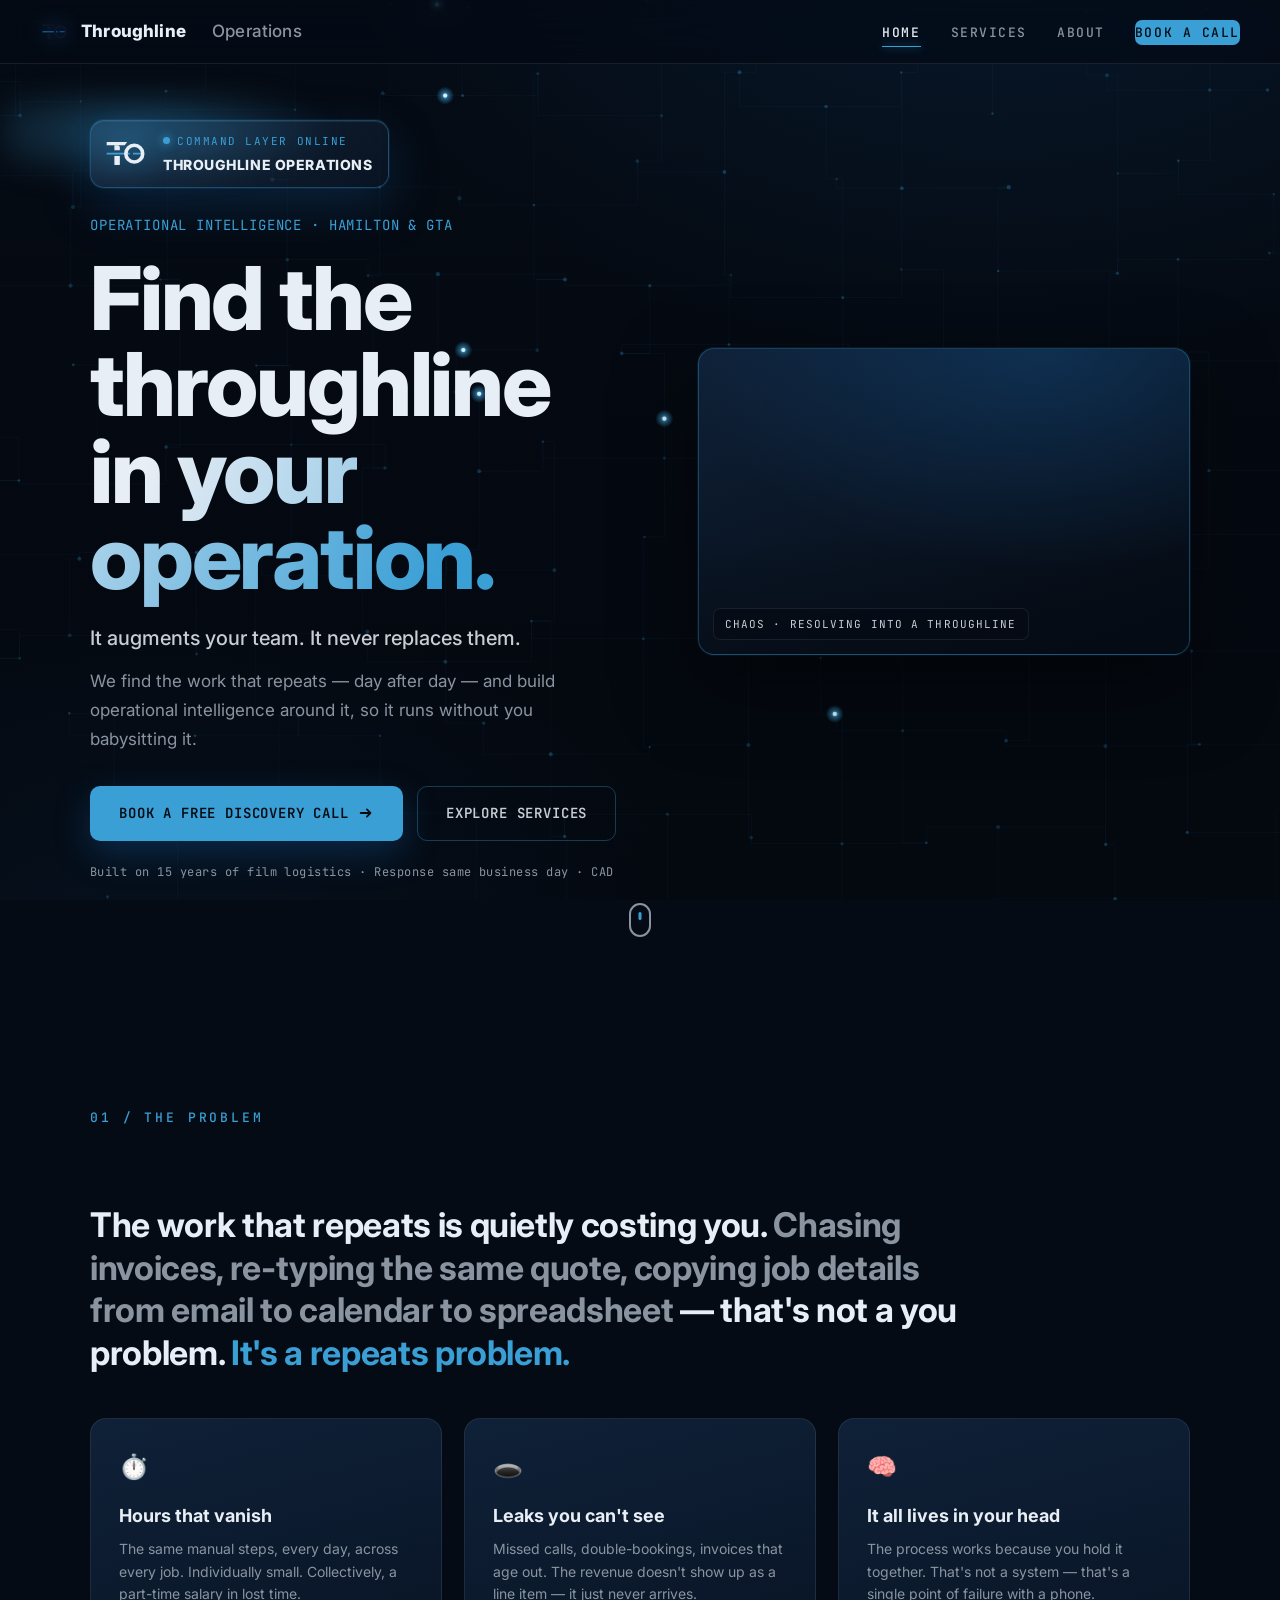
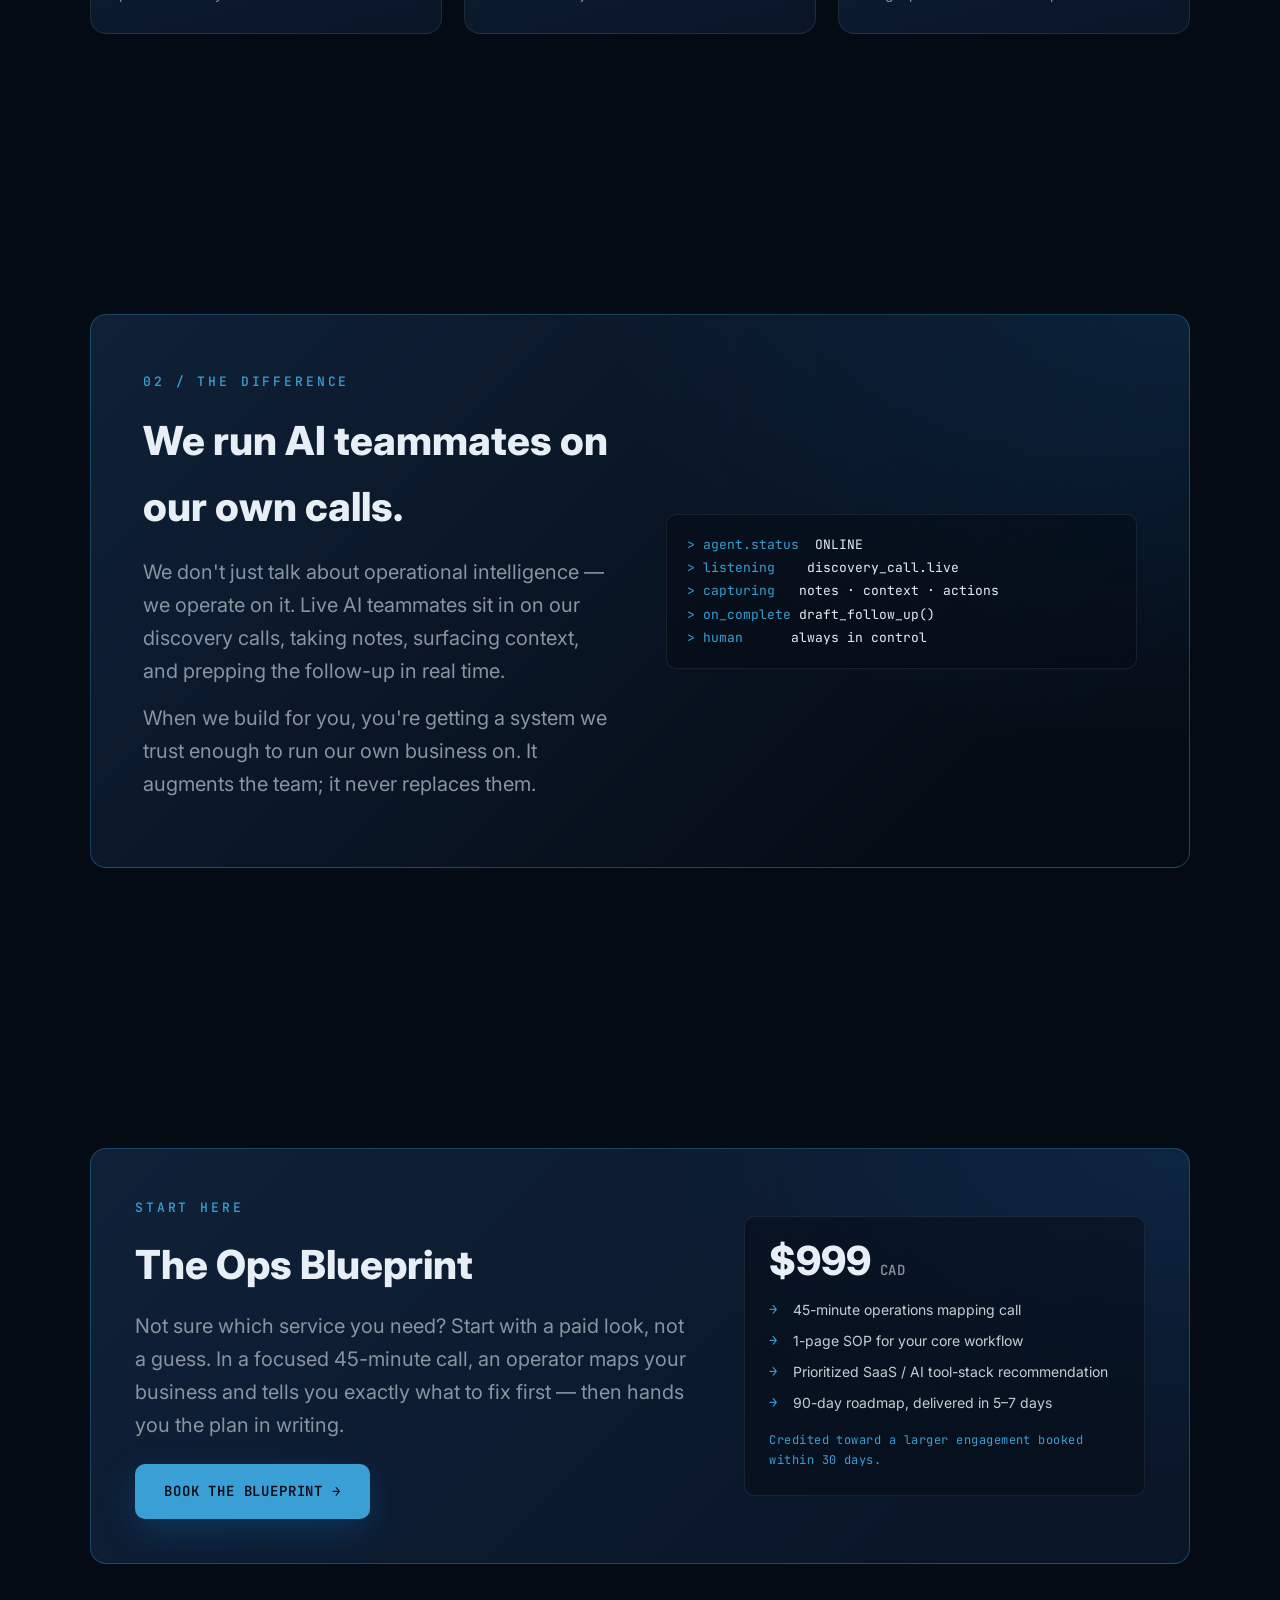
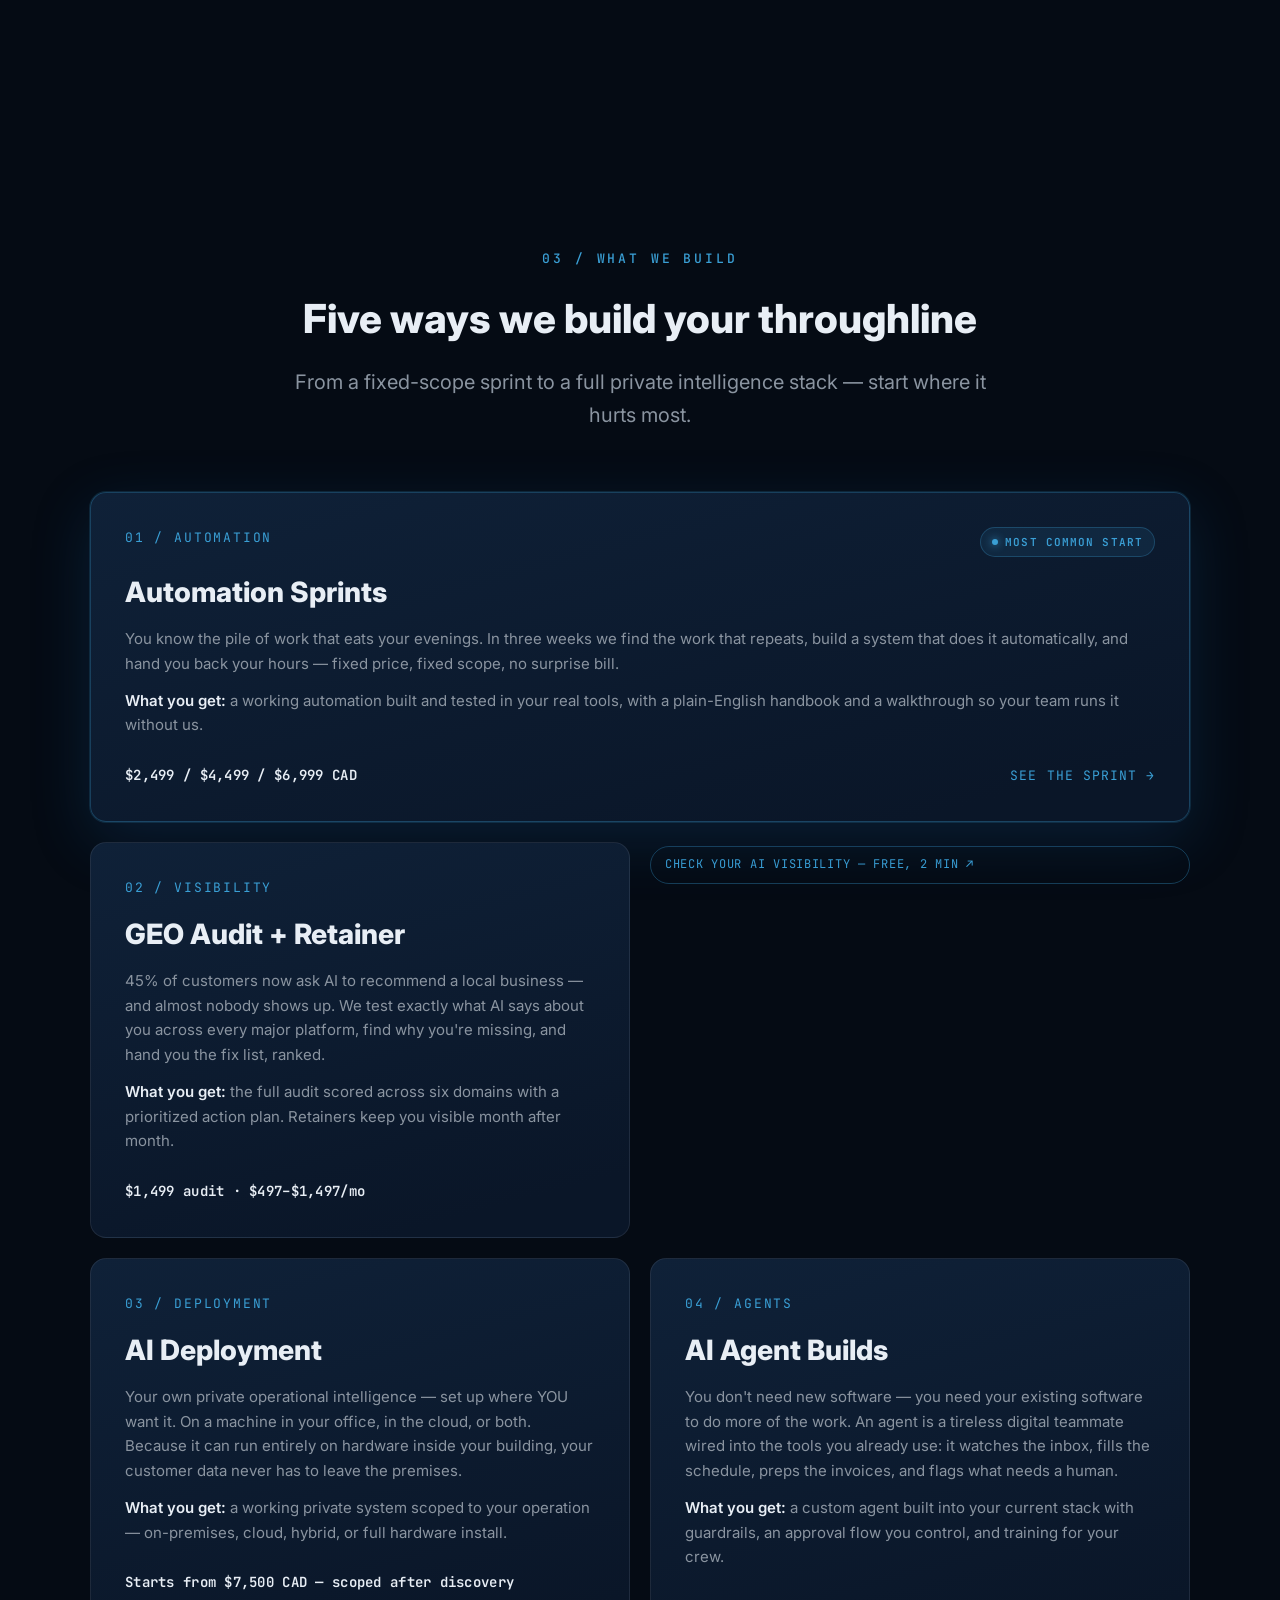
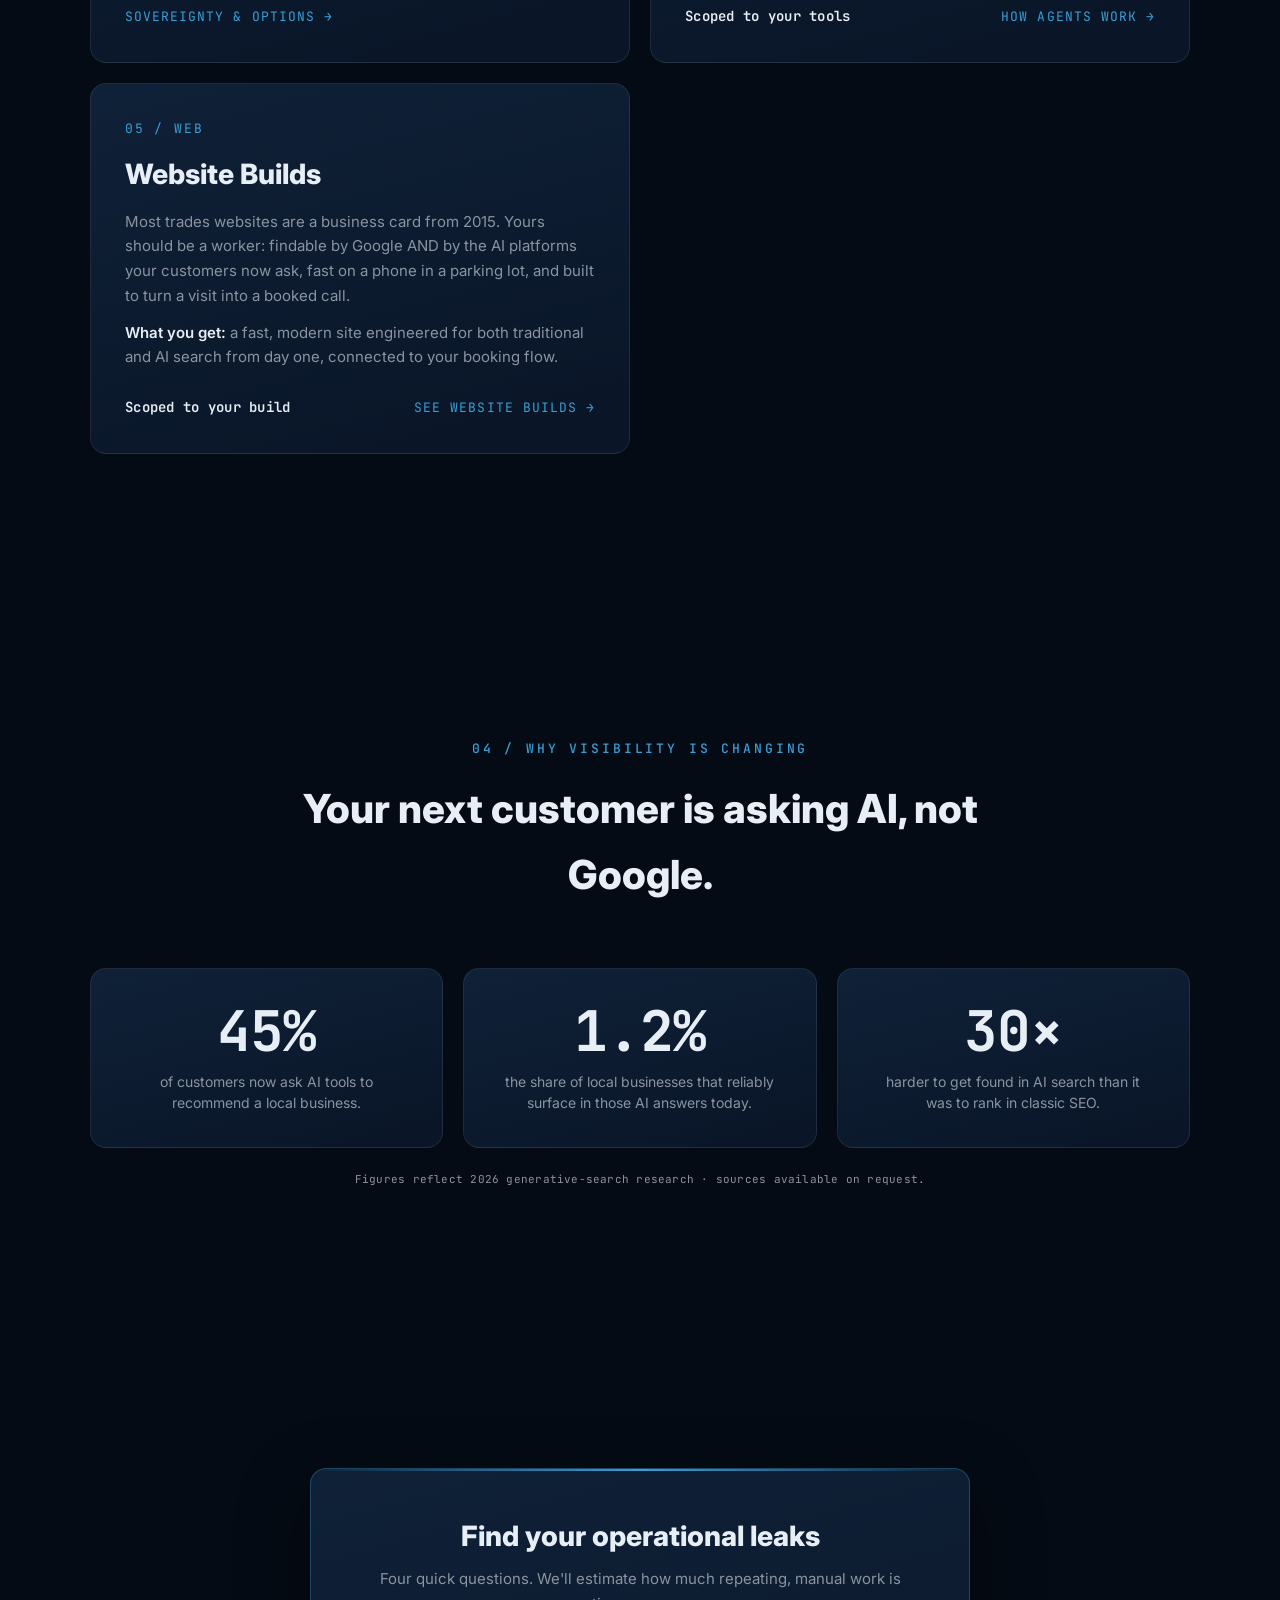
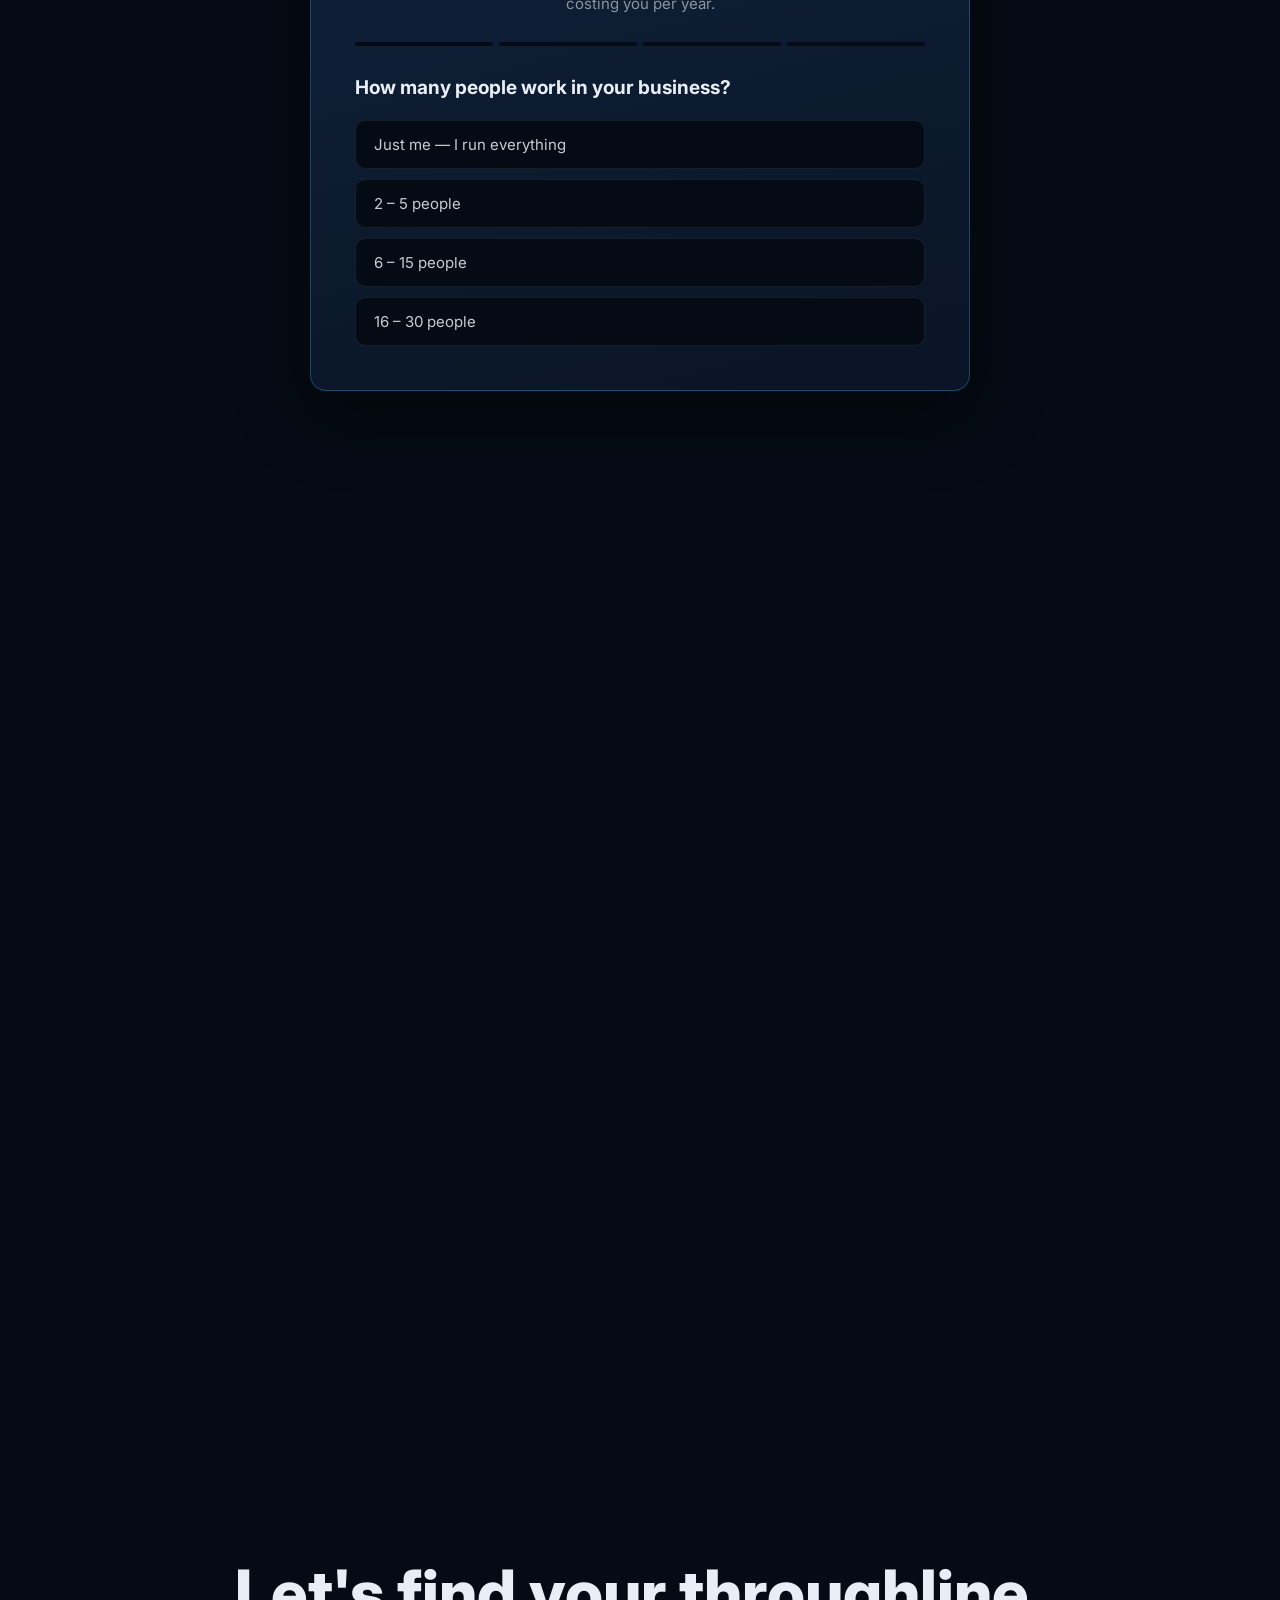
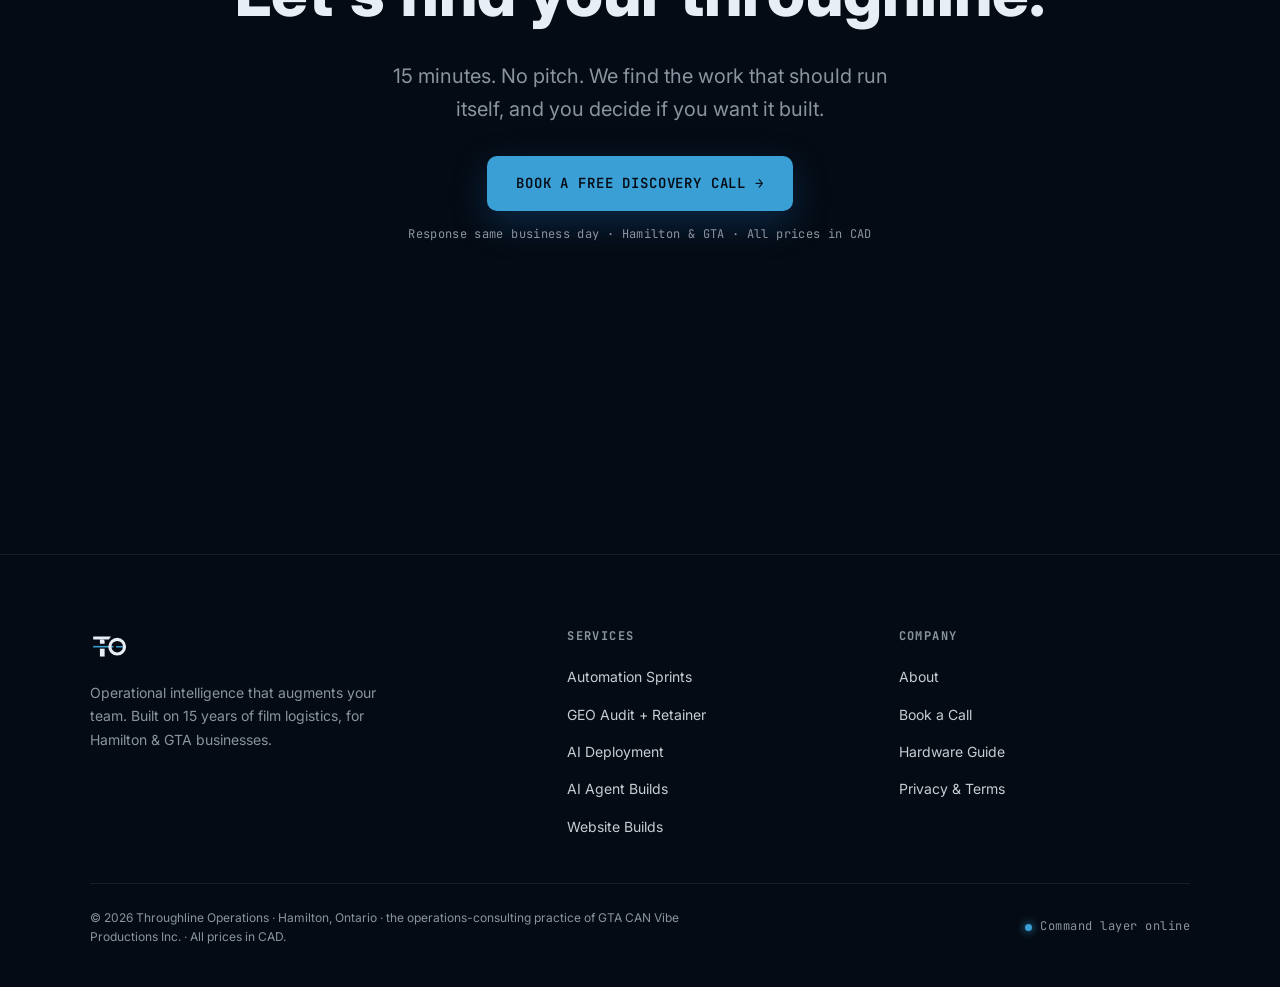
==== index.html @ 71920a24 "feat: v2 rebuild — Live Circuit signature, five-service architecture, booting hero Frontier-tier reb" ====
<!DOCTYPE html>
<html lang="en">
<head>
<meta charset="UTF-8">
<meta name="viewport" content="width=device-width, initial-scale=1.0">
<title>Throughline Operations — Operational Intelligence | Hamilton &amp; GTA</title>
<meta name="description" content="Operational intelligence that augments your team. We find the work that repeats and build systems that run it for you. Built on 15 years of film logistics. Hamilton &amp; GTA.">
<link rel="canonical" href="https://throughlineoperations.com/index.html">
<meta property="og:type" content="website">
<meta property="og:title" content="Throughline Operations — Operational Intelligence | Hamilton &amp; GTA">
<meta property="og:description" content="Operational intelligence that augments your team. We find the work that repeats and build systems that run it for you.">
<meta property="og:url" content="https://throughlineoperations.com/index.html">
<meta property="og:image" content="https://throughlineoperations.com/assets/images/01_square_mark_TO_blue_throughline_transparent.svg">
<meta name="twitter:card" content="summary">
<link rel="icon" type="image/png" href="assets/images/01_square_mark_TO_blue_throughline_transparent_64_favicon.png">
<link rel="preconnect" href="https://fonts.googleapis.com">
<link rel="preconnect" href="https://fonts.gstatic.com" crossorigin>
<link href="https://fonts.googleapis.com/css2?family=Inter:wght@400;500;600;700;800;900&family=JetBrains+Mono:wght@400;500;600&display=swap" rel="stylesheet">
<link rel="stylesheet" href="assets/css/throughline-v2.css?v=1">
<style>
/* ═══════════ HOME — booting hero ═══════════ */
.hero {
  position: relative; min-height: 100vh; display: flex; align-items: center;
  padding: 120px 0 80px; overflow: hidden; isolation: isolate;
}
.hero-grid {
  display: grid; grid-template-columns: 1.05fr 0.95fr; gap: clamp(32px, 5vw, 64px);
  align-items: center; width: 100%;
}
@media (max-width: 940px) { .hero-grid { grid-template-columns: 1fr; gap: 40px; } }

.hero-emblem {
  display: inline-flex; align-items: center; gap: 14px; margin-bottom: 26px;
  padding: 10px 16px 10px 12px; border-radius: 14px;
  background: linear-gradient(135deg, rgba(38,66,98,0.55), rgba(15,33,56,0.4));
  border: 1px solid var(--edge-hi);
  box-shadow: 0 0 0 1px rgba(58,159,213,0.1), 0 18px 50px rgba(21,96,164,0.28), inset 0 1px 0 rgba(232,238,245,0.08);
  position: relative;
}
.hero-emblem::before {
  content: ''; position: absolute; inset: -40% -30% auto -30%; height: 140%;
  background: radial-gradient(60% 80% at 28% 40%, rgba(58,159,213,0.4), transparent 70%);
  z-index: -1; filter: blur(14px);
}
.hero-emblem img { height: 46px; width: auto; filter: drop-shadow(0 0 16px rgba(58,159,213,0.6)); }
.hero-emblem .emblem-readout { display: flex; flex-direction: column; gap: 3px; }
.hero-emblem .status {
  font-family: var(--font-mono); font-size: 11px; letter-spacing: 0.14em; text-transform: uppercase;
  color: var(--signal-bright); display: inline-flex; align-items: center; gap: 7px;
}
.hero-emblem .status .dot { width: 7px; height: 7px; border-radius: 50%; background: var(--signal-bright); box-shadow: 0 0 10px var(--signal-bright); animation: statusPing 2.4s ease-in-out infinite; }
.hero-emblem .wordmark { font-family: var(--font-display); font-weight: 800; font-size: 14px; letter-spacing: 0.04em; color: var(--chrome-bright); }

.hero h1 {
  font-family: var(--font-display); font-weight: 800;
  font-size: var(--t-hero); line-height: 0.98; letter-spacing: -0.025em;
  color: var(--chrome-bright); margin-bottom: 22px;
}
.hero h1 .accent {
  background: linear-gradient(110deg, var(--chrome-bright) 10%, var(--signal-bright) 90%);
  -webkit-background-clip: text; background-clip: text; -webkit-text-fill-color: transparent;
}
.hero-sub { font-family: var(--font-mono); font-size: 14px; letter-spacing: 0.06em; color: var(--signal-bright); text-transform: uppercase; margin-bottom: 18px; }
.hero-support { font-size: var(--t-lead); color: var(--chrome); margin-bottom: 12px; font-weight: 500; }
.hero-desc { font-size: 17px; color: var(--chrome-dim); max-width: 520px; line-height: 1.7; margin-bottom: 32px; }
.hero-cta-row { display: flex; flex-wrap: wrap; gap: 14px; }
.hero-loc { margin-top: 22px; font-family: var(--font-mono); font-size: 12px; color: var(--chrome-dim); letter-spacing: 0.04em; }

/* featured video panel */
.hero-media {
  position: relative; border-radius: var(--radius-lg); overflow: hidden;
  border: 1px solid var(--edge-hi); aspect-ratio: 16 / 10;
  background:
    radial-gradient(120% 120% at 70% 0%, rgba(21,96,164,0.3), transparent 60%),
    linear-gradient(160deg, var(--navy-raised), var(--void) 90%);
  box-shadow: 0 30px 80px rgba(0,0,0,0.5), 0 0 0 1px rgba(58,159,213,0.12);
}
.hero-media video { width: 100%; height: 100%; object-fit: cover; display: block; }
.hero-media::after {
  content: ''; position: absolute; inset: 0; pointer-events: none;
  background: linear-gradient(180deg, transparent 60%, rgba(5,11,20,0.5) 100%);
}
.hero-media .media-tag {
  position: absolute; left: 14px; bottom: 14px; z-index: 2;
  font-family: var(--font-mono); font-size: 11px; letter-spacing: 0.1em; text-transform: uppercase;
  color: var(--chrome); background: rgba(5,11,20,0.6); border: 1px solid var(--edge);
  padding: 6px 11px; border-radius: 7px; backdrop-filter: blur(6px);
}
@media (max-width: 940px) { .hero-media { aspect-ratio: 16 / 11; } }

/* booting reveal — line by line */
.boot { opacity: 0; transform: translateY(16px); filter: blur(3px); }
.hero.ready .boot { animation: bootIn 0.85s var(--ease-out) forwards; }
.hero.ready .b1 { animation-delay: 0.15s; }
.hero.ready .b2 { animation-delay: 0.32s; }
.hero.ready .b3 { animation-delay: 0.46s; }
.hero.ready .b4 { animation-delay: 0.58s; }
.hero.ready .b5 { animation-delay: 0.70s; }
.hero.ready .b6 { animation-delay: 0.84s; }
.hero.ready .b7 { animation-delay: 0.50s; }
@keyframes bootIn { to { opacity: 1; transform: none; filter: blur(0); } }
@media (prefers-reduced-motion: reduce) { .boot { opacity: 1 !important; transform: none !important; filter: none !important; } }

.hero-scroll-cue { position: absolute; bottom: 26px; left: 50%; transform: translateX(-50%); z-index: 4; }
.hero-scroll-cue span { display: block; width: 22px; height: 34px; border: 2px solid var(--chrome-dim); border-radius: 11px; position: relative; }
.hero-scroll-cue span::after { content: ''; position: absolute; top: 7px; left: 50%; transform: translateX(-50%); width: 3px; height: 8px; background: var(--signal-bright); border-radius: 2px; animation: scrollDot 2s ease-in-out infinite; }
@keyframes scrollDot { 0% { opacity: 1; top: 7px; } 100% { opacity: 0; top: 19px; } }
@media (max-width: 940px) { .hero-scroll-cue { display: none; } }

/* ═══════════ PROBLEM + DIFFERENCE BEATS ═══════════ */
.beat { position: relative; }
.beat-lead { font-size: clamp(24px, 3.4vw, 34px); font-family: var(--font-display); font-weight: 700; line-height: 1.25; color: var(--chrome-bright); max-width: 880px; letter-spacing: -0.01em; }
.beat-lead .dim { color: var(--chrome-dim); }
.beat-lead .hot { color: var(--signal-bright); }
.beat-cols { display: grid; grid-template-columns: repeat(3, 1fr); gap: 22px; margin-top: 44px; }
@media (max-width: 820px) { .beat-cols { grid-template-columns: 1fr; max-width: 420px; } }
.beat-card { border: 1px solid var(--edge); border-radius: var(--radius-lg); background: linear-gradient(165deg, var(--navy-raised), var(--navy) 92%); padding: 28px; }
.beat-card .ico { font-size: 24px; margin-bottom: 14px; }
.beat-card h3 { font-size: 18px; font-weight: 700; color: var(--chrome-bright); margin-bottom: 8px; }
.beat-card p { font-size: 14px; color: var(--chrome-dim); line-height: 1.6; }

.diff { border: 1px solid var(--edge-hi); border-radius: var(--radius-lg); background: radial-gradient(90% 140% at 100% 0%, rgba(21,96,164,0.22), transparent 58%), linear-gradient(135deg, var(--navy-raised), var(--void) 86%); padding: clamp(30px, 4.5vw, 52px); display: grid; grid-template-columns: 1fr 1fr; gap: clamp(28px, 4vw, 52px); align-items: center; }
@media (max-width: 820px) { .diff { grid-template-columns: 1fr; } }
.diff h2 { font-size: var(--t-h2); font-weight: 800; margin-bottom: 16px; }
.diff p { color: var(--chrome-dim); font-size: var(--t-lead); margin-bottom: 14px; }
.diff .live-readout { font-family: var(--font-mono); font-size: 13px; color: var(--chrome); border: 1px solid var(--edge); border-radius: var(--radius); padding: 18px 20px; background: rgba(5,11,20,0.5); line-height: 1.8; }
.diff .live-readout .ln { display: block; }
.diff .live-readout .k { color: var(--signal-bright); }
.diff .live-readout .v { color: var(--chrome-bright); }

/* ═══════════ OPS LEAK FINDER (quiz) ═══════════ */
.finder-inner { max-width: 660px; margin: 0 auto; border: 1px solid var(--edge-hi); border-radius: var(--radius-lg); background: linear-gradient(165deg, var(--navy-raised), var(--navy) 88%); padding: clamp(28px, 4vw, 44px); position: relative; overflow: hidden; box-shadow: 0 24px 70px rgba(0,0,0,0.4); }
.finder-inner::before { content: ''; position: absolute; top: 0; left: 0; right: 0; height: 2px; background: linear-gradient(90deg, transparent, var(--signal-bright), transparent); }
.finder-head { text-align: center; margin-bottom: 26px; }
.finder-head h2 { font-size: var(--t-h3); font-weight: 800; }
.finder-head p { font-size: 15px; color: var(--chrome-dim); margin-top: 8px; }
.finder-progress { display: flex; gap: 6px; margin-bottom: 26px; }
.finder-progress span { flex: 1; height: 4px; background: var(--void); border-radius: 2px; transition: background 0.4s; }
.finder-progress span.done { background: var(--signal-bright); box-shadow: 0 0 8px rgba(58,159,213,0.5); }
.finder-step { display: none; }
.finder-step.active { display: block; animation: fadeUp 0.35s var(--ease-out); }
@keyframes fadeUp { from { opacity: 0; transform: translateY(10px); } to { opacity: 1; transform: none; } }
.finder-q { font-family: var(--font-display); font-weight: 700; font-size: 19px; color: var(--chrome-bright); margin-bottom: 16px; }
.finder-opts { display: flex; flex-direction: column; gap: 10px; }
.finder-opt { background: var(--void); border: 1px solid var(--edge); border-radius: var(--radius); padding: 14px 18px; cursor: pointer; font-size: 15px; color: var(--chrome); text-align: left; transition: 0.2s; font-family: inherit; width: 100%; }
.finder-opt:hover { border-color: var(--signal-bright); background: rgba(58,159,213,0.07); }
.finder-result { display: none; text-align: center; }
.finder-result.active { display: block; animation: fadeUp 0.5s var(--ease-out); }
.finder-result-num { font-family: var(--font-mono); font-weight: 700; font-size: clamp(44px, 7vw, 58px); color: var(--chrome-bright); line-height: 1; }
.finder-result-label { font-size: 13px; color: var(--chrome-dim); margin: 8px 0 6px; letter-spacing: 0.04em; }
.finder-result-hours { font-family: var(--font-mono); font-size: 14px; color: var(--signal-bright); margin-bottom: 20px; }
.finder-result-rec { background: var(--void); border: 1px solid var(--edge); border-radius: var(--radius); padding: 18px; margin-bottom: 22px; text-align: left; }
.finder-result-rec h4 { font-family: var(--font-mono); font-weight: 600; font-size: 14px; color: var(--signal-bright); margin-bottom: 6px; letter-spacing: 0.02em; }
.finder-result-rec p { font-size: 14px; color: var(--chrome-dim); }
.finder-retake { margin-top: 14px; }
.finder-retake button { background: none; border: none; color: var(--chrome-dim); font-family: var(--font-mono); font-size: 12px; cursor: pointer; }
.finder-retake button:hover { color: var(--signal-bright); }

.opal-link { display: inline-flex; align-items: center; gap: 8px; font-family: var(--font-mono); font-size: 12px; letter-spacing: 0.06em; text-transform: uppercase; color: var(--signal-bright); border: 1px solid var(--edge-hi); border-radius: 999px; padding: 8px 14px; margin-top: 4px; transition: 0.2s; align-self: flex-start; }
.opal-link:hover { background: rgba(58,159,213,0.1); border-color: var(--signal-bright); }

.final-cta { text-align: center; }
.final-cta h2 { font-size: var(--t-h1); font-weight: 800; margin-bottom: 14px; }
.final-cta p { font-size: var(--t-lead); color: var(--chrome-dim); max-width: 540px; margin: 0 auto 30px; }
.final-cta .note { margin-top: 14px; font-family: var(--font-mono); font-size: 12px; color: var(--chrome-dim); letter-spacing: 0.03em; }
.geo-note { font-family: var(--font-mono); font-size: 11px; color: var(--chrome-dim); text-align: center; margin-top: 22px; letter-spacing: 0.02em; }
</style>
</head>
<body>

<canvas id="circuitField" class="circuit-field" aria-hidden="true"></canvas>
<a class="skip-link" href="#main">Skip to content</a>

<!-- ═══════════ NAV ═══════════ -->
<nav class="site-nav">
  <a href="index.html" class="nav-brand" aria-label="Throughline Operations — home">
    <img src="assets/images/01_square_mark_TO_blue_throughline_transparent.svg" alt="" width="30" height="30">
    <b>Throughline</b>&nbsp;<span>Operations</span>
  </a>
  <button class="nav-toggle" aria-label="Toggle menu" aria-expanded="false"><span></span><span></span><span></span></button>
  <ul class="nav-links">
    <li><a href="index.html" aria-current="page">Home</a></li>
    <li><a href="services.html">Services</a></li>
    <li><a href="about.html">About</a></li>
    <li><a href="book.html" class="nav-cta">Book a Call</a></li>
  </ul>
</nav>

<main id="main">

<!-- ═══════════ BOOTING HERO ═══════════ -->
<section class="hero" id="hero" aria-labelledby="heroHeading">
  <div class="container">
    <div class="hero-grid">
      <div class="hero-copy">
        <div class="hero-emblem boot b1" role="img" aria-label="Throughline Operations — command layer online">
          <img src="assets/images/03_square_mark_TO_chrome.svg" alt="">
          <div class="emblem-readout">
            <span class="status"><span class="dot"></span> Command layer online</span>
            <span class="wordmark">THROUGHLINE OPERATIONS</span>
          </div>
        </div>
        <p class="hero-sub boot b2">Operational Intelligence · Hamilton &amp; GTA</p>
        <h1 id="heroHeading"><span class="boot b3">Find the throughline</span> <span class="accent boot b4">in your operation.</span></h1>
        <p class="hero-support boot b5">It augments your team. It never replaces them.</p>
        <p class="hero-desc boot b5">We find the work that repeats — day after day — and build operational intelligence around it, so it runs without you babysitting it.</p>
        <div class="hero-cta-row boot b6">
          <a href="book.html" class="btn btn-primary">
            Book a Free Discovery Call
            <svg viewBox="0 0 18 18" aria-hidden="true"><path d="M3 9h11M10 5l4 4-4 4" fill="none" stroke="currentColor" stroke-width="2" stroke-linecap="round" stroke-linejoin="round"/></svg>
          </a>
          <a href="services.html" class="btn btn-ghost">Explore Services</a>
        </div>
        <p class="hero-loc boot b6">Built on 15 years of film logistics · Response same business day · CAD</p>
      </div>

      <div class="hero-media boot b7" aria-label="Throughline Operations motion banner">
        <!-- Self-hosted hero loop. Drop website-video-banner.mp4 (16:9) and
             website-video-banner-mobile.mp4 (9:16) into assets/video/.
             Falls back gracefully to the glass/circuit backdrop if absent. -->
        <video autoplay muted loop playsinline preload="metadata"
               onerror="this.style.display='none'">
          <source src="assets/video/website-video-banner-mobile.mp4" type="video/mp4" media="(max-width: 700px)">
          <source src="assets/video/website-video-banner.mp4" type="video/mp4">
        </video>
        <span class="media-tag">Chaos · resolving into a throughline</span>
      </div>
    </div>
  </div>
  <div class="hero-scroll-cue" aria-hidden="true"><span></span></div>
</section>

<!-- ═══════════ PROBLEM BEAT ═══════════ -->
<section class="section beat">
  <div class="container">
    <div class="section-head rv"><span class="eyebrow">01 / The problem</span></div>
    <p class="beat-lead rv rv-1">The work that repeats is quietly costing you. <span class="dim">Chasing invoices, re-typing the same quote, copying job details from email to calendar to spreadsheet</span> — that's not a you problem. <span class="hot">It's a repeats problem.</span></p>
    <div class="beat-cols">
      <div class="beat-card rv rv-1">
        <div class="ico">⏱️</div>
        <h3>Hours that vanish</h3>
        <p>The same manual steps, every day, across every job. Individually small. Collectively, a part-time salary in lost time.</p>
      </div>
      <div class="beat-card rv rv-2">
        <div class="ico">🕳️</div>
        <h3>Leaks you can't see</h3>
        <p>Missed calls, double-bookings, invoices that age out. The revenue doesn't show up as a line item — it just never arrives.</p>
      </div>
      <div class="beat-card rv rv-3">
        <div class="ico">🧠</div>
        <h3>It all lives in your head</h3>
        <p>The process works because you hold it together. That's not a system — that's a single point of failure with a phone.</p>
      </div>
    </div>
  </div>
</section>

<!-- ═══════════ DIFFERENCE BEAT — agents-on-the-call moat ═══════════ -->
<section class="section beat">
  <div class="container">
    <div class="diff rv">
      <div>
        <span class="eyebrow">02 / The difference</span>
        <h2 style="margin-top:14px;">We run AI teammates on our own calls.</h2>
        <p>We don't just talk about operational intelligence — we operate on it. Live AI teammates sit in on our discovery calls, taking notes, surfacing context, and prepping the follow-up in real time.</p>
        <p>When we build for you, you're getting a system we trust enough to run our own business on. It augments the team; it never replaces them.</p>
      </div>
      <div class="live-readout" aria-hidden="true">
        <span class="ln"><span class="k">&gt; agent.status</span> &nbsp;<span class="v">ONLINE</span></span>
        <span class="ln"><span class="k">&gt; listening</span> &nbsp;&nbsp;&nbsp;<span class="v">discovery_call.live</span></span>
        <span class="ln"><span class="k">&gt; capturing</span> &nbsp;&nbsp;<span class="v">notes · context · actions</span></span>
        <span class="ln"><span class="k">&gt; on_complete</span> <span class="v">draft_follow_up()</span></span>
        <span class="ln"><span class="k">&gt; human</span> &nbsp;&nbsp;&nbsp;&nbsp;&nbsp;<span class="v">always in control</span></span>
      </div>
    </div>
  </div>
</section>

<!-- ═══════════ BLUEPRINT — Start here ═══════════ -->
<section class="section">
  <div class="container">
    <div class="blueprint rv">
      <div>
        <span class="eyebrow">Start here</span>
        <h2>The Ops Blueprint</h2>
        <p>Not sure which service you need? Start with a paid look, not a guess. In a focused 45-minute call, an operator maps your business and tells you exactly what to fix first — then hands you the plan in writing.</p>
        <a href="book.html" class="btn btn-primary" style="margin-top:22px;">Book the Blueprint →</a>
      </div>
      <div class="blueprint-side">
        <div class="blueprint-price">$999<span> CAD</span></div>
        <ul class="blueprint-list">
          <li>45-minute operations mapping call</li>
          <li>1-page SOP for your core workflow</li>
          <li>Prioritized SaaS / AI tool-stack recommendation</li>
          <li>90-day roadmap, delivered in 5–7 days</li>
        </ul>
        <div class="blueprint-credit">Credited toward a larger engagement booked within 30 days.</div>
      </div>
    </div>
  </div>
</section>

<!-- ═══════════ THE FIVE SERVICES ═══════════ -->
<section class="section" id="services">
  <div class="container">
    <div class="section-head center rv">
      <span class="eyebrow">03 / What we build</span>
      <h2>Five ways we build your throughline</h2>
      <p>From a fixed-scope sprint to a full private intelligence stack — start where it hurts most.</p>
    </div>
    <div class="svc-grid">
      <a href="services.html#sprints" class="svc-card flagship rv">
        <div style="display:flex; justify-content:space-between; align-items:flex-start; gap:14px;">
          <span class="svc-num">01 / Automation</span>
          <span class="badge">Most common start</span>
        </div>
        <h3>Automation Sprints</h3>
        <p>You know the pile of work that eats your evenings. In three weeks we find the work that repeats, build a system that does it automatically, and hand you back your hours — fixed price, fixed scope, no surprise bill.</p>
        <p class="svc-get"><b>What you get:</b> a working automation built and tested in your real tools, with a plain-English handbook and a walkthrough so your team runs it without us.</p>
        <div class="svc-foot">
          <span class="svc-price">$2,499 / $4,499 / $6,999 CAD</span>
          <span class="svc-link">See the sprint →</span>
        </div>
      </a>

      <a href="services.html#geo" class="svc-card rv rv-1">
        <span class="svc-num">02 / Visibility</span>
        <h3>GEO Audit + Retainer</h3>
        <p>45% of customers now ask AI to recommend a local business — and almost nobody shows up. We test exactly what AI says about you across every major platform, find why you're missing, and hand you the fix list, ranked.</p>
        <p class="svc-get"><b>What you get:</b> the full audit scored across six domains with a prioritized action plan. Retainers keep you visible month after month.</p>
        <div class="svc-foot">
          <span class="svc-price">$1,499 audit · $497–$1,497/mo</span>
        </div>
        <a href="https://opal.google/app/1hIbFMtTSAqeh8qseIF_1jXHIg0GjYL4u" target="_blank" rel="noopener" class="opal-link" onclick="event.stopPropagation();">Check your AI visibility — free, 2 min ↗</a>
      </a>

      <a href="services.html#deployment" class="svc-card rv rv-2">
        <span class="svc-num">03 / Deployment</span>
        <h3>AI Deployment</h3>
        <p>Your own private operational intelligence — set up where YOU want it. On a machine in your office, in the cloud, or both. Because it can run entirely on hardware inside your building, your customer data never has to leave the premises.</p>
        <p class="svc-get"><b>What you get:</b> a working private system scoped to your operation — on-premises, cloud, hybrid, or full hardware install.</p>
        <div class="svc-foot">
          <span class="svc-price">Starts from $7,500 CAD — scoped after discovery</span>
          <span class="svc-link">Sovereignty &amp; options →</span>
        </div>
      </a>

      <a href="services.html#agents" class="svc-card rv rv-1">
        <span class="svc-num">04 / Agents</span>
        <h3>AI Agent Builds</h3>
        <p>You don't need new software — you need your existing software to do more of the work. An agent is a tireless digital teammate wired into the tools you already use: it watches the inbox, fills the schedule, preps the invoices, and flags what needs a human.</p>
        <p class="svc-get"><b>What you get:</b> a custom agent built into your current stack with guardrails, an approval flow you control, and training for your crew.</p>
        <div class="svc-foot">
          <span class="svc-price">Scoped to your tools</span>
          <span class="svc-link">How agents work →</span>
        </div>
      </a>

      <a href="services.html#websites" class="svc-card rv rv-2">
        <span class="svc-num">05 / Web</span>
        <h3>Website Builds</h3>
        <p>Most trades websites are a business card from 2015. Yours should be a worker: findable by Google AND by the AI platforms your customers now ask, fast on a phone in a parking lot, and built to turn a visit into a booked call.</p>
        <p class="svc-get"><b>What you get:</b> a fast, modern site engineered for both traditional and AI search from day one, connected to your booking flow.</p>
        <div class="svc-foot">
          <span class="svc-price">Scoped to your build</span>
          <span class="svc-link">See website builds →</span>
        </div>
      </a>
    </div>
  </div>
</section>

<!-- ═══════════ GEO STAT READOUTS ═══════════ -->
<section class="section">
  <div class="container">
    <div class="section-head center rv">
      <span class="eyebrow">04 / Why visibility is changing</span>
      <h2>Your next customer is asking AI, not Google.</h2>
    </div>
    <div class="readouts">
      <div class="readout rv rv-1">
        <div class="readout-num"><span data-count="45" data-suffix="%">0%</span></div>
        <div class="readout-label">of customers now ask AI tools to recommend a local business.</div>
      </div>
      <div class="readout rv rv-2">
        <div class="readout-num"><span data-count="1.2" data-decimals="1" data-suffix="%">0%</span></div>
        <div class="readout-label">the share of local businesses that reliably surface in those AI answers today.</div>
      </div>
      <div class="readout rv rv-3">
        <div class="readout-num"><span data-count="30" data-prefix="" data-suffix="×">0×</span></div>
        <div class="readout-label">harder to get found in AI search than it was to rank in classic SEO.</div>
      </div>
    </div>
    <p class="geo-note">Figures reflect 2026 generative-search research · sources available on request.</p>
  </div>
</section>

<!-- ═══════════ OPS LEAK FINDER ═══════════ -->
<section class="section">
  <div class="container">
    <div class="finder-inner rv" id="leakFinder">
      <div class="finder-head">
        <h2>Find your operational leaks</h2>
        <p>Four quick questions. We'll estimate how much repeating, manual work is costing you per year.</p>
      </div>
      <div class="finder-progress" id="finderProgress"><span></span><span></span><span></span><span></span></div>

      <div class="finder-step active" data-step="0">
        <div class="finder-q">How many people work in your business?</div>
        <div class="finder-opts">
          <button class="finder-opt" type="button" data-q="0" data-v="solo">Just me — I run everything</button>
          <button class="finder-opt" type="button" data-q="0" data-v="small">2 – 5 people</button>
          <button class="finder-opt" type="button" data-q="0" data-v="mid">6 – 15 people</button>
          <button class="finder-opt" type="button" data-q="0" data-v="large">16 – 30 people</button>
        </div>
      </div>
      <div class="finder-step" data-step="1">
        <div class="finder-q">How do customers reach you?</div>
        <div class="finder-opts">
          <button class="finder-opt" type="button" data-q="1" data-v="phone">Phone calls only</button>
          <button class="finder-opt" type="button" data-q="1" data-v="mixed">Phone + email + maybe a form</button>
          <button class="finder-opt" type="button" data-q="1" data-v="multi">Multiple channels — it's messy</button>
        </div>
      </div>
      <div class="finder-step" data-step="2">
        <div class="finder-q">How do you track jobs and invoices?</div>
        <div class="finder-opts">
          <button class="finder-opt" type="button" data-q="2" data-v="manual">Paper, memory, or sticky notes</button>
          <button class="finder-opt" type="button" data-q="2" data-v="spread">Spreadsheets that nobody updates</button>
          <button class="finder-opt" type="button" data-q="2" data-v="software">Software — but it's not working right</button>
        </div>
      </div>
      <div class="finder-step" data-step="3">
        <div class="finder-q">What keeps you up at night?</div>
        <div class="finder-opts">
          <button class="finder-opt" type="button" data-q="3" data-v="leads">Missed calls and lost leads</button>
          <button class="finder-opt" type="button" data-q="3" data-v="schedule">Scheduling chaos and double-bookings</button>
          <button class="finder-opt" type="button" data-q="3" data-v="money">Invoices not getting paid on time</button>
          <button class="finder-opt" type="button" data-q="3" data-v="all">All of the above — honestly</button>
        </div>
      </div>

      <div class="finder-result" id="finderResult">
        <div class="finder-result-num" id="wasteNum">$0</div>
        <div class="finder-result-label">Estimated annual cost of repeating work</div>
        <div class="finder-result-hours" id="wasteHours"></div>
        <div class="finder-result-rec">
          <h4 id="recTitle">Recommended starting point</h4>
          <p id="recText">Based on your answers, here's where we'd start.</p>
        </div>
        <a href="book.html" class="btn btn-primary">Book a Free Discovery Call</a>
        <div class="finder-retake"><button type="button" id="retakeBtn">↺ Retake</button></div>
      </div>
    </div>
  </div>
</section>

<!-- ═══════════ HONESTY SPLIT ═══════════ -->
<section class="section">
  <div class="container">
    <div class="section-head center rv">
      <span class="eyebrow">The ethos</span>
      <h2>What this is — and what it isn't</h2>
      <p>No fabricated testimonials. No client logos we don't have. Just a clear line on how we work.</p>
    </div>
    <div class="honesty-grid">
      <div class="honesty-col is rv rv-left">
        <h3>What this is</h3>
        <ul>
          <li>Operational intelligence built around the work that actually repeats in your business.</li>
          <li>Fixed-scope sprints with a defined start, finish, and deliverable.</li>
          <li>Systems we architect and deploy <em>with</em> you — documented so your team owns them.</li>
          <li>Built by a 15-year DGC Location Manager who ran real logistics under real deadlines.</li>
        </ul>
      </div>
      <div class="honesty-col isnt rv rv-2">
        <h3>What this is not</h3>
        <ul>
          <li>Not "AI replaces your staff." It augments your team; it never replaces them.</li>
          <li>Not an agency that hands you a dashboard and disappears.</li>
          <li>Not an open-ended retainer designed to bill forever.</li>
          <li>Not hype. If a problem doesn't need automation, we'll tell you.</li>
        </ul>
      </div>
    </div>
  </div>
</section>

<!-- ═══════════ FINAL CTA ═══════════ -->
<section class="section final-cta">
  <div class="container">
    <div class="rv">
      <h2>Let's find your throughline.</h2>
      <p>15 minutes. No pitch. We find the work that should run itself, and you decide if you want it built.</p>
      <a href="book.html" class="btn btn-primary">Book a Free Discovery Call →</a>
      <p class="note">Response same business day · Hamilton &amp; GTA · All prices in CAD</p>
    </div>
  </div>
</section>

</main>

<!-- ═══════════ FOOTER ═══════════ -->
<footer class="site-footer">
  <div class="container">
    <div class="footer-top">
      <div class="footer-brand-block">
        <img src="assets/images/03_square_mark_TO_chrome.svg" alt="Throughline Operations">
        <p>Operational intelligence that augments your team. Built on 15 years of film logistics, for Hamilton &amp; GTA businesses.</p>
      </div>
      <div class="footer-col">
        <h4>Services</h4>
        <ul>
          <li><a href="services.html#sprints">Automation Sprints</a></li>
          <li><a href="services.html#geo">GEO Audit + Retainer</a></li>
          <li><a href="services.html#deployment">AI Deployment</a></li>
          <li><a href="services.html#agents">AI Agent Builds</a></li>
          <li><a href="services.html#websites">Website Builds</a></li>
        </ul>
      </div>
      <div class="footer-col">
        <h4>Company</h4>
        <ul>
          <li><a href="about.html">About</a></li>
          <li><a href="book.html">Book a Call</a></li>
          <li><a href="hardware.html">Hardware Guide</a></li>
          <li><a href="privacy.html">Privacy &amp; Terms</a></li>
        </ul>
      </div>
    </div>
    <div class="footer-bottom">
      <p class="footer-entity">© <span data-year>2026</span> Throughline Operations · Hamilton, Ontario · the operations-consulting practice of GTA CAN Vibe Productions Inc. · All prices in CAD.</p>
      <span class="footer-status"><span class="dot"></span> Command layer online</span>
    </div>
  </div>
</footer>

<script src="assets/js/live-circuit.js?v=1" defer></script>
<script src="assets/js/site.js?v=1" defer></script>
<script>
/* booting hero */
window.addEventListener('DOMContentLoaded', () => {
  requestAnimationFrame(() => document.getElementById('hero').classList.add('ready'));
});

/* ——— OPS LEAK FINDER (non-zero floor + names service + hours/week interpretation) ——— */
(() => {
  const finder = document.getElementById('leakFinder');
  if (!finder) return;
  const answers = [];
  const steps = finder.querySelectorAll('.finder-step');
  const bars = finder.querySelectorAll('.finder-progress span');

  finder.querySelectorAll('.finder-opt').forEach((btn) => {
    btn.addEventListener('click', () => {
      const q = +btn.dataset.q;
      answers[q] = btn.dataset.v;
      bars[q].classList.add('done');
      steps[q].classList.remove('active');
      if (q < 3) steps[q + 1].classList.add('active');
      else showResult();
    });
  });

  document.getElementById('retakeBtn').addEventListener('click', () => {
    answers.length = 0;
    document.getElementById('finderResult').classList.remove('active');
    steps.forEach((s, i) => s.classList.toggle('active', i === 0));
    bars.forEach((b) => b.classList.remove('done'));
  });

  function showResult() {
    // Non-zero floor: even the smallest realistic operation loses real hours.
    let base = 4200;                                   // solo floor
    if (answers[0] === 'small') base = 9000;
    if (answers[0] === 'mid') base = 19000;
    if (answers[0] === 'large') base = 33000;
    if (answers[1] === 'mixed') base *= 1.2;
    if (answers[1] === 'multi') base *= 1.5;
    if (answers[2] === 'manual') base *= 1.4;
    if (answers[2] === 'spread') base *= 1.2;
    if (answers[3] === 'all') base *= 1.3;
    const waste = Math.max(4200, Math.round(base / 100) * 100);  // hard floor, never $0

    document.getElementById('finderResult').classList.add('active');

    // count up
    const el = document.getElementById('wasteNum');
    const reduce = window.matchMedia('(prefers-reduced-motion: reduce)').matches;
    if (reduce) { el.textContent = '$' + waste.toLocaleString(); }
    else {
      let cur = 0; const inc = Math.ceil(waste / 40);
      const t = setInterval(() => { cur += inc; if (cur >= waste) { cur = waste; clearInterval(t); } el.textContent = '$' + cur.toLocaleString(); }, 25);
    }

    // interpretation: ≈ hours/week of repeat work (~$38/hr loaded labour)
    const hrsWk = Math.max(1.5, Math.round((waste / 38 / 52) * 2) / 2);
    document.getElementById('wasteHours').textContent = '≈ ' + hrsWk + ' hours/week of repeat work';

    const recTitle = document.getElementById('recTitle');
    const recText = document.getElementById('recText');
    if (waste < 11000) {
      recTitle.textContent = 'Recommended: Automation Sprint — Essentials · $2,499';
      recText.textContent = 'A focused, fixed-scope sprint to eliminate one repeating operational leak. Best for solo operators and small teams. Not sure? The $999 Ops Blueprint maps it first.';
    } else if (waste < 26000) {
      recTitle.textContent = 'Recommended: Automation Sprint — Growth · $4,499';
      recText.textContent = 'A larger sprint covering several connected workflows and integrations, documented so your team owns the system. Built for growing teams.';
    } else {
      recTitle.textContent = 'Recommended: Automation Sprint — Operations · $6,999';
      recText.textContent = 'Our deepest sprint tier — intelligent systems across several operational areas, plus a path to ongoing support. For teams with real volume.';
    }
  }
})();
</script>
</body>
</html>
---- assets/css/throughline-v2.css ----
/* ════════════════════════════════════════════════════════════════════════
   THROUGHLINE OPERATIONS — v2 DESIGN SYSTEM
   Living command surface. Tokens defined ONCE here; never hardcode hex in
   page components. Loaded by every page for nav/footer/card/type consistency.
   ════════════════════════════════════════════════════════════════════════ */

:root {
  /* ---- Palette (v2 deepened) ---- */
  --void: #050B14;
  --navy: #0A1628;
  --navy-raised: #0F2138;
  --signal: #1560A4;
  --signal-bright: #3a9fd5;
  --chrome: #C8CDD3;
  --chrome-bright: #E8EEF5;
  --chrome-dim: #8A94A0;
  --edge: rgba(200, 205, 211, 0.10);
  --edge-hi: rgba(58, 159, 213, 0.34);

  /* ---- Type ---- */
  --font-display: 'Inter Display', 'Inter', system-ui, sans-serif;
  --font-body: 'Inter', system-ui, sans-serif;
  --font-mono: 'JetBrains Mono', ui-monospace, 'SFMono-Regular', monospace;

  /* desktop type scale: 88/64/40/28/20/16/13 */
  --t-hero: clamp(48px, 8vw, 88px);
  --t-h1: clamp(40px, 6vw, 64px);
  --t-h2: clamp(30px, 4.4vw, 40px);
  --t-h3: clamp(22px, 2.6vw, 28px);
  --t-lead: clamp(18px, 2vw, 20px);
  --t-body: 16px;
  --t-mono: 13px;

  /* ---- Rhythm ---- */
  --radius: 10px;
  --radius-lg: 16px;
  --maxw: 1180px;
  --gut: clamp(20px, 5vw, 40px);
  --section-y: clamp(72px, 11vw, 140px);

  /* ---- Motion ---- */
  --ease-out: cubic-bezier(0.2, 0.75, 0.2, 1);
  --ease-in-out: cubic-bezier(0.65, 0, 0.35, 1);
}

*, *::before, *::after { box-sizing: border-box; margin: 0; padding: 0; }

html { scroll-behavior: smooth; -webkit-text-size-adjust: 100%; }

body {
  background: var(--void);
  color: var(--chrome);
  font-family: var(--font-body);
  font-size: var(--t-body);
  line-height: 1.65;
  overflow-x: hidden;
  -webkit-font-smoothing: antialiased;
  text-rendering: optimizeLegibility;
}

/* depth: never flat-fill; faint signal bloom behind the page */
body::before {
  content: '';
  position: fixed;
  inset: 0;
  z-index: -3;
  background:
    radial-gradient(1100px 720px at 78% -8%, rgba(21, 96, 164, 0.16), transparent 60%),
    radial-gradient(900px 600px at 12% 108%, rgba(21, 96, 164, 0.10), transparent 62%),
    linear-gradient(180deg, var(--void) 0%, #04080F 100%);
  pointer-events: none;
}

a { color: var(--signal-bright); text-decoration: none; transition: color 0.2s var(--ease-out); }
a:hover { color: #5bb8f0; }
img, svg, video { display: block; max-width: 100%; }
:focus-visible { outline: 2px solid var(--signal-bright); outline-offset: 3px; border-radius: 3px; }

.container { max-width: var(--maxw); margin: 0 auto; padding: 0 var(--gut); width: 100%; }

.skip-link {
  position: absolute; left: -999px; top: 0; z-index: 300;
  background: var(--signal-bright); color: #001018;
  padding: 12px 18px; border-radius: 0 0 var(--radius) 0;
  font-family: var(--font-mono); font-weight: 600;
  letter-spacing: 0.04em; text-transform: uppercase; font-size: var(--t-mono);
}
.skip-link:focus { left: 0; }

/* ════════════ TYPOGRAPHY HELPERS ════════════ */
.eyebrow {
  font-family: var(--font-mono);
  font-size: var(--t-mono);
  font-weight: 500;
  letter-spacing: 0.22em;
  text-transform: uppercase;
  color: var(--signal-bright);
}
.display {
  font-family: var(--font-display);
  font-weight: 800;
  letter-spacing: -0.02em;
  line-height: 1.02;
  color: var(--chrome-bright);
}
.lead { font-size: var(--t-lead); color: var(--chrome-dim); line-height: 1.7; }

h1, h2, h3 { font-family: var(--font-display); color: var(--chrome-bright); }

/* ════════════ THE LIVE CIRCUIT — site-wide canvas base ════════════ */
.circuit-field {
  position: fixed;
  inset: 0;
  z-index: -2;
  pointer-events: none;
  opacity: 0;
  transition: opacity 1.2s ease;
}
.circuit-field.live { opacity: 1; }

/* ════════════ NAV ════════════ */
.site-nav {
  position: fixed; top: 0; left: 0; right: 0; z-index: 100;
  height: 64px;
  display: flex; align-items: center; justify-content: space-between;
  padding: 0 var(--gut);
  background: rgba(5, 11, 20, 0.72);
  backdrop-filter: blur(18px) saturate(140%);
  -webkit-backdrop-filter: blur(18px) saturate(140%);
  border-bottom: 1px solid var(--edge);
  transition: background 0.3s, border-color 0.3s;
}
.site-nav.scrolled { background: rgba(5, 11, 20, 0.92); border-color: var(--edge-hi); }
.nav-brand {
  display: flex; align-items: center; gap: 11px;
  font-family: var(--font-display); font-weight: 800; font-size: 17px;
  letter-spacing: 0.01em; color: var(--chrome-bright);
}
.nav-brand img { height: 30px; width: auto; filter: drop-shadow(0 0 10px rgba(58,159,213,0.35)); }
.nav-brand b { font-weight: 800; }
.nav-brand span { color: var(--chrome-dim); font-weight: 500; }
.nav-links { display: flex; gap: 30px; list-style: none; align-items: center; }
.nav-links a {
  font-family: var(--font-mono); font-size: var(--t-mono); font-weight: 500;
  letter-spacing: 0.12em; text-transform: uppercase; color: var(--chrome-dim);
  transition: color 0.25s; position: relative; padding: 4px 0;
}
.nav-links a:hover, .nav-links a[aria-current="page"] { color: var(--chrome-bright); }
.nav-links a[aria-current="page"]::after {
  content: ''; position: absolute; left: 0; right: 0; bottom: -2px; height: 1px;
  background: var(--signal-bright); box-shadow: 0 0 8px var(--signal-bright);
}
.nav-cta {
  font-family: var(--font-mono); font-size: var(--t-mono); font-weight: 600;
  letter-spacing: 0.08em; text-transform: uppercase;
  color: var(--void) !important; background: var(--signal-bright);
  padding: 9px 16px; border-radius: 7px;
  transition: background 0.2s, box-shadow 0.2s, transform 0.15s;
}
.nav-cta:hover { background: #5bb8f0; box-shadow: 0 0 24px rgba(58,159,213,0.5); transform: translateY(-1px); }
.nav-toggle { display: none; background: none; border: none; cursor: pointer; padding: 6px; }
.nav-toggle span { display: block; width: 24px; height: 2px; background: var(--chrome); margin: 5px 0; transition: 0.3s; border-radius: 2px; }

@media (max-width: 860px) {
  .nav-toggle { display: block; }
  .nav-links {
    position: fixed; top: 64px; left: 0; right: 0;
    flex-direction: column; align-items: flex-start; gap: 22px;
    padding: 28px var(--gut) 34px;
    background: rgba(5, 11, 20, 0.98);
    border-bottom: 1px solid var(--edge-hi);
    transform: translateY(-130%); transition: transform 0.35s var(--ease-out);
  }
  .nav-links.open { transform: translateY(0); }
  .nav-cta { align-self: stretch; text-align: center; }
}

/* ════════════ BUTTONS ════════════ */
.btn {
  display: inline-flex; align-items: center; gap: 9px;
  font-family: var(--font-mono); font-weight: 600; font-size: 14px;
  letter-spacing: 0.06em; text-transform: uppercase;
  padding: 15px 28px; border-radius: var(--radius);
  cursor: pointer; border: 1px solid transparent;
  transition: transform 0.18s var(--ease-out), background 0.2s, box-shadow 0.2s, border-color 0.2s, color 0.2s;
}
.btn svg { width: 16px; height: 16px; }
.btn-primary {
  background: var(--signal-bright); color: var(--void);
  box-shadow: 0 12px 34px rgba(21, 96, 164, 0.34);
}
.btn-primary:hover { background: #5bb8f0; color: var(--void); transform: translateY(-2px); box-shadow: 0 16px 44px rgba(58,159,213,0.46); }
.btn-ghost {
  background: transparent; color: var(--chrome); border-color: var(--edge-hi);
}
.btn-ghost:hover { color: var(--chrome-bright); border-color: var(--signal-bright); transform: translateY(-2px); }

/* ════════════ SECTION SCAFFOLD ════════════ */
.section { padding: var(--section-y) 0; position: relative; }
.section-head { max-width: 720px; margin-bottom: clamp(36px, 5vw, 60px); }
.section-head.center { margin-left: auto; margin-right: auto; text-align: center; }
.section-head .eyebrow { margin-bottom: 16px; display: inline-block; }
.section-head h2 { font-size: var(--t-h2); font-weight: 800; }
.section-head p { margin-top: 14px; font-size: var(--t-lead); color: var(--chrome-dim); }

/* ════════════ REVEAL (varied, reduced-motion safe) ════════════ */
.rv { opacity: 0; transform: translateY(28px); transition: opacity 0.8s var(--ease-out), transform 0.8s var(--ease-out); }
.rv.in { opacity: 1; transform: none; }
.rv-1 { transition-delay: 0.06s; }
.rv-2 { transition-delay: 0.14s; }
.rv-3 { transition-delay: 0.22s; }
.rv-4 { transition-delay: 0.30s; }
/* lateral variant so entrances aren't all uniform fade-ups */
.rv-left { transform: translateX(-28px); }
.rv-scale { transform: scale(0.96); }

/* ════════════ SERVICE CARDS (the five) ════════════ */
.svc-grid {
  display: grid;
  grid-template-columns: repeat(2, 1fr);
  gap: 20px;
}
.svc-grid .svc-card.flagship { grid-column: 1 / -1; }
@media (max-width: 760px) { .svc-grid { grid-template-columns: 1fr; } }

.svc-card {
  position: relative;
  background: linear-gradient(165deg, var(--navy-raised), var(--navy) 88%);
  border: 1px solid var(--edge);
  border-radius: var(--radius-lg);
  padding: clamp(24px, 3vw, 34px);
  display: flex; flex-direction: column; gap: 12px;
  transition: border-color 0.3s, transform 0.3s, box-shadow 0.3s;
  overflow: hidden;
  text-decoration: none; color: inherit;
}
.svc-card::after {
  content: ''; position: absolute; inset: 0; border-radius: inherit;
  background: radial-gradient(420px 220px at var(--mx, 70%) -10%, rgba(58,159,213,0.14), transparent 70%);
  opacity: 0; transition: opacity 0.4s; pointer-events: none;
}
.svc-card:hover { border-color: var(--edge-hi); transform: translateY(-4px); box-shadow: 0 20px 60px rgba(0,0,0,0.4); }
.svc-card:hover::after { opacity: 1; }
.svc-card.flagship {
  border-color: rgba(58,159,213,0.3);
  box-shadow: 0 0 0 1px rgba(58,159,213,0.16), 0 18px 60px rgba(21,96,164,0.22);
}
.svc-num { font-family: var(--font-mono); font-size: var(--t-mono); letter-spacing: 0.14em; color: var(--signal-bright); text-transform: uppercase; }
.svc-card h3 { font-size: var(--t-h3); font-weight: 800; color: var(--chrome-bright); }
.svc-card p { font-size: 15px; color: var(--chrome-dim); line-height: 1.65; }
.svc-get { font-size: 14px; color: var(--chrome); }
.svc-get b { color: var(--chrome-bright); font-weight: 600; }
.svc-foot { margin-top: auto; padding-top: 14px; display: flex; align-items: center; justify-content: space-between; gap: 12px; flex-wrap: wrap; }
.svc-price { font-family: var(--font-mono); font-weight: 600; font-size: 14px; color: var(--chrome-bright); letter-spacing: 0.02em; }
.svc-link { font-family: var(--font-mono); font-size: var(--t-mono); letter-spacing: 0.08em; text-transform: uppercase; color: var(--signal-bright); }
.badge {
  display: inline-flex; align-items: center; gap: 7px;
  font-family: var(--font-mono); font-size: 11px; font-weight: 600;
  letter-spacing: 0.1em; text-transform: uppercase; color: var(--signal-bright);
  background: rgba(58,159,213,0.1); border: 1px solid rgba(58,159,213,0.28);
  padding: 5px 11px; border-radius: 999px;
}
.badge::before { content: ''; width: 6px; height: 6px; border-radius: 50%; background: var(--signal-bright); box-shadow: 0 0 8px var(--signal-bright); }

/* ════════════ BLUEPRINT ENTRY BLOCK ("Start here" front door) ════════════ */
.blueprint {
  position: relative;
  border: 1px solid var(--edge-hi);
  border-radius: var(--radius-lg);
  background:
    radial-gradient(80% 130% at 100% 0%, rgba(21,96,164,0.2), transparent 60%),
    linear-gradient(135deg, var(--navy-raised), var(--navy) 80%);
  padding: clamp(28px, 4vw, 44px);
  display: grid; grid-template-columns: 1.4fr 1fr; gap: clamp(24px, 4vw, 48px); align-items: center;
  overflow: hidden;
}
@media (max-width: 820px) { .blueprint { grid-template-columns: 1fr; } }
.blueprint .eyebrow { margin-bottom: 14px; display: inline-block; }
.blueprint h2 { font-size: var(--t-h2); font-weight: 800; margin-bottom: 12px; }
.blueprint p { color: var(--chrome-dim); font-size: var(--t-lead); }
.blueprint-side {
  background: rgba(5,11,20,0.5); border: 1px solid var(--edge);
  border-radius: var(--radius); padding: 24px;
}
.blueprint-price { font-family: var(--font-display); font-weight: 800; font-size: 40px; color: var(--chrome-bright); line-height: 1; }
.blueprint-price span { font-family: var(--font-mono); font-size: 14px; color: var(--chrome-dim); font-weight: 500; letter-spacing: 0.04em; }
.blueprint-list { list-style: none; margin: 18px 0; display: flex; flex-direction: column; gap: 10px; }
.blueprint-list li { font-size: 14px; color: var(--chrome); padding-left: 24px; position: relative; line-height: 1.5; }
.blueprint-list li::before { content: '→'; position: absolute; left: 0; color: var(--signal-bright); font-family: var(--font-mono); }
.blueprint-credit { font-family: var(--font-mono); font-size: 12px; color: var(--signal-bright); letter-spacing: 0.04em; margin-top: 4px; }

/* ════════════ STAT / READOUT BLOCK (count-up mono) ════════════ */
.readouts { display: grid; grid-template-columns: repeat(3, 1fr); gap: 20px; }
@media (max-width: 700px) { .readouts { grid-template-columns: 1fr; max-width: 360px; margin: 0 auto; } }
.readout {
  border: 1px solid var(--edge); border-radius: var(--radius-lg);
  background: linear-gradient(165deg, var(--navy-raised), var(--navy) 90%);
  padding: clamp(24px, 3vw, 34px); text-align: center;
}
.readout-num { font-family: var(--font-mono); font-weight: 700; font-size: clamp(40px, 6vw, 56px); color: var(--chrome-bright); line-height: 1; letter-spacing: -0.02em; }
.readout-num .unit { color: var(--signal-bright); }
.readout-label { margin-top: 12px; font-size: 14px; color: var(--chrome-dim); line-height: 1.5; }

/* ════════════ HONESTY SPLIT PANEL ════════════ */
.honesty-grid { display: grid; grid-template-columns: 1fr 1fr; gap: 20px; }
@media (max-width: 720px) { .honesty-grid { grid-template-columns: 1fr; } }
.honesty-col { border-radius: var(--radius-lg); padding: clamp(26px, 3vw, 36px); border: 1px solid var(--edge); }
.honesty-col.is { background: linear-gradient(165deg, var(--navy-raised), var(--navy) 90%); border-color: var(--edge-hi); }
.honesty-col.isnt { background: var(--void); }
.honesty-col h3 { font-family: var(--font-mono); font-size: 15px; font-weight: 600; letter-spacing: 0.1em; text-transform: uppercase; margin-bottom: 18px; }
.honesty-col.is h3 { color: var(--signal-bright); }
.honesty-col.isnt h3 { color: var(--chrome-dim); }
.honesty-col ul { list-style: none; display: flex; flex-direction: column; gap: 13px; }
.honesty-col li { font-size: 15px; color: var(--chrome); line-height: 1.55; padding-left: 28px; position: relative; }
.honesty-col.is li::before { content: '✓'; position: absolute; left: 0; color: var(--signal-bright); font-weight: 700; }
.honesty-col.isnt li::before { content: '✕'; position: absolute; left: 0; color: var(--chrome-dim); }

/* ════════════ SOVEREIGNTY / TRUST BLOCK ════════════ */
.trust-block {
  border: 1px solid var(--edge-hi); border-radius: var(--radius-lg);
  background: linear-gradient(135deg, var(--navy-raised), var(--navy) 84%);
  padding: clamp(28px, 4vw, 44px);
}
.trust-grid { display: grid; grid-template-columns: repeat(2, 1fr); gap: 22px; margin-top: 26px; }
@media (max-width: 720px) { .trust-grid { grid-template-columns: 1fr; } }
.trust-item { padding-left: 22px; border-left: 2px solid var(--signal); }
.trust-item h4 { font-family: var(--font-display); font-size: 17px; font-weight: 700; color: var(--chrome-bright); margin-bottom: 6px; }
.trust-item p { font-size: 14px; color: var(--chrome-dim); line-height: 1.6; }

/* ════════════ FOOTER ════════════ */
.site-footer { border-top: 1px solid var(--edge); padding: clamp(48px, 7vw, 72px) 0 40px; margin-top: var(--section-y); }
.footer-top { display: grid; grid-template-columns: 1.5fr 1fr 1fr; gap: 40px; margin-bottom: 44px; }
@media (max-width: 720px) { .footer-top { grid-template-columns: 1fr; gap: 30px; } }
.footer-brand-block img { height: 40px; margin-bottom: 14px; }
.footer-brand-block p { font-size: 14px; color: var(--chrome-dim); max-width: 320px; }
.footer-col h4 { font-family: var(--font-mono); font-size: 12px; letter-spacing: 0.12em; text-transform: uppercase; color: var(--chrome-dim); margin-bottom: 16px; }
.footer-col ul { list-style: none; display: flex; flex-direction: column; gap: 11px; }
.footer-col a { font-size: 14px; color: var(--chrome); }
.footer-col a:hover { color: var(--signal-bright); }
.footer-status {
  font-family: var(--font-mono); font-size: 12px; color: var(--chrome-dim);
  display: inline-flex; align-items: center; gap: 8px; letter-spacing: 0.04em;
}
.footer-status .dot { width: 7px; height: 7px; border-radius: 50%; background: var(--signal-bright); box-shadow: 0 0 8px var(--signal-bright); animation: statusPing 2.6s ease-in-out infinite; }
@keyframes statusPing { 0%, 100% { opacity: 0.4; } 50% { opacity: 1; } }
.footer-bottom { border-top: 1px solid var(--edge); padding-top: 24px; display: flex; justify-content: space-between; gap: 16px; flex-wrap: wrap; }
.footer-bottom p, .footer-bottom a { font-size: 12px; color: var(--chrome-dim); }
.footer-entity { max-width: 620px; line-height: 1.6; }

/* ════════════ REDUCED MOTION — global kill of ambient animation ════════════ */
@media (prefers-reduced-motion: reduce) {
  html { scroll-behavior: auto; }
  *, *::before, *::after { animation-duration: 0.001ms !important; animation-iteration-count: 1 !important; transition-duration: 0.001ms !important; }
  .rv { opacity: 1 !important; transform: none !important; }
  .circuit-field { display: none !important; }
  .footer-status .dot { animation: none; opacity: 1; }
}
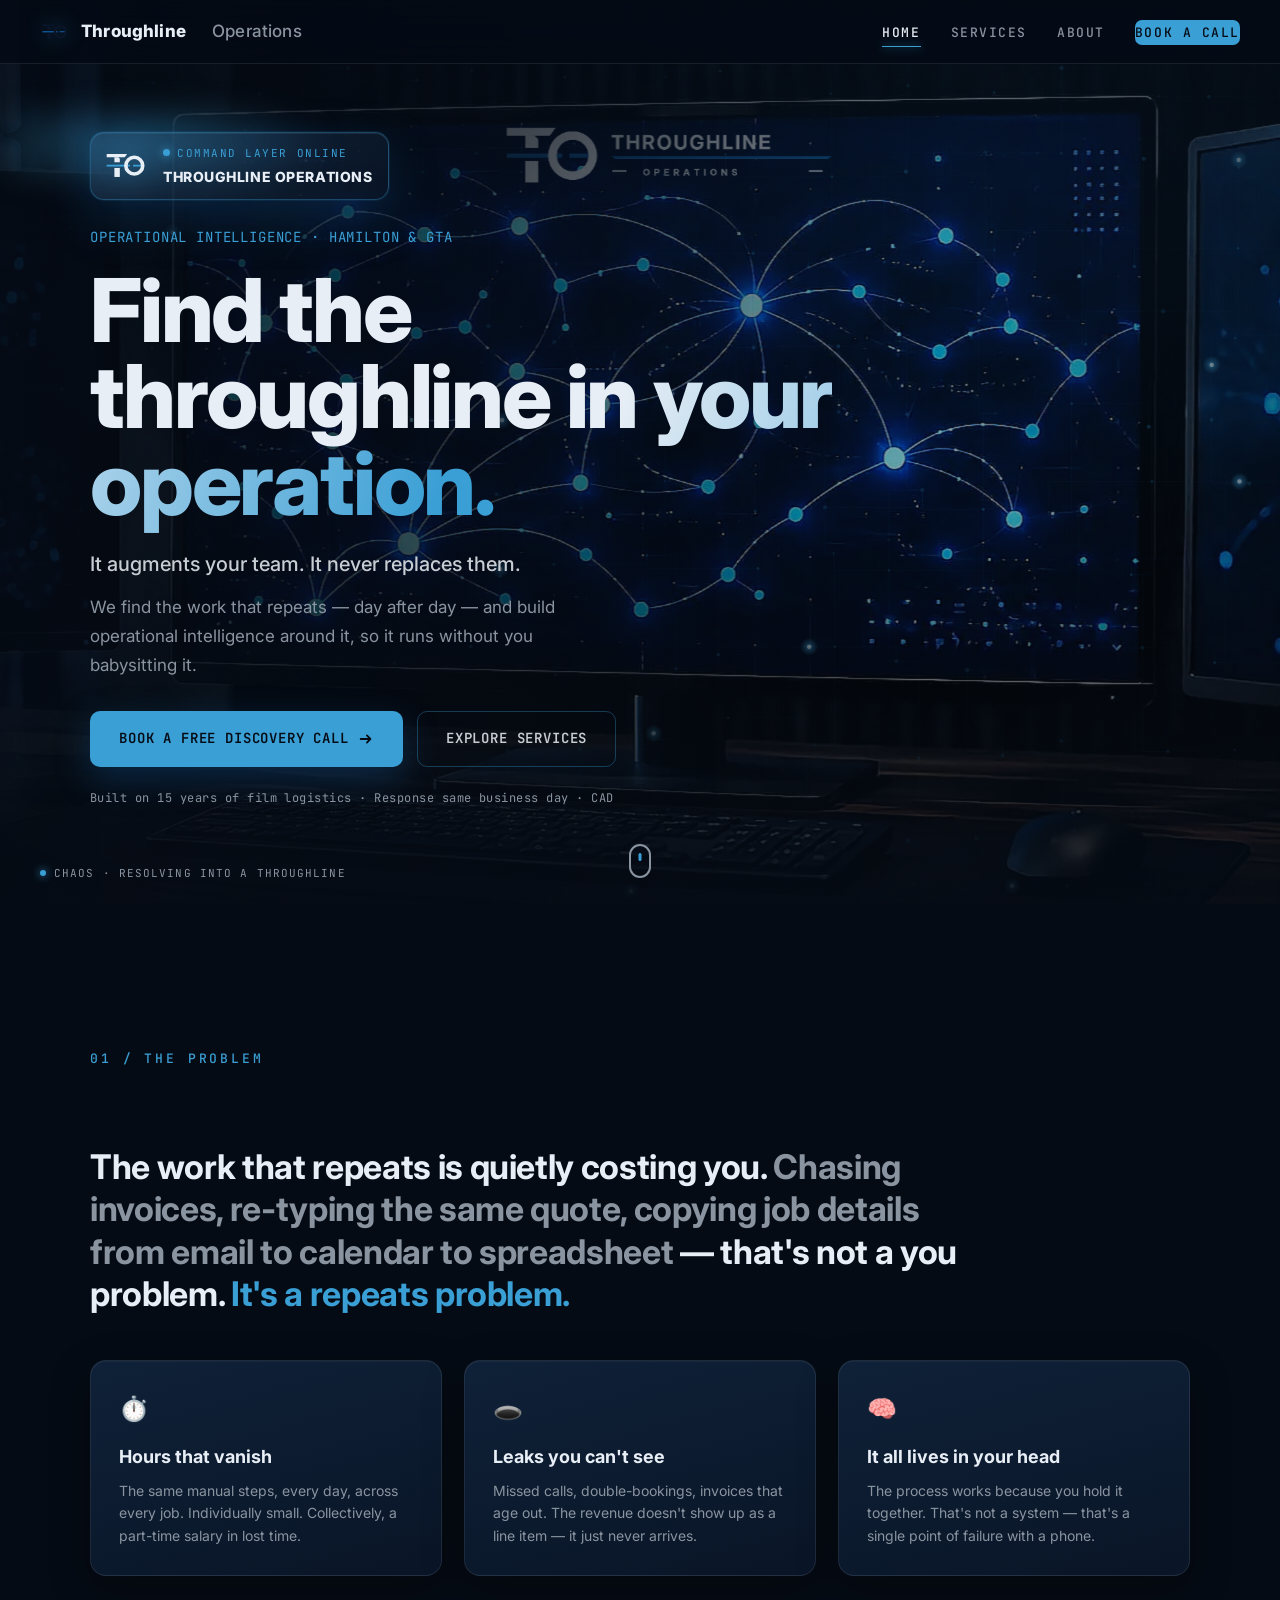
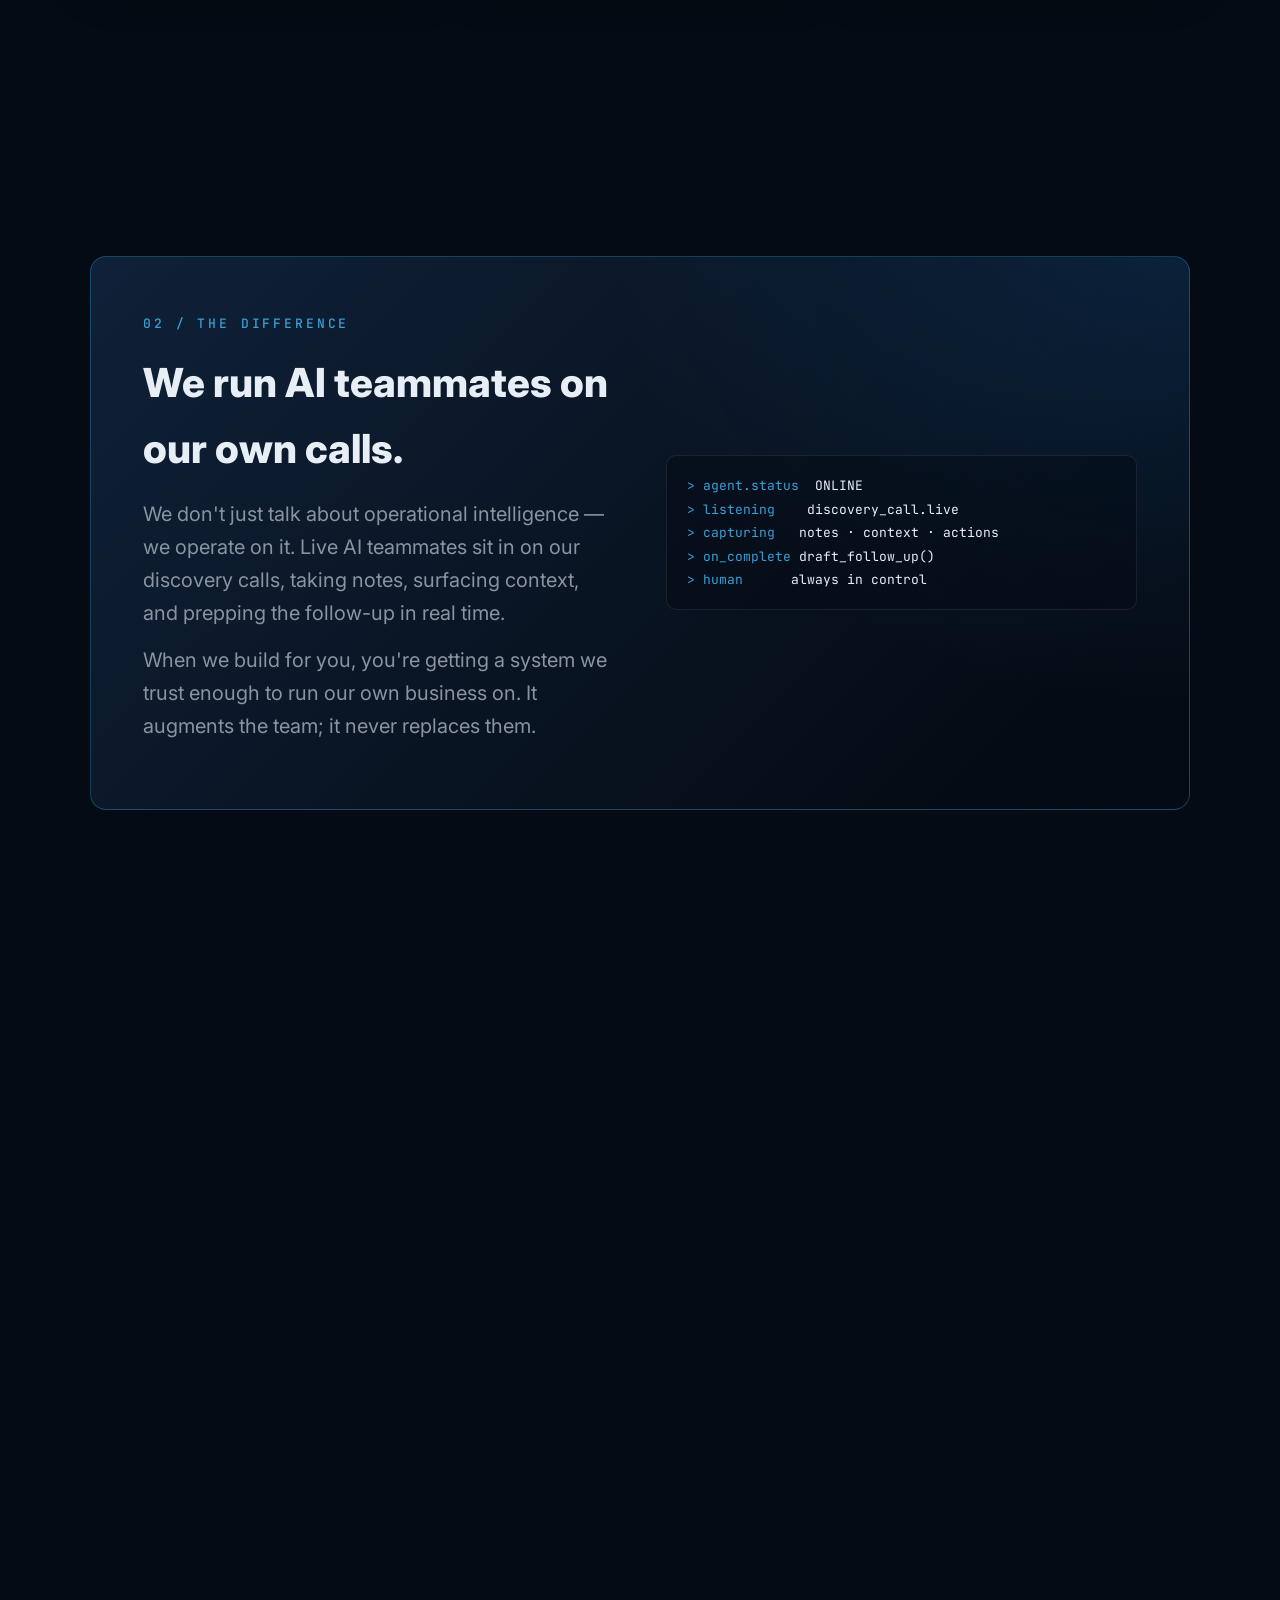
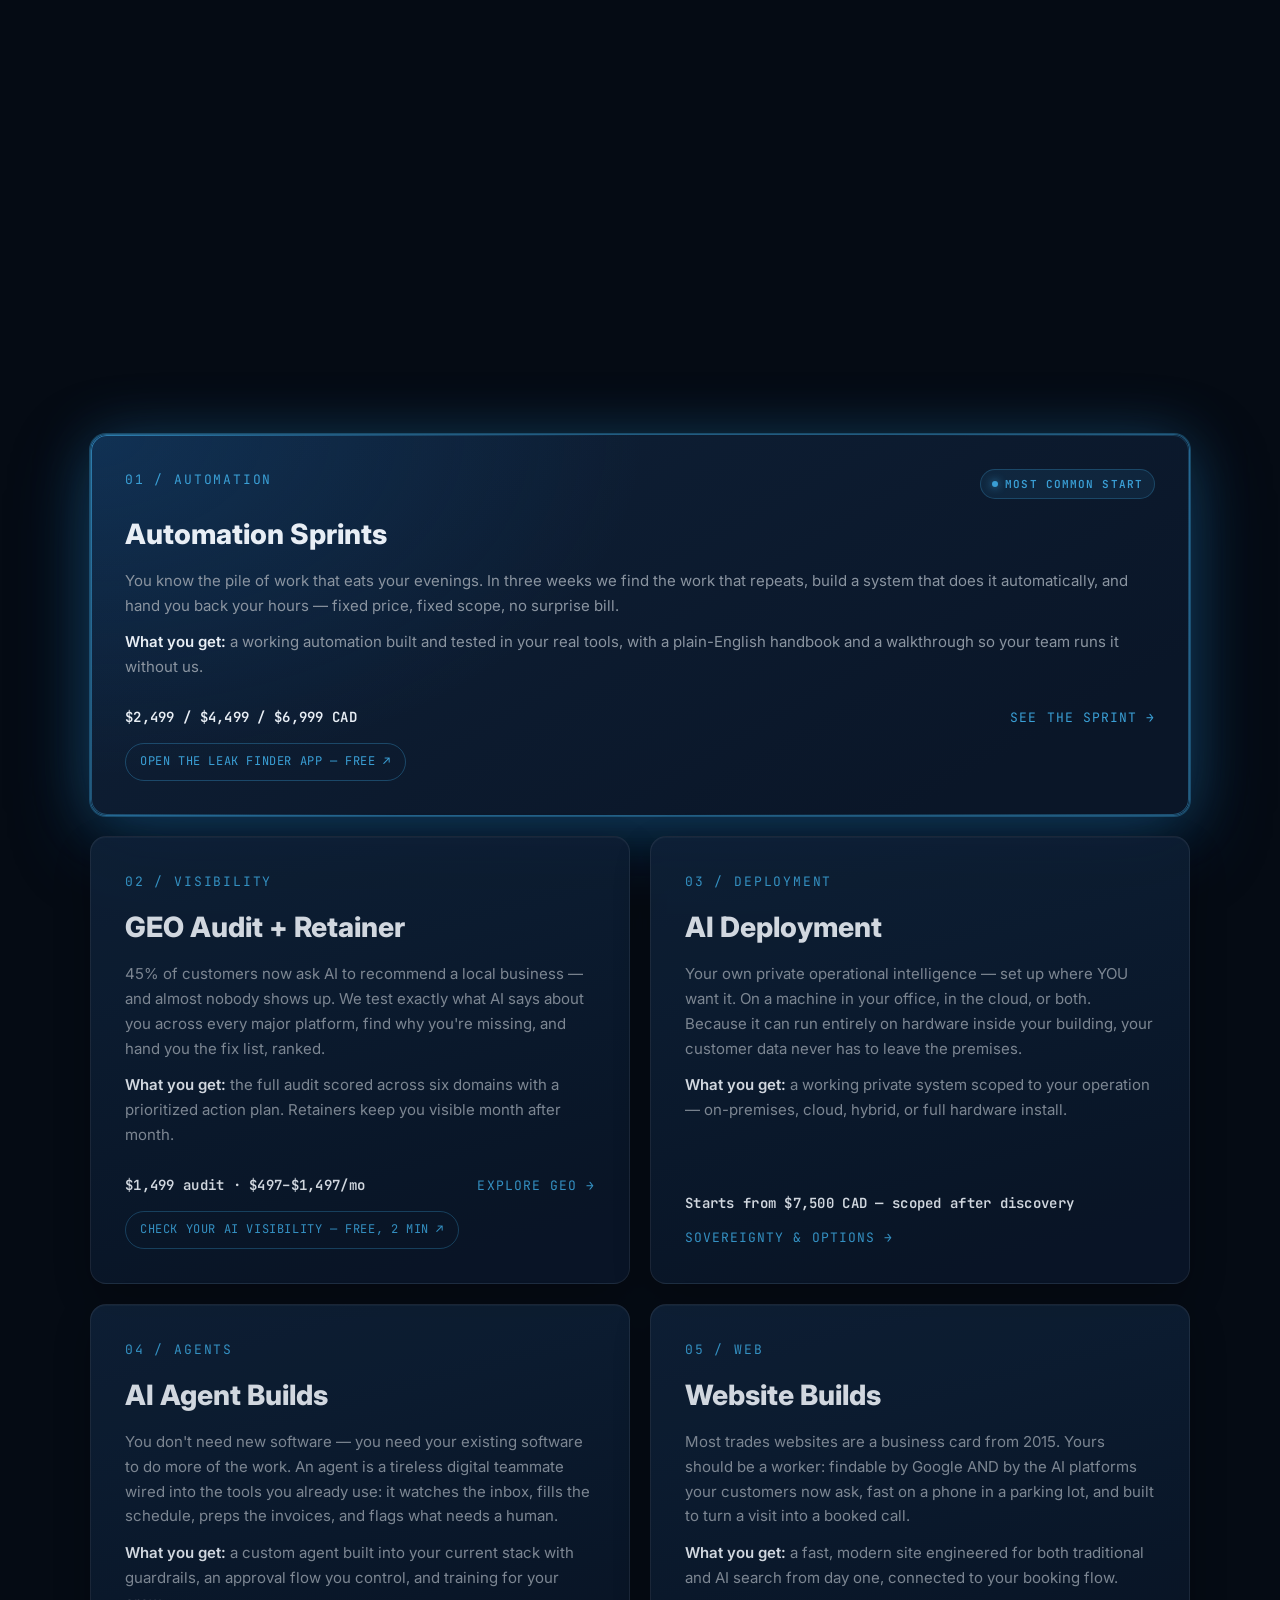
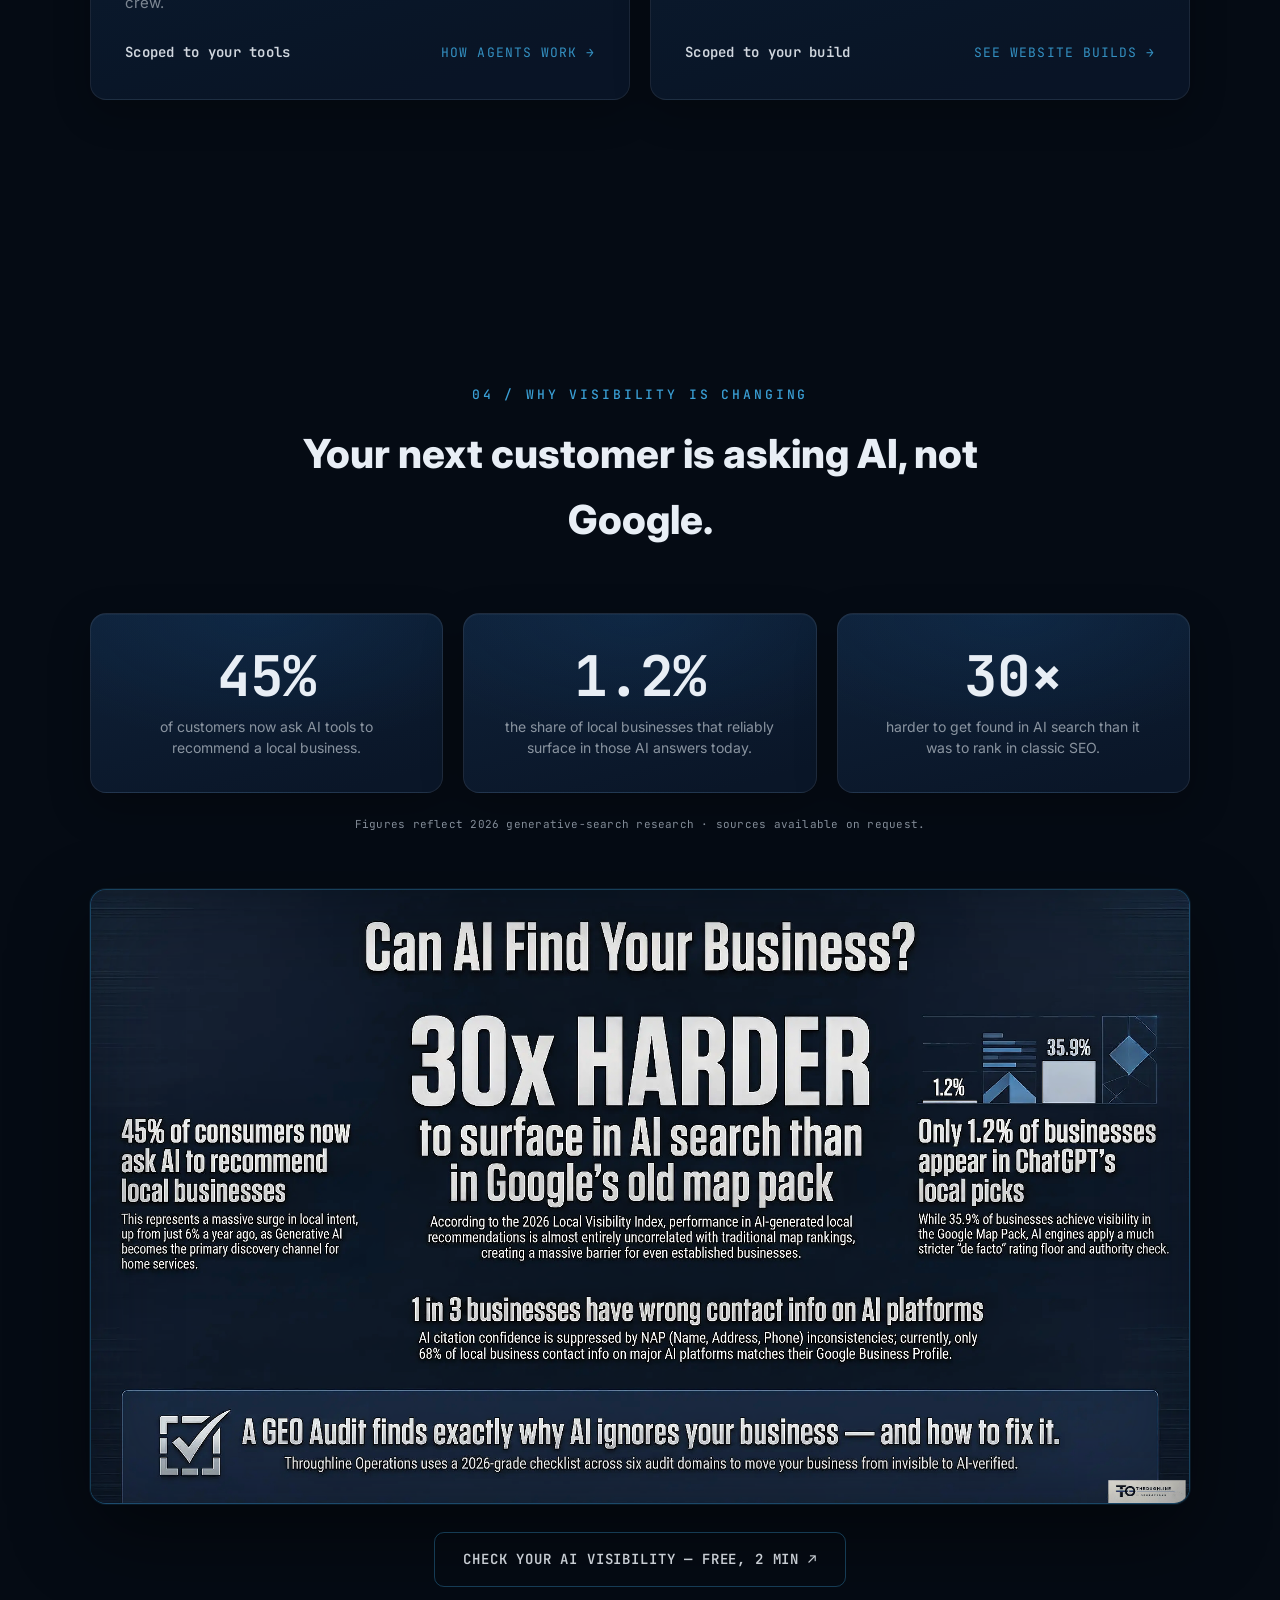
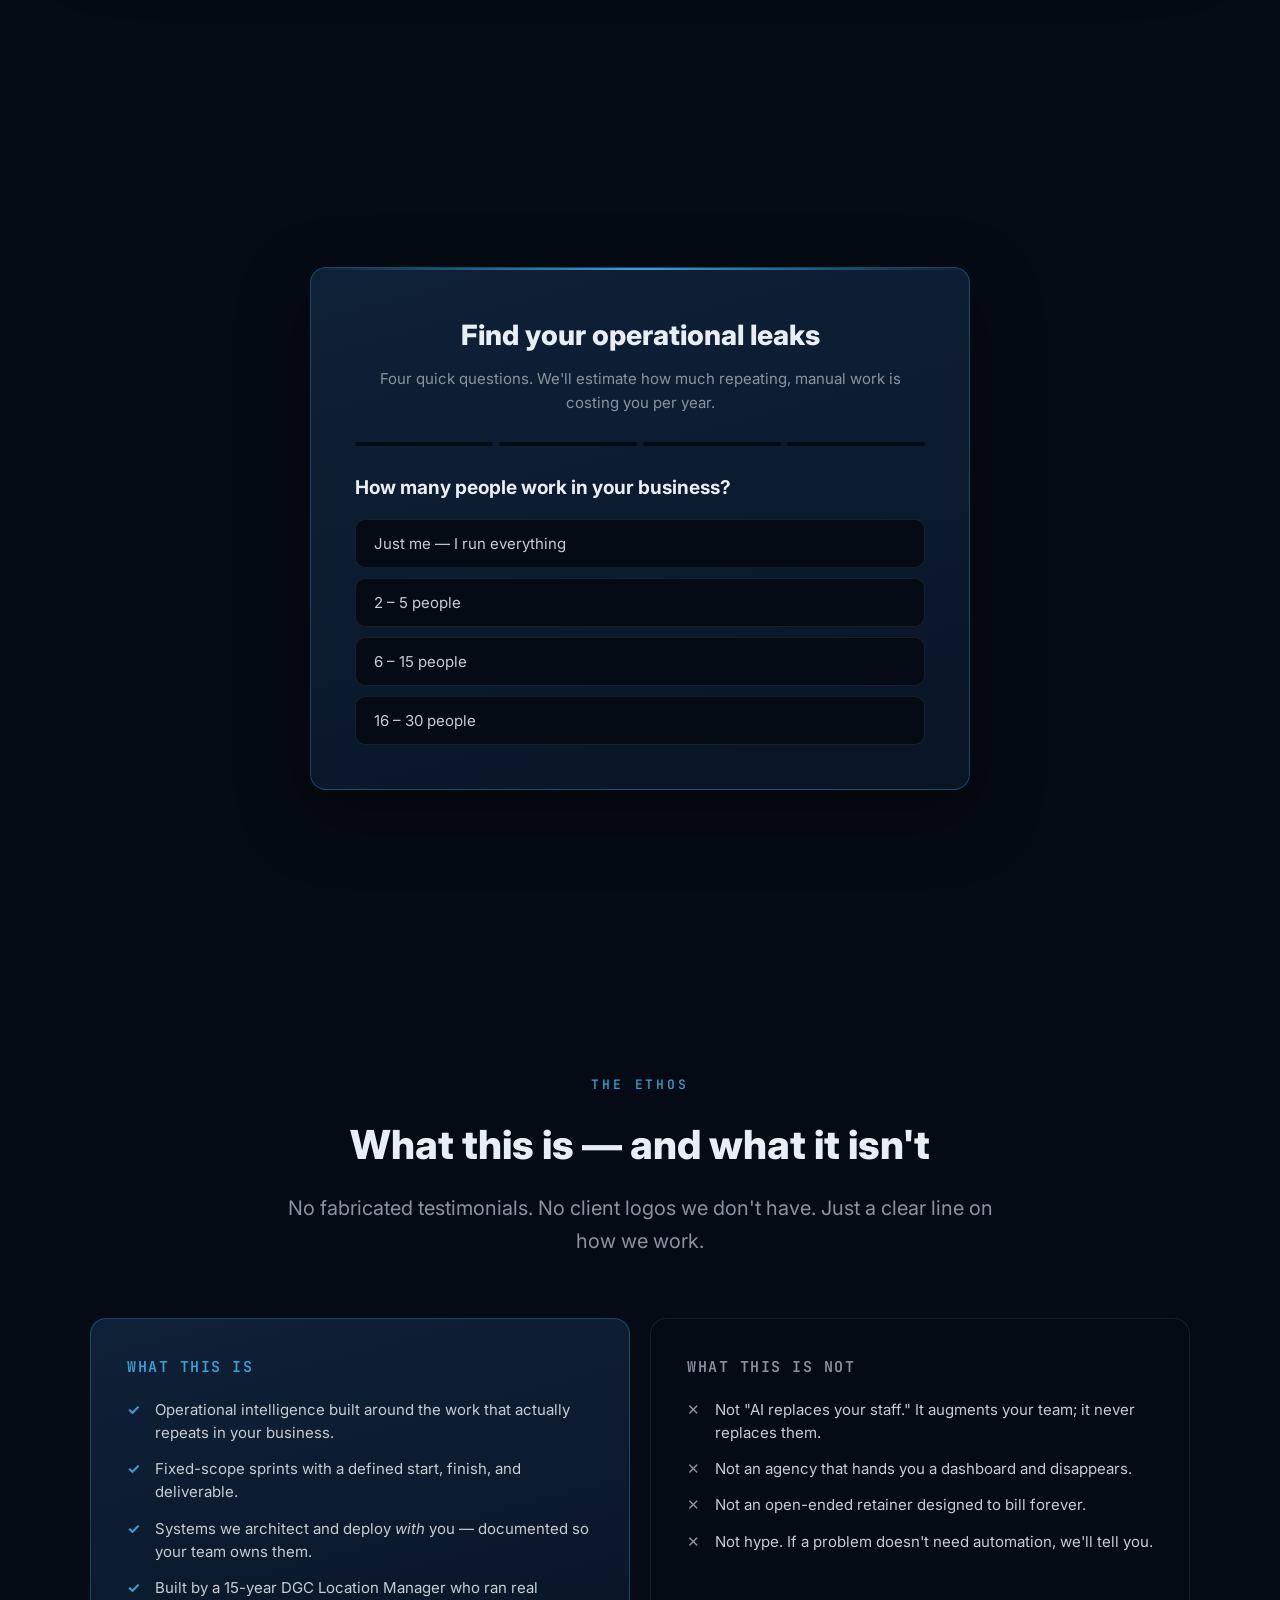
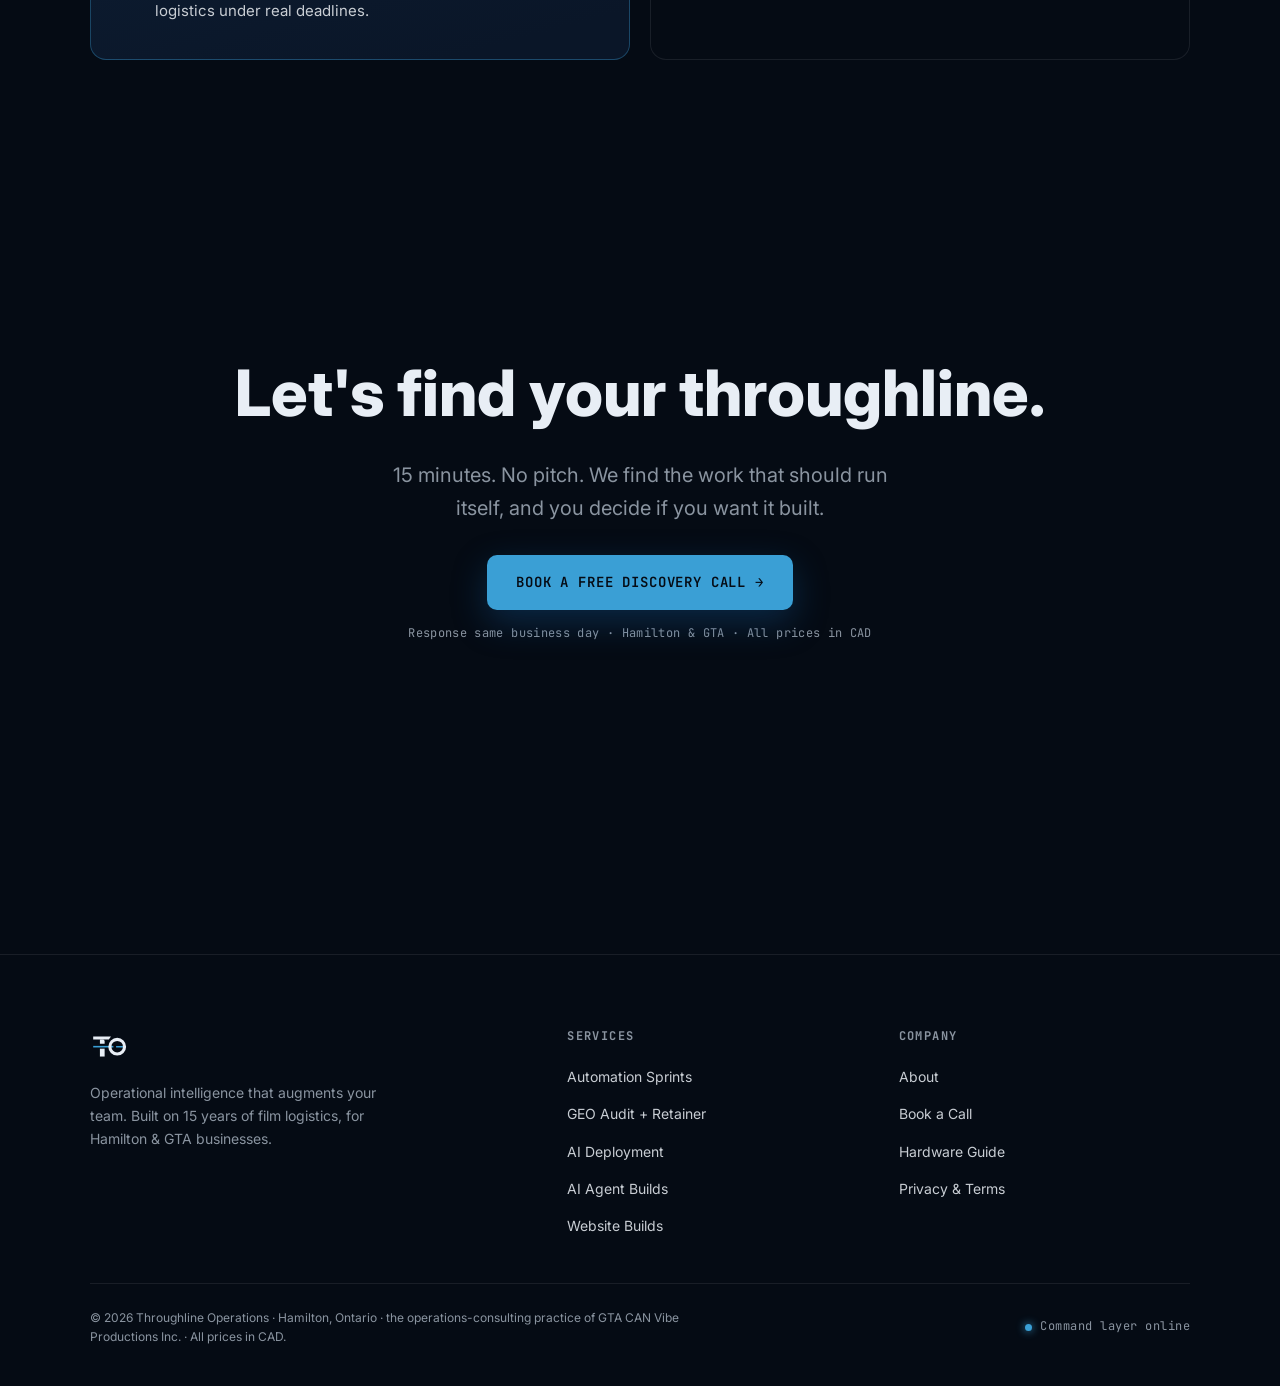
==== commit 33a25769: "feat(v2): launch pass — full-bleed hero video, flagship dominance, media wiring, About credits, flas" ====
--- a/index.html
+++ b/index.html
@@ -18,16 +18,16 @@
 <link href="https://fonts.googleapis.com/css2?family=Inter:wght@400;500;600;700;800;900&family=JetBrains+Mono:wght@400;500;600&display=swap" rel="stylesheet">
 <link rel="stylesheet" href="assets/css/throughline-v2.css?v=1">
 <style>
-/* ═══════════ HOME — booting hero ═══════════ */
+/* ═══════════ HOME — booting hero (full-bleed video background) ═══════════ */
 .hero {
-  position: relative; min-height: 100vh; display: flex; align-items: center;
-  padding: 120px 0 80px; overflow: hidden; isolation: isolate;
+  position: relative; min-height: 100svh; display: flex; align-items: center;
+  padding: 132px 0 96px; overflow: hidden;
+  /* NB: no opaque background here — a positioned parent's own background would
+     paint over the z-index:-2 hero video. Fallback when the video is absent is
+     the body gradient + scrim + Live Circuit, which is already a rich dark field. */
 }
-.hero-grid {
-  display: grid; grid-template-columns: 1.05fr 0.95fr; gap: clamp(32px, 5vw, 64px);
-  align-items: center; width: 100%;
-}
-@media (max-width: 940px) { .hero-grid { grid-template-columns: 1fr; gap: 40px; } }
+.hero > .container { position: relative; z-index: 1; }   /* copy sits above scrim */
+.hero-copy { max-width: 760px; }
 
 .hero-emblem {
   display: inline-flex; align-items: center; gap: 14px; margin-bottom: 26px;
@@ -66,27 +66,17 @@
 .hero-cta-row { display: flex; flex-wrap: wrap; gap: 14px; }
 .hero-loc { margin-top: 22px; font-family: var(--font-mono); font-size: 12px; color: var(--chrome-dim); letter-spacing: 0.04em; }
 
-/* featured video panel */
-.hero-media {
-  position: relative; border-radius: var(--radius-lg); overflow: hidden;
-  border: 1px solid var(--edge-hi); aspect-ratio: 16 / 10;
-  background:
-    radial-gradient(120% 120% at 70% 0%, rgba(21,96,164,0.3), transparent 60%),
-    linear-gradient(160deg, var(--navy-raised), var(--void) 90%);
-  box-shadow: 0 30px 80px rgba(0,0,0,0.5), 0 0 0 1px rgba(58,159,213,0.12);
+/* full-bleed hero background video: sits at -2 so the global Live Circuit
+   (-1) and the readability scrim layer OVER it; copy is highest. */
+.hero .hero-video { z-index: -2; }
+.hero .media-scrim { z-index: 0; }
+.hero-media-tag {
+  position: absolute; left: var(--gut); bottom: 22px; z-index: 1;
+  font-family: var(--font-mono); font-size: 11px; letter-spacing: 0.1em; text-transform: uppercase;
+  color: var(--chrome-dim); display: inline-flex; align-items: center; gap: 8px;
 }
-.hero-media video { width: 100%; height: 100%; object-fit: cover; display: block; }
-.hero-media::after {
-  content: ''; position: absolute; inset: 0; pointer-events: none;
-  background: linear-gradient(180deg, transparent 60%, rgba(5,11,20,0.5) 100%);
-}
-.hero-media .media-tag {
-  position: absolute; left: 14px; bottom: 14px; z-index: 2;
-  font-family: var(--font-mono); font-size: 11px; letter-spacing: 0.1em; text-transform: uppercase;
-  color: var(--chrome); background: rgba(5,11,20,0.6); border: 1px solid var(--edge);
-  padding: 6px 11px; border-radius: 7px; backdrop-filter: blur(6px);
-}
-@media (max-width: 940px) { .hero-media { aspect-ratio: 16 / 11; } }
+.hero-media-tag .dot { width: 6px; height: 6px; border-radius: 50%; background: var(--signal-bright); box-shadow: 0 0 8px var(--signal-bright); }
+@media (max-width: 940px) { .hero-desc { max-width: 100%; } }
 
 /* booting reveal — line by line */
 .boot { opacity: 0; transform: translateY(16px); filter: blur(3px); }
@@ -190,8 +180,16 @@
 
 <!-- ═══════════ BOOTING HERO ═══════════ -->
 <section class="hero" id="hero" aria-labelledby="heroHeading">
-  <div class="container">
-    <div class="hero-grid">
+  <!-- full-bleed self-hosted hero loop; poster kills the black flash and is the
+       mobile / reduced-motion fallback. Live Circuit (-1) + scrim layer over it. -->
+  <video class="hero-video" autoplay muted loop playsinline preload="auto" data-bgvideo
+         poster="assets/images/Hero%20Variation%20A2.png"
+         onerror="this.style.display='none'">
+    <source src="assets/video/website-video-banner.mp4" type="video/mp4">
+  </video>
+  <div class="media-scrim" aria-hidden="true"></div>
+
+  <div class="container">
       <div class="hero-copy">
         <div class="hero-emblem boot b1" role="img" aria-label="Throughline Operations — command layer online">
           <img src="assets/images/03_square_mark_TO_chrome.svg" alt="">
@@ -213,20 +211,8 @@
         </div>
         <p class="hero-loc boot b6">Built on 15 years of film logistics · Response same business day · CAD</p>
       </div>
-
-      <div class="hero-media boot b7" aria-label="Throughline Operations motion banner">
-        <!-- Self-hosted hero loop. Drop website-video-banner.mp4 (16:9) and
-             website-video-banner-mobile.mp4 (9:16) into assets/video/.
-             Falls back gracefully to the glass/circuit backdrop if absent. -->
-        <video autoplay muted loop playsinline preload="metadata"
-               onerror="this.style.display='none'">
-          <source src="assets/video/website-video-banner-mobile.mp4" type="video/mp4" media="(max-width: 700px)">
-          <source src="assets/video/website-video-banner.mp4" type="video/mp4">
-        </video>
-        <span class="media-tag">Chaos · resolving into a throughline</span>
-      </div>
-    </div>
-  </div>
+  </div>
+  <span class="hero-media-tag boot b7" aria-hidden="true"><span class="dot"></span> Chaos · resolving into a throughline</span>
   <div class="hero-scroll-cue" aria-hidden="true"><span></span></div>
 </section>
 
@@ -309,7 +295,7 @@
       <p>From a fixed-scope sprint to a full private intelligence stack — start where it hurts most.</p>
     </div>
     <div class="svc-grid">
-      <a href="services.html#sprints" class="svc-card flagship rv">
+      <div class="svc-card flagship rv">
         <div style="display:flex; justify-content:space-between; align-items:flex-start; gap:14px;">
           <span class="svc-num">01 / Automation</span>
           <span class="badge">Most common start</span>
@@ -319,20 +305,22 @@
         <p class="svc-get"><b>What you get:</b> a working automation built and tested in your real tools, with a plain-English handbook and a walkthrough so your team runs it without us.</p>
         <div class="svc-foot">
           <span class="svc-price">$2,499 / $4,499 / $6,999 CAD</span>
-          <span class="svc-link">See the sprint →</span>
-        </div>
-      </a>
-
-      <a href="services.html#geo" class="svc-card rv rv-1">
+          <a href="services.html#sprints" class="svc-link">See the sprint →</a>
+        </div>
+        <a href="https://opal.google/app/1l8r87AUrYgwJrl-T87pyC1-mm6s_73_l" target="_blank" rel="noopener" class="card-opal">Open the Leak Finder app — free ↗</a>
+      </div>
+
+      <div class="svc-card rv rv-1">
         <span class="svc-num">02 / Visibility</span>
         <h3>GEO Audit + Retainer</h3>
         <p>45% of customers now ask AI to recommend a local business — and almost nobody shows up. We test exactly what AI says about you across every major platform, find why you're missing, and hand you the fix list, ranked.</p>
         <p class="svc-get"><b>What you get:</b> the full audit scored across six domains with a prioritized action plan. Retainers keep you visible month after month.</p>
         <div class="svc-foot">
           <span class="svc-price">$1,499 audit · $497–$1,497/mo</span>
-        </div>
-        <a href="https://opal.google/app/1hIbFMtTSAqeh8qseIF_1jXHIg0GjYL4u" target="_blank" rel="noopener" class="opal-link" onclick="event.stopPropagation();">Check your AI visibility — free, 2 min ↗</a>
-      </a>
+          <a href="services.html#geo" class="svc-link">Explore GEO →</a>
+        </div>
+        <a href="https://opal.google/app/1hIbFMtTSAqeh8qseIF_1jXHIg0GjYL4u" target="_blank" rel="noopener" class="card-opal">Check your AI visibility — free, 2 min ↗</a>
+      </div>
 
       <a href="services.html#deployment" class="svc-card rv rv-2">
         <span class="svc-num">03 / Deployment</span>
@@ -392,6 +380,12 @@
       </div>
     </div>
     <p class="geo-note">Figures reflect 2026 generative-search research · sources available on request.</p>
+    <figure class="geo-infographic rv rv-scale">
+      <img src="assets/images/hero-infographic.png" alt="Can AI find your business? Getting recommended by AI is roughly 30× harder than ranking in classic search." loading="lazy" width="1934" height="1080">
+    </figure>
+    <div style="text-align:center; margin-top:28px;">
+      <a href="https://opal.google/app/1hIbFMtTSAqeh8qseIF_1jXHIg0GjYL4u" target="_blank" rel="noopener" class="btn btn-ghost">Check your AI visibility — free, 2 min ↗</a>
+    </div>
   </div>
 </section>
 
--- a/assets/css/throughline-v2.css
+++ b/assets/css/throughline-v2.css
@@ -111,7 +111,7 @@
 .circuit-field {
   position: fixed;
   inset: 0;
-  z-index: -2;
+  z-index: -1;            /* above hero background video (-2), below content */
   pointer-events: none;
   opacity: 0;
   transition: opacity 1.2s ease;
@@ -354,4 +354,104 @@
   .rv { opacity: 1 !important; transform: none !important; }
   .circuit-field { display: none !important; }
   .footer-status .dot { animation: none; opacity: 1; }
-}
+  /* keep the poster frame visible (video is paused by JS, not hidden) */
+}
+
+/* ════════════════════════════════════════════════════════════════════════
+   LAUNCH PASS — flashy / premium polish (motion + depth, no copy changes)
+   ════════════════════════════════════════════════════════════════════════ */
+
+/* ---- full-bleed background video utility (hero + deployment banner) ---- */
+.media-stage { position: relative; isolation: isolate; overflow: hidden; }
+.hero-video, .deploy-video {
+  position: absolute; inset: 0; width: 100%; height: 100%;
+  object-fit: cover; pointer-events: none;
+  /* poster shows instantly (no black flash); frames play over it seamlessly.
+     a subtle scale-settle on first play adds life without a poster->black pop */
+  transform: scale(1.04); transition: transform 1.4s var(--ease-out);
+}
+.hero-video.playing, .deploy-video.playing { transform: scale(1); }
+/* navy readability scrim — keeps headline + CTAs legible over motion */
+.media-scrim {
+  position: absolute; inset: 0; z-index: 1; pointer-events: none;
+  background:
+    linear-gradient(90deg, rgba(5,11,20,0.92) 0%, rgba(5,11,20,0.7) 38%, rgba(5,11,20,0.32) 72%, rgba(5,11,20,0.5) 100%),
+    linear-gradient(180deg, rgba(5,11,20,0.55) 0%, transparent 26%, transparent 58%, rgba(5,11,20,0.9) 100%),
+    radial-gradient(120% 90% at 80% 18%, rgba(21,96,164,0.18), transparent 60%);
+}
+@media (max-width: 760px) {
+  /* phones: lean harder on the scrim so copy never fights the footage */
+  .media-scrim { background:
+    linear-gradient(180deg, rgba(5,11,20,0.78) 0%, rgba(5,11,20,0.62) 40%, rgba(5,11,20,0.82) 100%),
+    radial-gradient(140% 100% at 50% 0%, rgba(21,96,164,0.16), transparent 64%); }
+}
+
+/* ---- richer scroll reveals ---- */
+.rv { transform: translateY(34px) scale(0.985); filter: blur(2px); transition: opacity 0.85s var(--ease-out), transform 0.85s var(--ease-out), filter 0.85s var(--ease-out); }
+.rv.in { filter: blur(0); }
+.rv-scale { transform: scale(0.94); filter: blur(2px); }
+.rv-left { transform: translateX(-34px); filter: blur(2px); }
+
+/* ---- CTA micro-interaction: light sweep on primary ---- */
+.btn-primary { position: relative; overflow: hidden; }
+.btn-primary::before {
+  content: ''; position: absolute; top: 0; left: -130%; width: 60%; height: 100%;
+  background: linear-gradient(100deg, transparent, rgba(255,255,255,0.45), transparent);
+  transform: skewX(-18deg); transition: left 0.6s var(--ease-out); pointer-events: none;
+}
+.btn-primary:hover::before { left: 130%; }
+.btn-ghost { position: relative; }
+.btn-ghost:hover { box-shadow: 0 0 26px rgba(58,159,213,0.22), inset 0 0 22px rgba(58,159,213,0.08); }
+
+/* ---- depth lift on raised surfaces ---- */
+.svc-card, .readout, .beat-card, .tier, .deliver-card {
+  box-shadow: 0 1px 0 rgba(232,238,245,0.04) inset, 0 14px 40px rgba(0,0,0,0.28);
+}
+.readout { background:
+  radial-gradient(120% 120% at 50% 0%, rgba(21,96,164,0.14), transparent 62%),
+  linear-gradient(165deg, var(--navy-raised), var(--navy) 90%); }
+.readout:hover { border-color: var(--edge-hi); }
+
+/* ---- flagship card: it must clearly win ---- */
+.svc-card.flagship {
+  border-color: rgba(58,159,213,0.5);
+  box-shadow:
+    0 0 0 1px rgba(58,159,213,0.35),
+    0 0 60px rgba(58,159,213,0.22),
+    0 26px 80px rgba(21,96,164,0.34);
+  background:
+    radial-gradient(90% 160% at 0% 0%, rgba(21,96,164,0.26), transparent 56%),
+    linear-gradient(150deg, var(--navy-raised), var(--navy) 84%);
+}
+.svc-card.flagship::before {
+  content: ''; position: absolute; inset: 0; border-radius: inherit; padding: 1px; pointer-events: none;
+  background: linear-gradient(120deg, rgba(58,159,213,0.7), transparent 40%, transparent 60%, rgba(58,159,213,0.45));
+  -webkit-mask: linear-gradient(#000 0 0) content-box, linear-gradient(#000 0 0);
+  -webkit-mask-composite: xor; mask-composite: exclude;
+}
+/* siblings of a flagship recede so the eye lands on the flagship first */
+.svc-grid:has(.flagship) .svc-card:not(.flagship) { opacity: 0.9; }
+.svc-grid:has(.flagship) .svc-card:not(.flagship):hover { opacity: 1; }
+
+/* secondary Opal button living inside a service card */
+.card-opal {
+  display: inline-flex; align-items: center; gap: 8px; align-self: flex-start;
+  font-family: var(--font-mono); font-size: 12px; letter-spacing: 0.05em; text-transform: uppercase;
+  color: var(--signal-bright); border: 1px solid var(--edge-hi); border-radius: 999px;
+  padding: 8px 14px; margin-top: 2px; transition: 0.2s; position: relative; z-index: 2;
+}
+.card-opal:hover { background: rgba(58,159,213,0.12); border-color: var(--signal-bright); color: #5bb8f0; }
+
+/* ---- GEO infographic frame ---- */
+.geo-infographic {
+  margin-top: clamp(36px, 5vw, 56px);
+  border: 1px solid var(--edge-hi); border-radius: var(--radius-lg);
+  overflow: hidden; position: relative;
+  box-shadow: 0 0 0 1px rgba(58,159,213,0.1), 0 30px 80px rgba(0,0,0,0.45);
+  background: linear-gradient(165deg, var(--navy-raised), var(--void) 92%);
+}
+.geo-infographic img { width: 100%; height: auto; display: block; }
+.geo-infographic::after {
+  content: ''; position: absolute; inset: 0; pointer-events: none;
+  box-shadow: inset 0 0 80px rgba(5,11,20,0.5);
+}
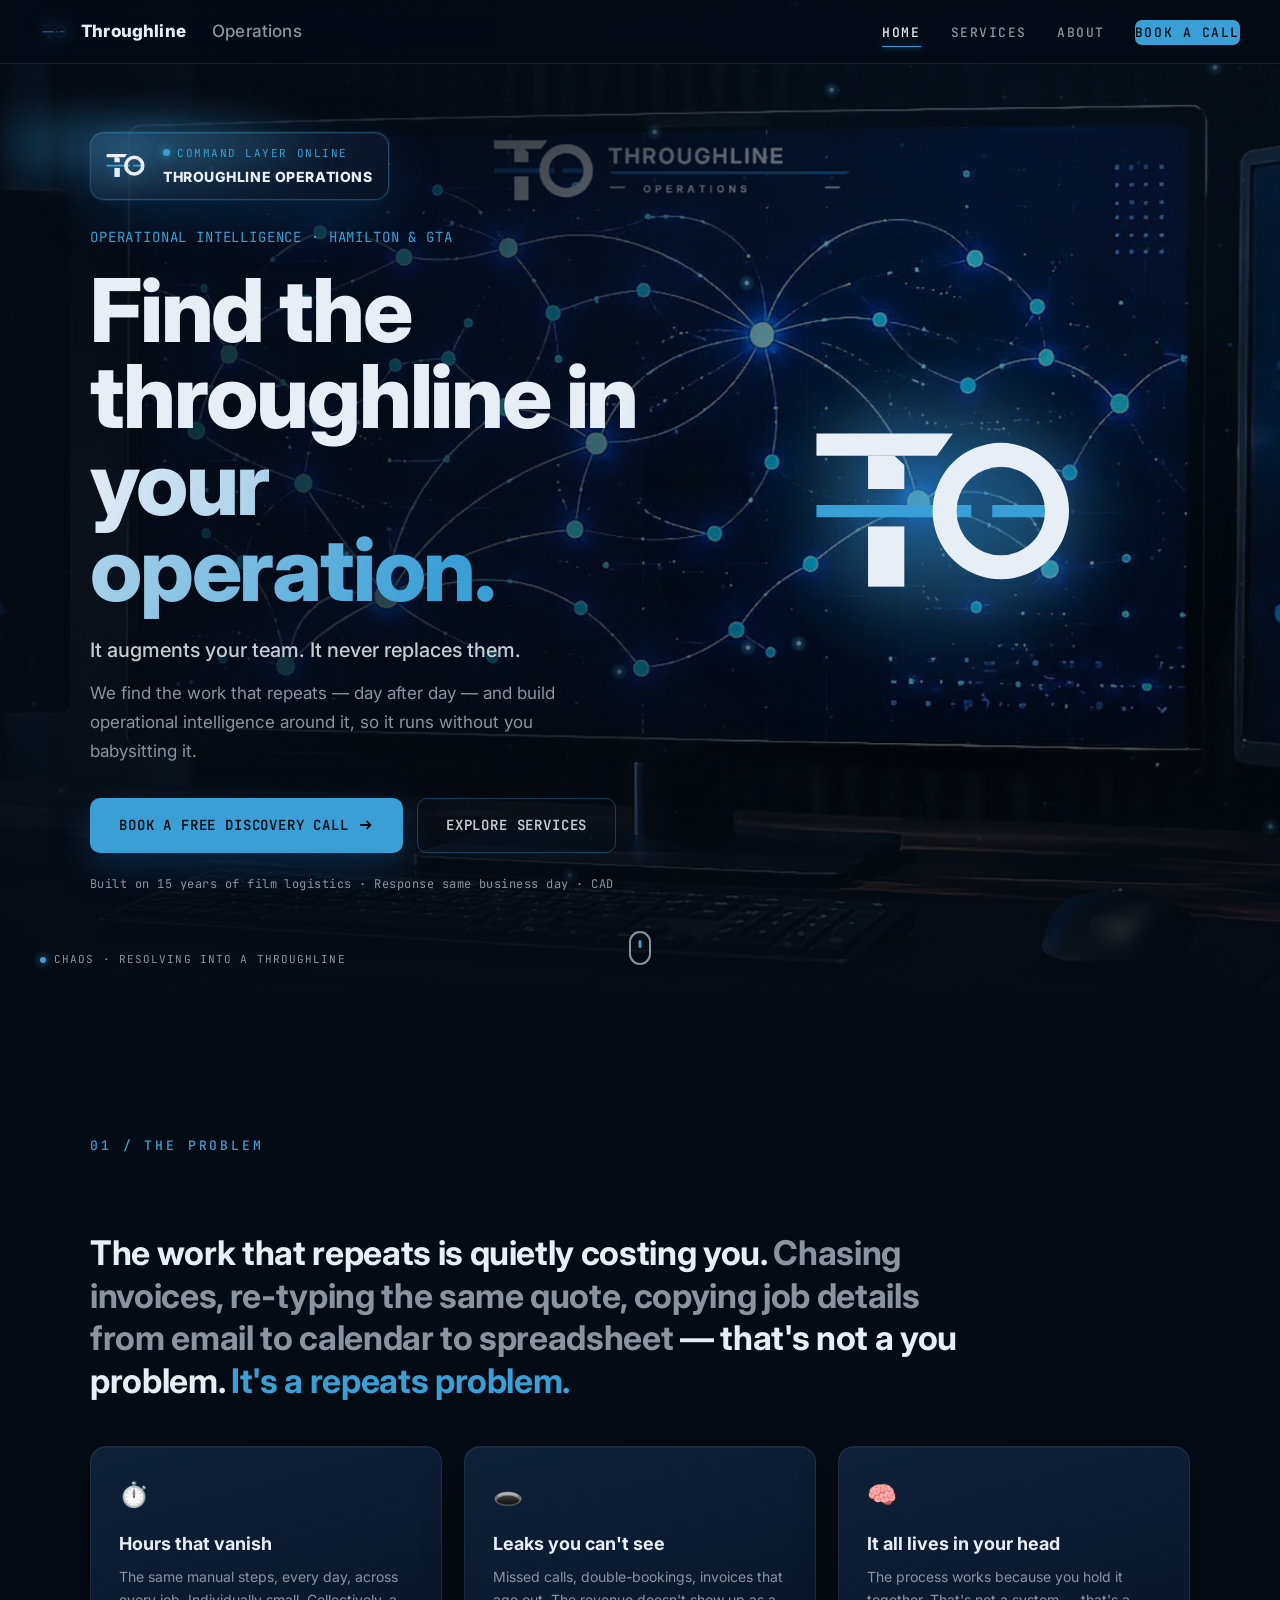
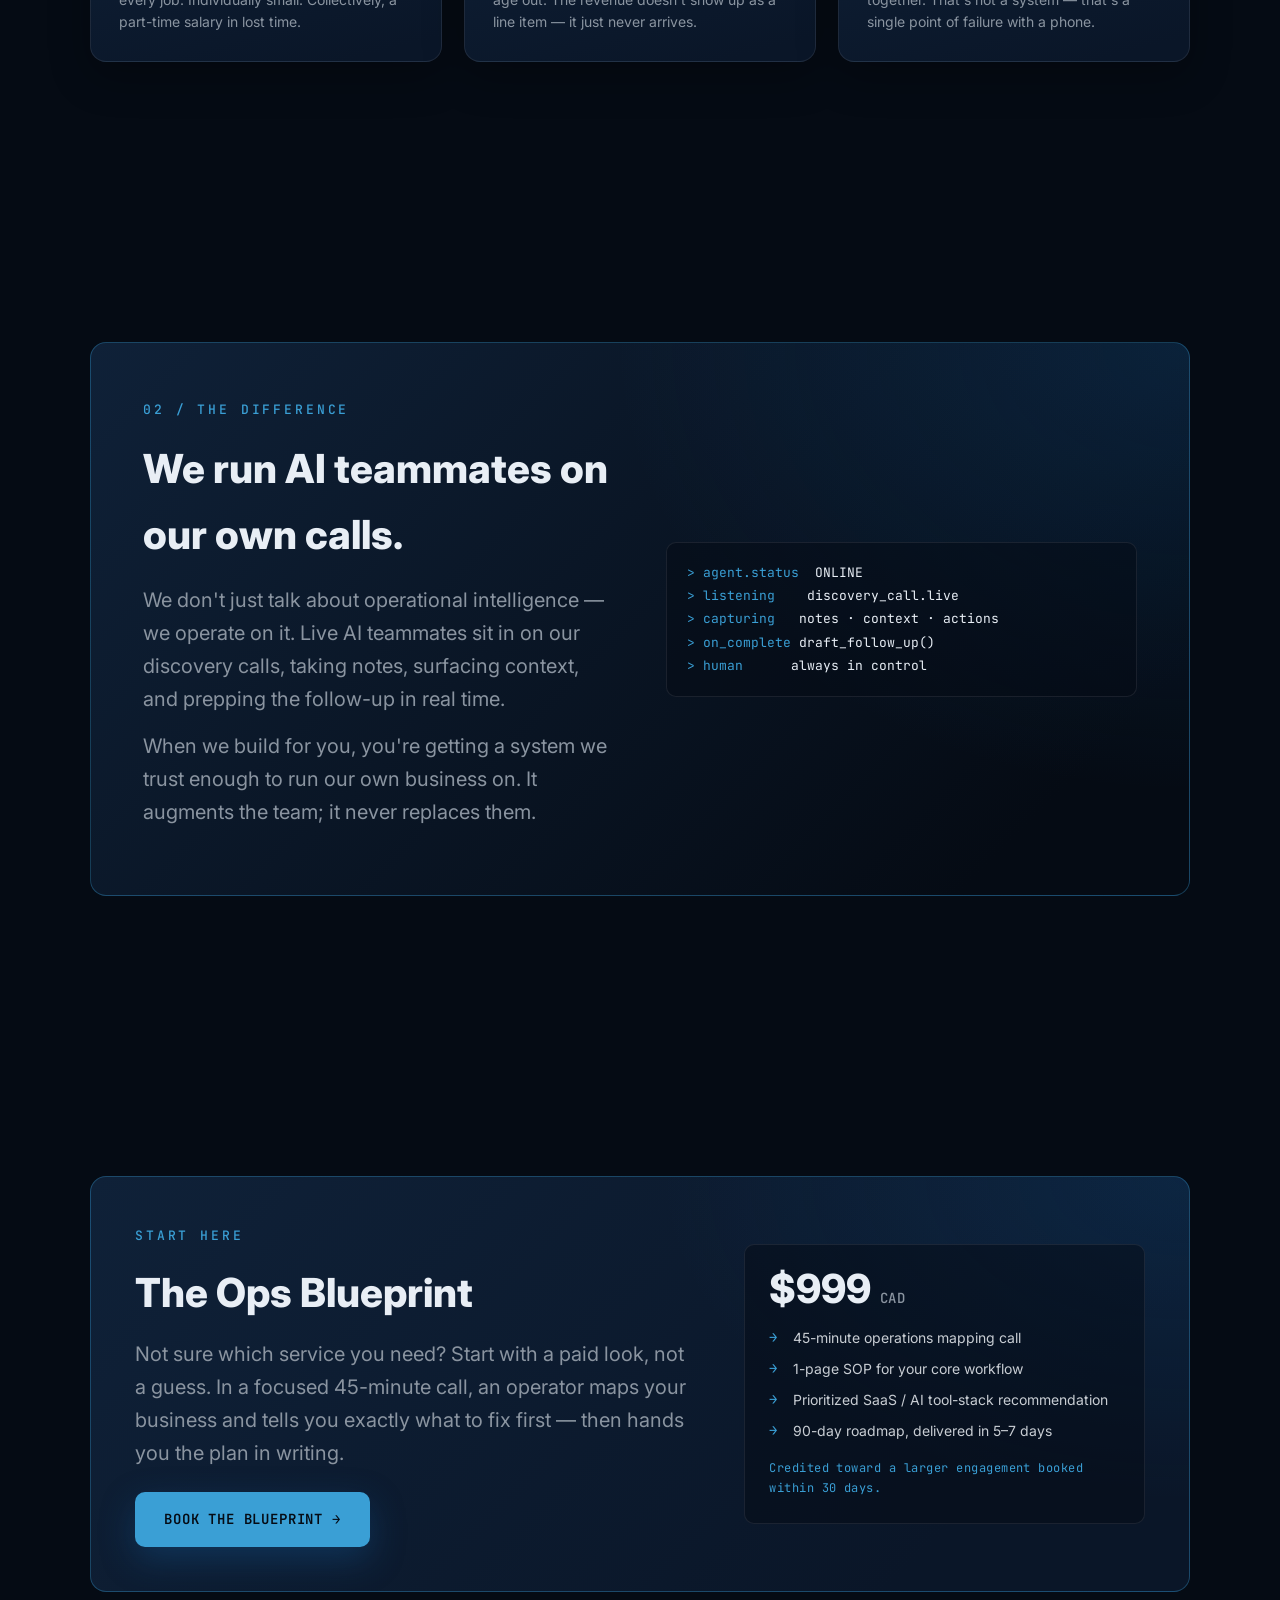
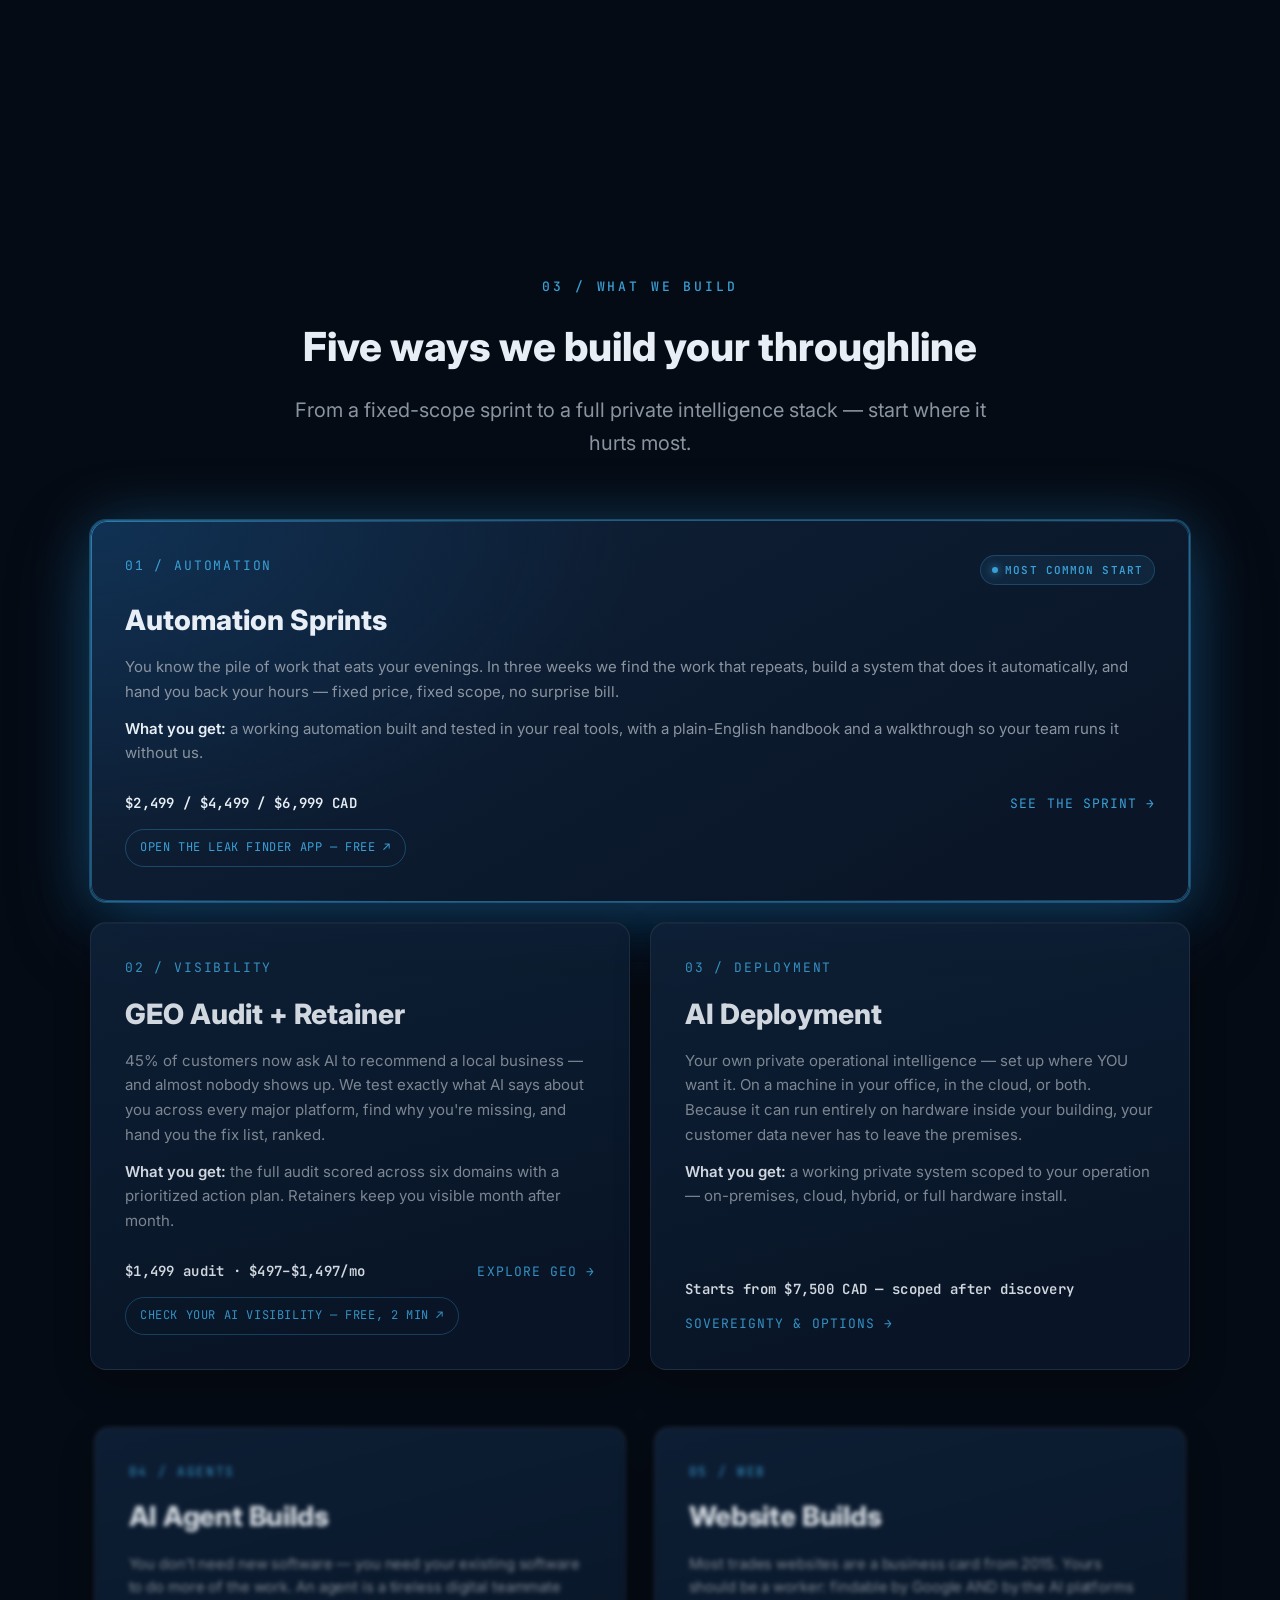
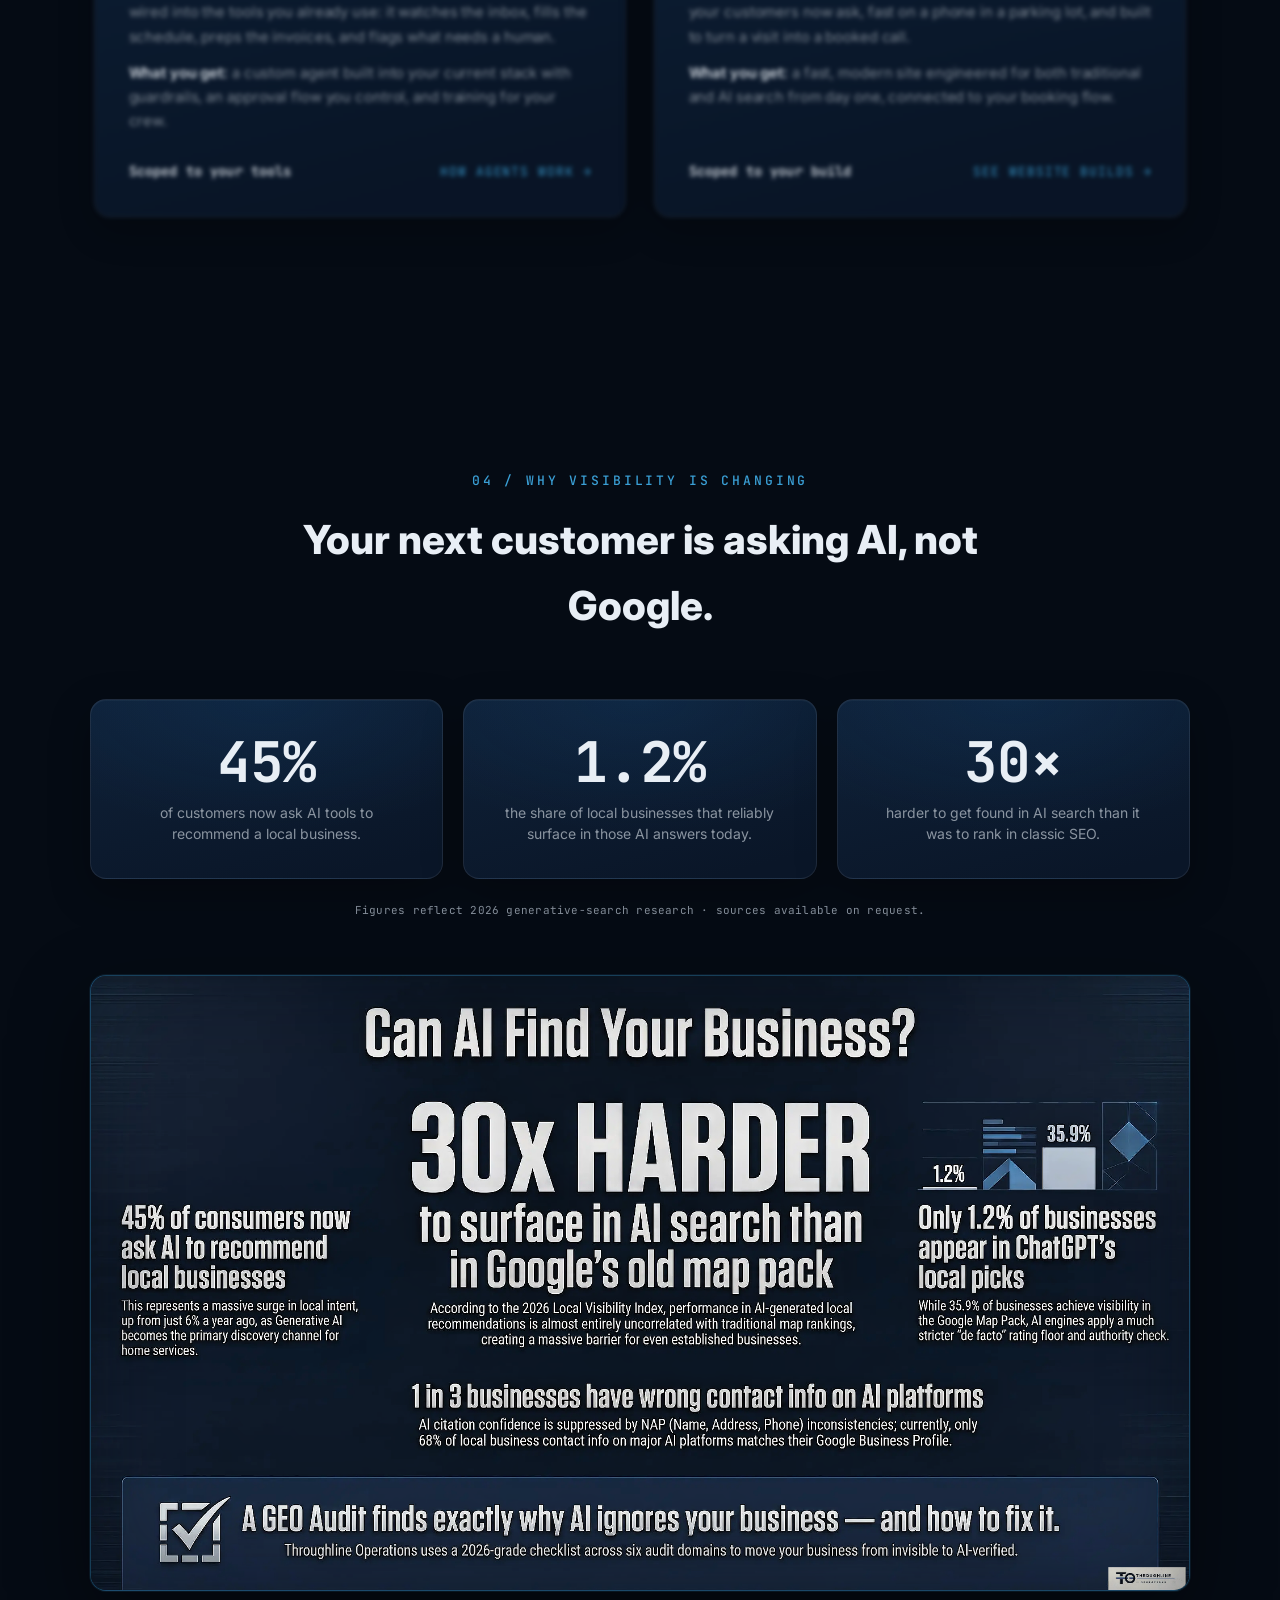
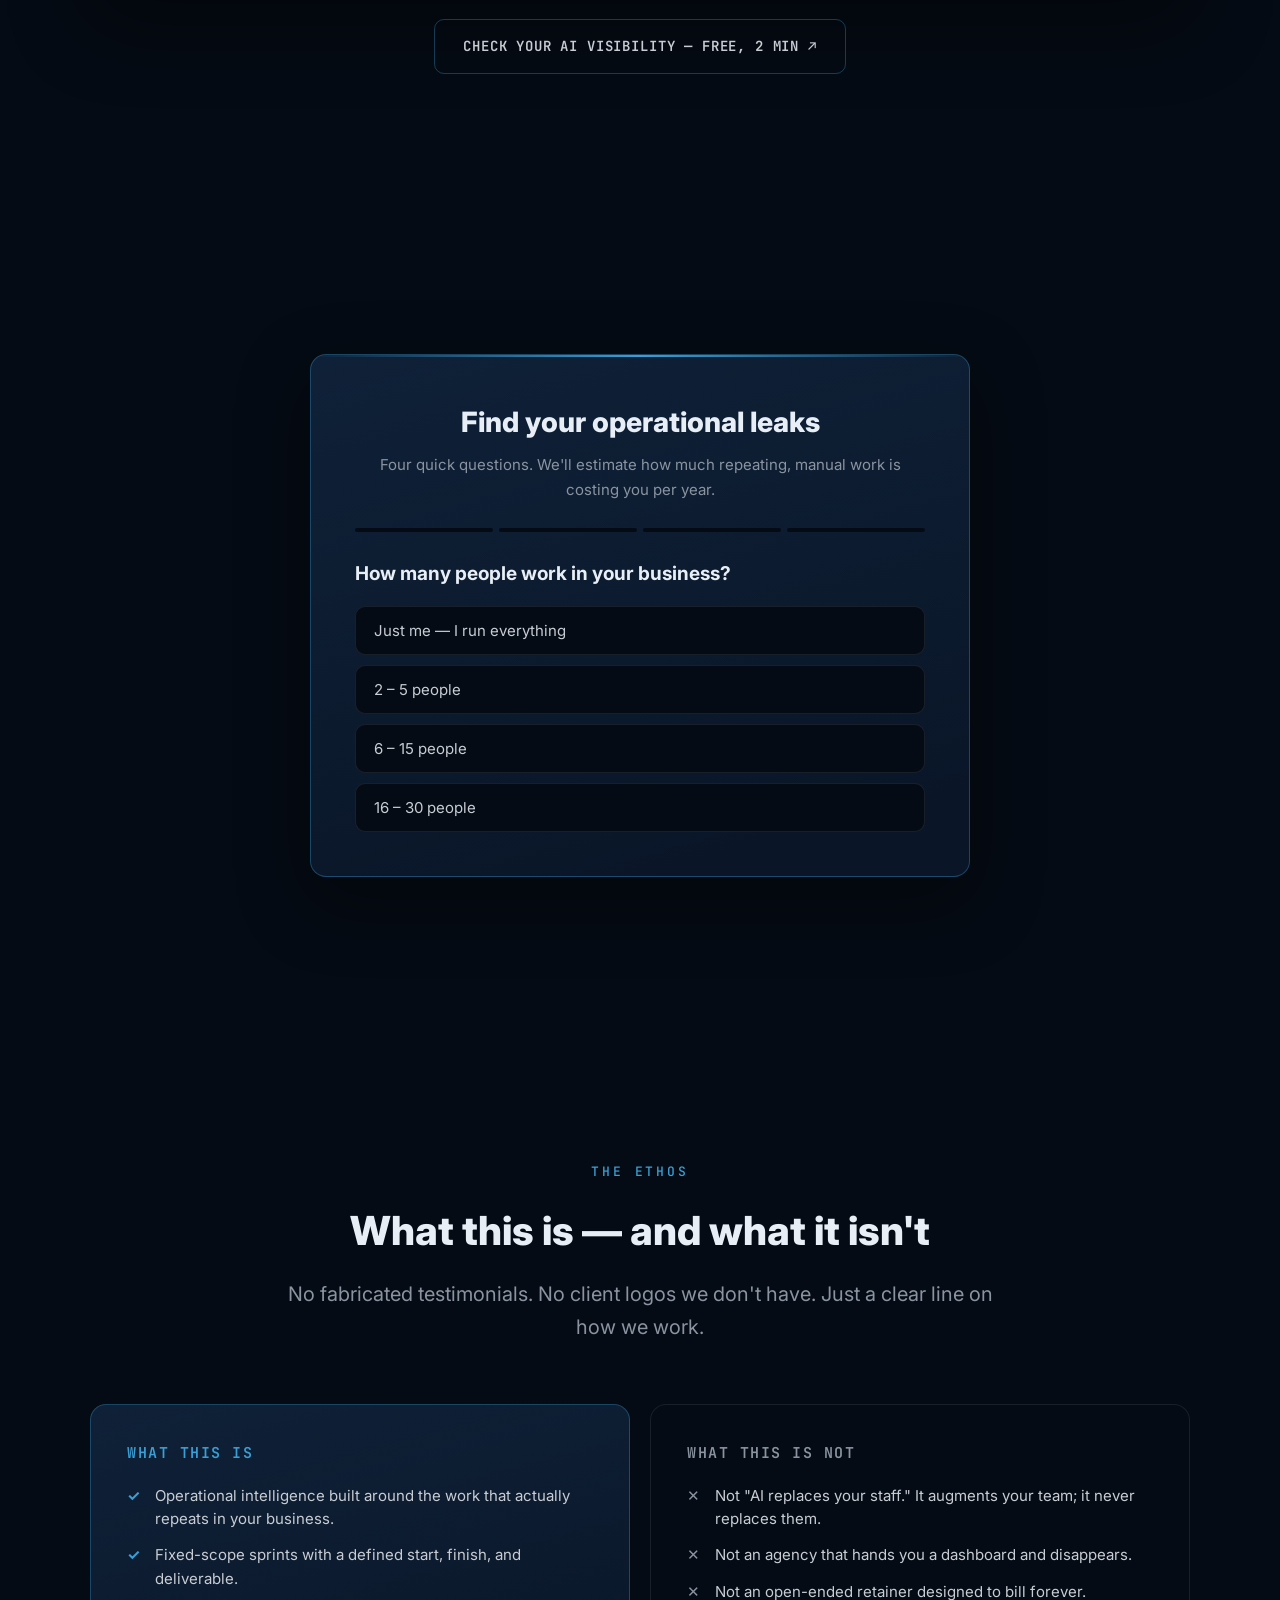
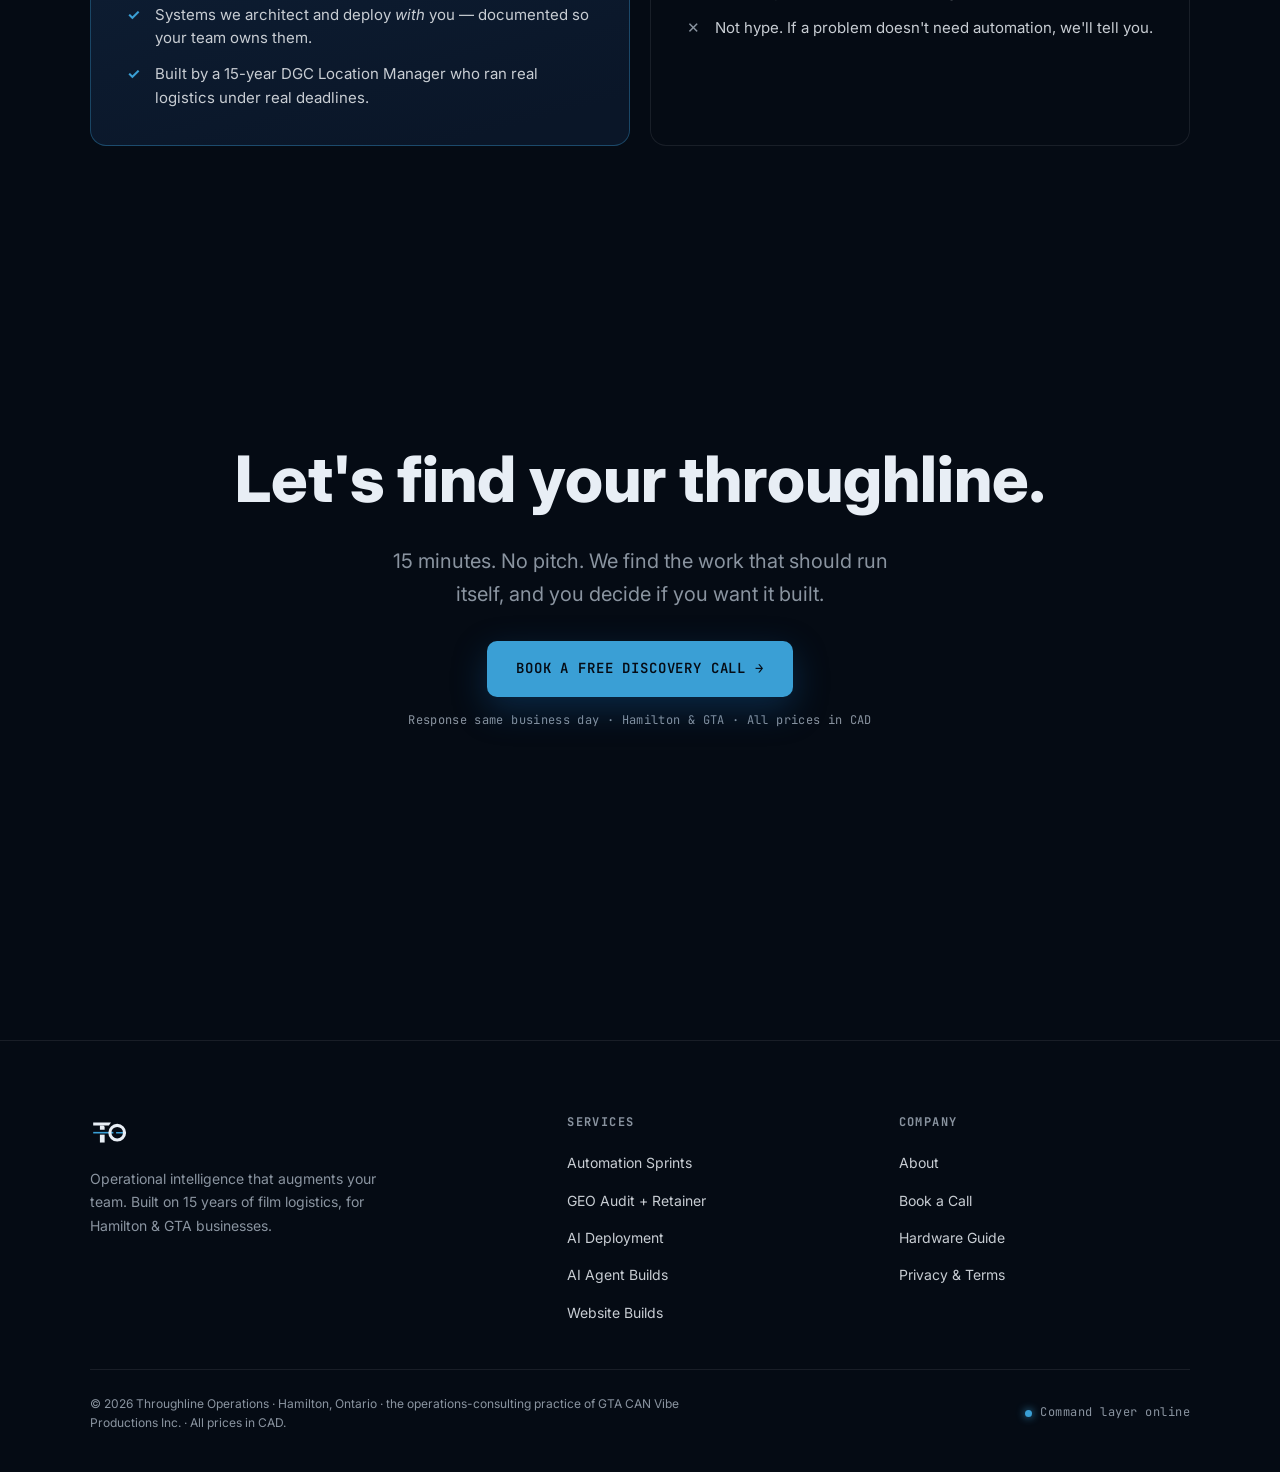
==== commit 9f7f6166: "feat(v2): finish pass — clean hero video + HTML chrome logo, on-brand hardware renders, standardized" ====
--- a/index.html
+++ b/index.html
@@ -27,7 +27,29 @@
      the body gradient + scrim + Live Circuit, which is already a rich dark field. */
 }
 .hero > .container { position: relative; z-index: 1; }   /* copy sits above scrim */
+/* headline LEFT, chrome TO mark resolving RIGHT — a grid so the two can never
+   overlap at any width (columns don't collide; on mobile it stacks) */
+.hero-grid { display: grid; grid-template-columns: minmax(0,1.05fr) minmax(0,0.92fr); gap: clamp(24px,4vw,56px); align-items: center; width: 100%; }
 .hero-copy { max-width: 760px; }
+.hero-mark { position: relative; display: flex; align-items: center; justify-content: center; opacity: 0; transform: scale(0.86) translateX(26px); }
+.hero.ready .hero-mark { animation: markIn 1.1s var(--ease-out) 0.95s forwards; }
+.hero-mark::before { content: ''; position: absolute; width: 72%; aspect-ratio: 1; border-radius: 50%; background: radial-gradient(circle, rgba(58,159,213,0.42), transparent 66%); filter: blur(34px); z-index: -1; }
+.hero-mark img { width: clamp(190px, 24vw, 330px); height: auto; filter: drop-shadow(0 0 36px rgba(58,159,213,0.55)) drop-shadow(0 0 90px rgba(21,96,164,0.35)); animation: markFloat 8s ease-in-out infinite; }
+@keyframes markIn { to { opacity: 1; transform: none; } }
+@keyframes markFloat { 0%, 100% { transform: translateY(0); } 50% { transform: translateY(-10px); } }
+/* tablet/mobile: single column, mark drops BELOW the copy, smaller, left-aligned
+   — never overlaps the stacked headline; status chip stays the top-of-hero brand cue */
+@media (max-width: 940px) {
+  .hero-grid { grid-template-columns: 1fr; gap: 26px; justify-items: start; }
+  .hero-mark { justify-content: flex-start; transform: scale(0.9) translateY(12px); }
+  .hero.ready .hero-mark { animation: markInM 1s var(--ease-out) 0.8s forwards; }
+  .hero-mark img { width: clamp(130px, 34vw, 190px); }
+}
+@keyframes markInM { to { opacity: 1; transform: none; } }
+@media (prefers-reduced-motion: reduce) {
+  .hero-mark { opacity: 1 !important; transform: none !important; }
+  .hero-mark img { animation: none !important; }
+}
 
 .hero-emblem {
   display: inline-flex; align-items: center; gap: 14px; margin-bottom: 26px;
@@ -185,11 +207,12 @@
   <video class="hero-video" autoplay muted loop playsinline preload="auto" data-bgvideo
          poster="assets/images/Hero%20Variation%20A2.png"
          onerror="this.style.display='none'">
-    <source src="assets/video/website-video-banner.mp4" type="video/mp4">
+    <source src="assets/video/tlo-website-banner.mp4" type="video/mp4">
   </video>
   <div class="media-scrim" aria-hidden="true"></div>
 
   <div class="container">
+    <div class="hero-grid">
       <div class="hero-copy">
         <div class="hero-emblem boot b1" role="img" aria-label="Throughline Operations — command layer online">
           <img src="assets/images/03_square_mark_TO_chrome.svg" alt="">
@@ -211,6 +234,10 @@
         </div>
         <p class="hero-loc boot b6">Built on 15 years of film logistics · Response same business day · CAD</p>
       </div>
+      <div class="hero-mark" aria-hidden="true">
+        <img src="assets/images/03_square_mark_TO_chrome.svg" alt="">
+      </div>
+    </div>
   </div>
   <span class="hero-media-tag boot b7" aria-hidden="true"><span class="dot"></span> Chaos · resolving into a throughline</span>
   <div class="hero-scroll-cue" aria-hidden="true"><span></span></div>
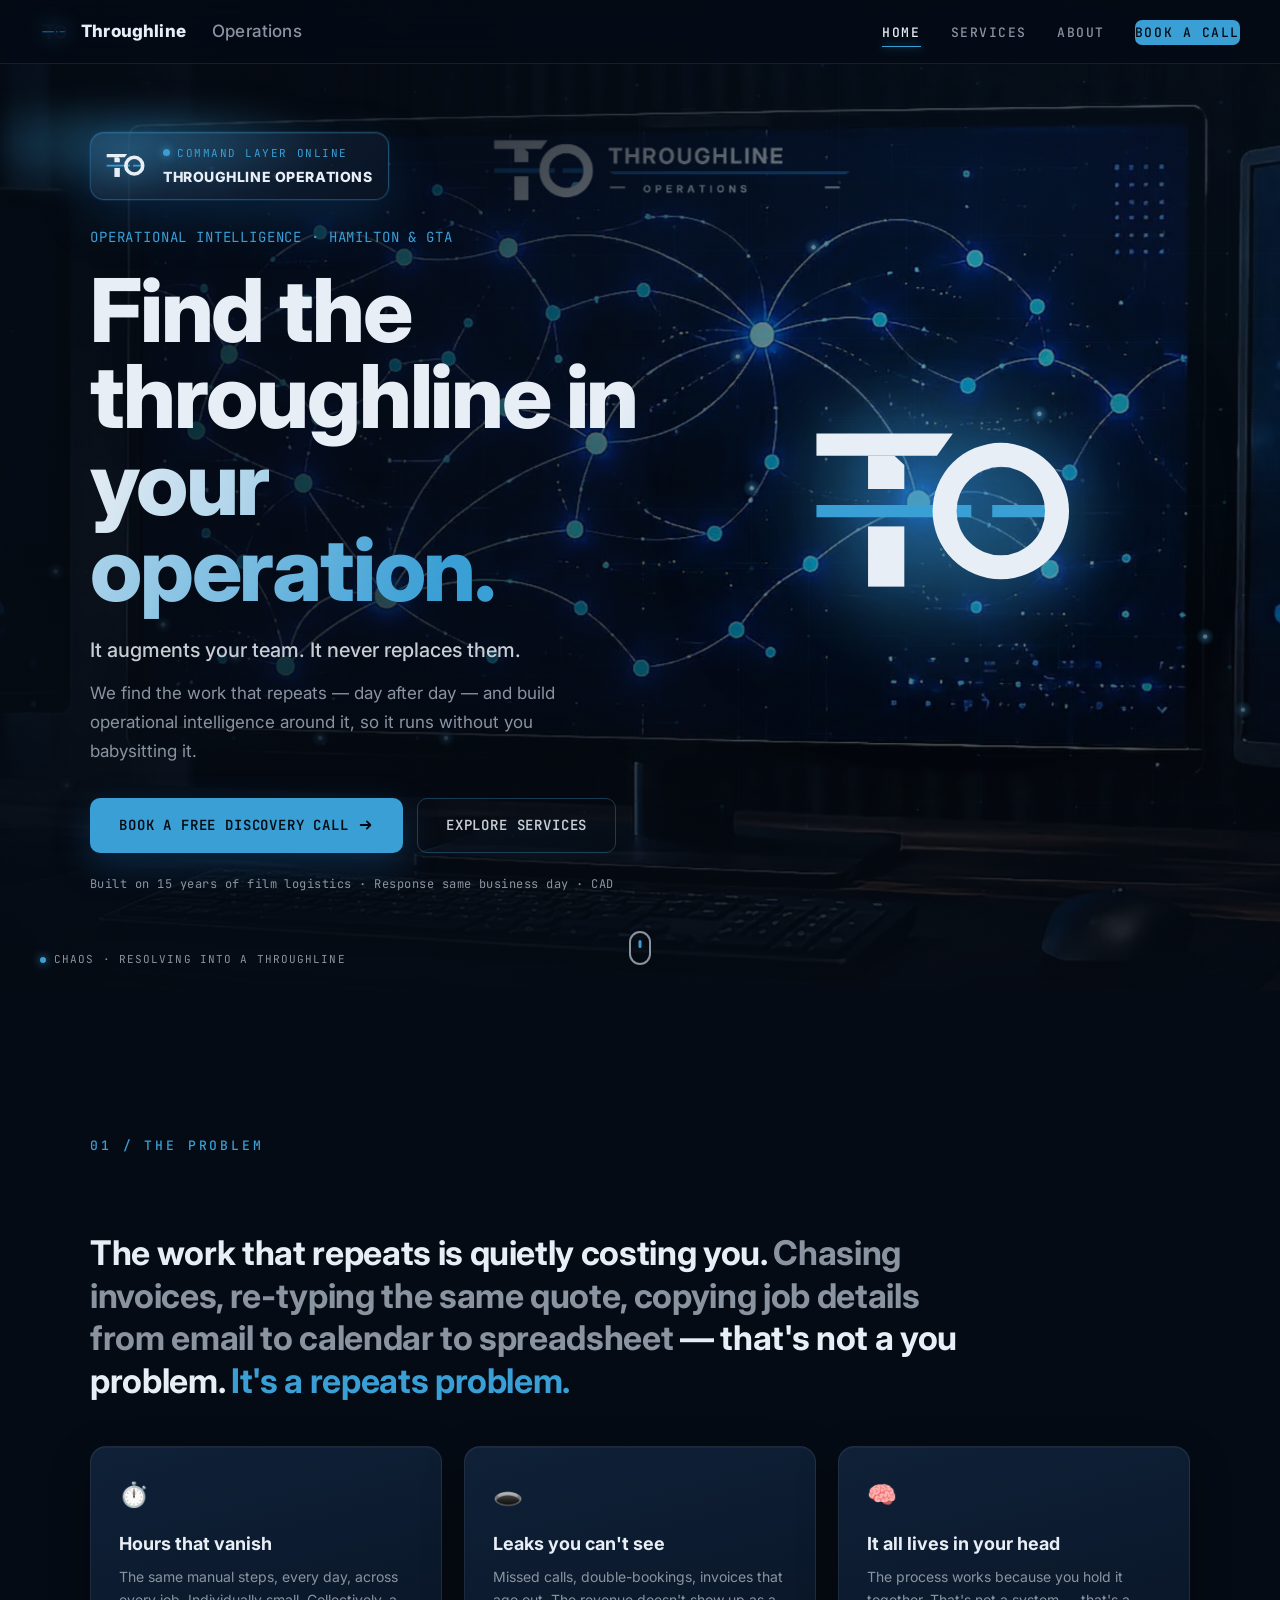
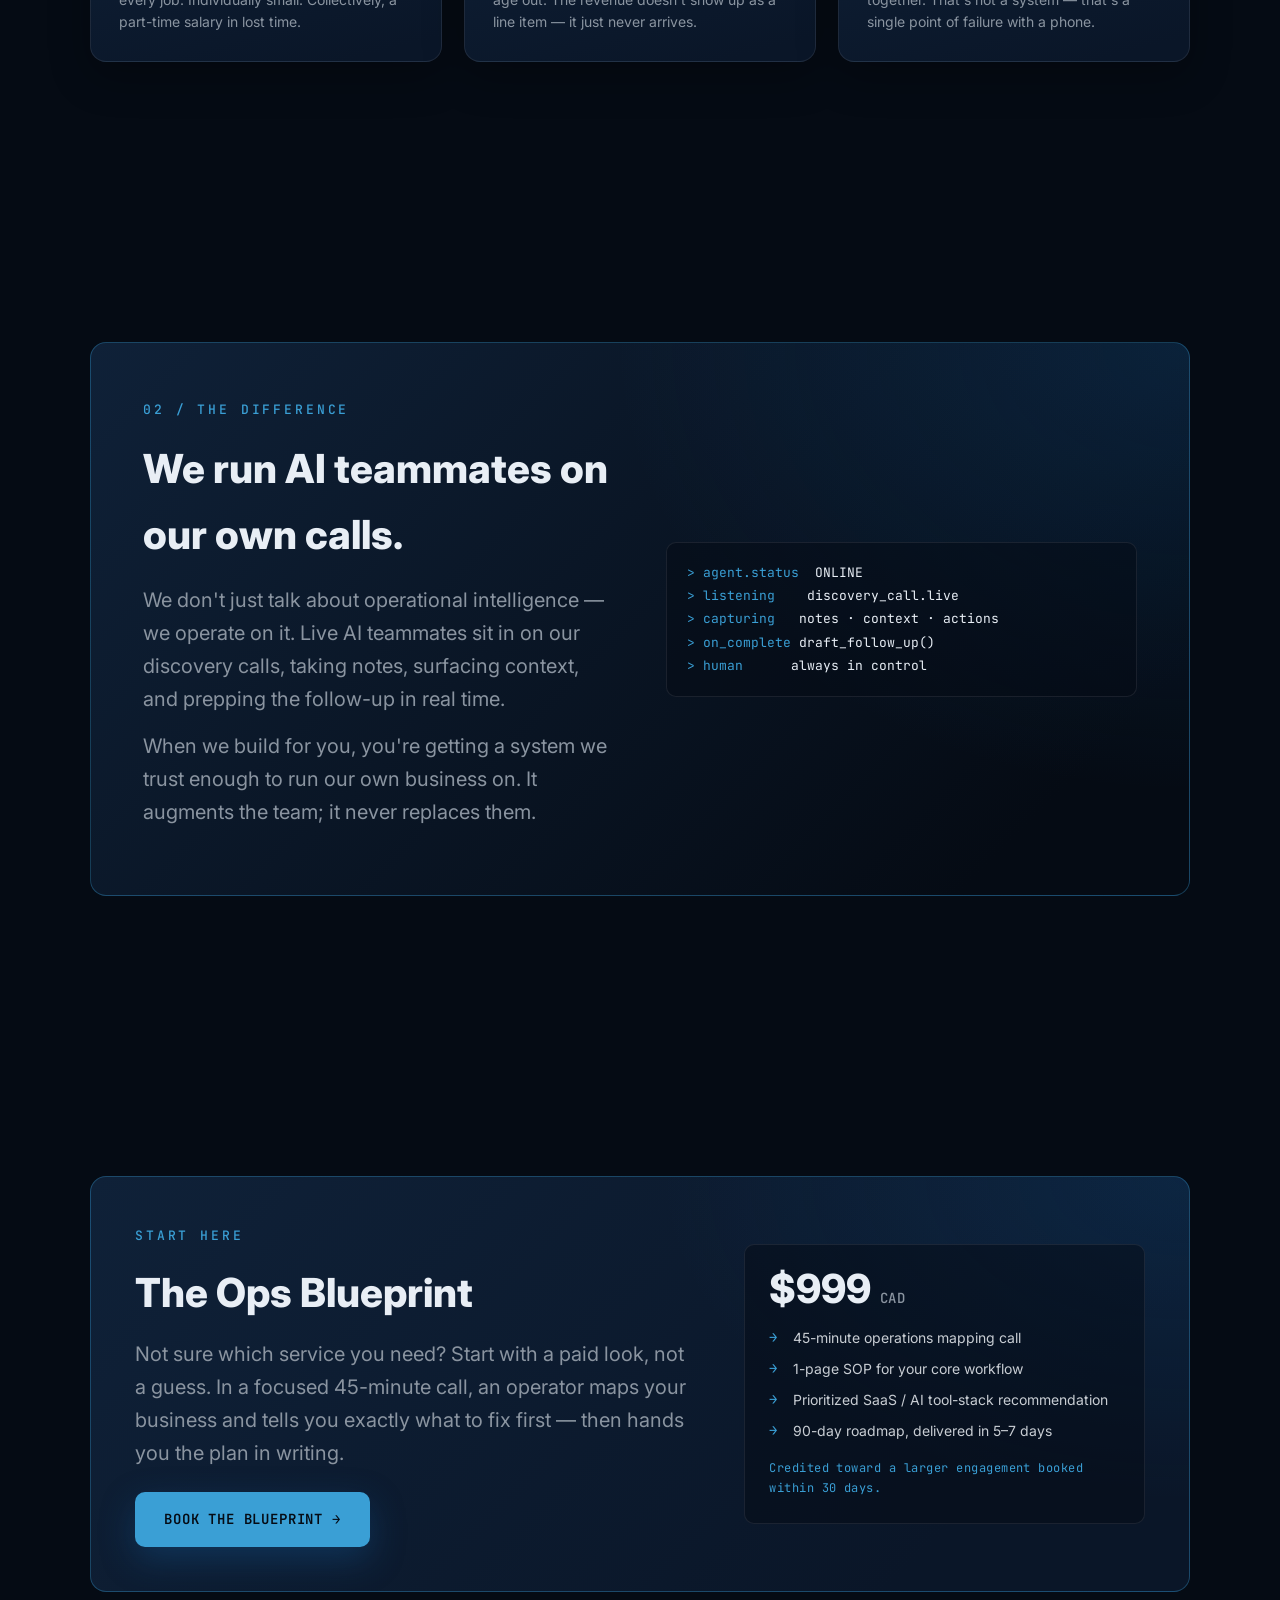
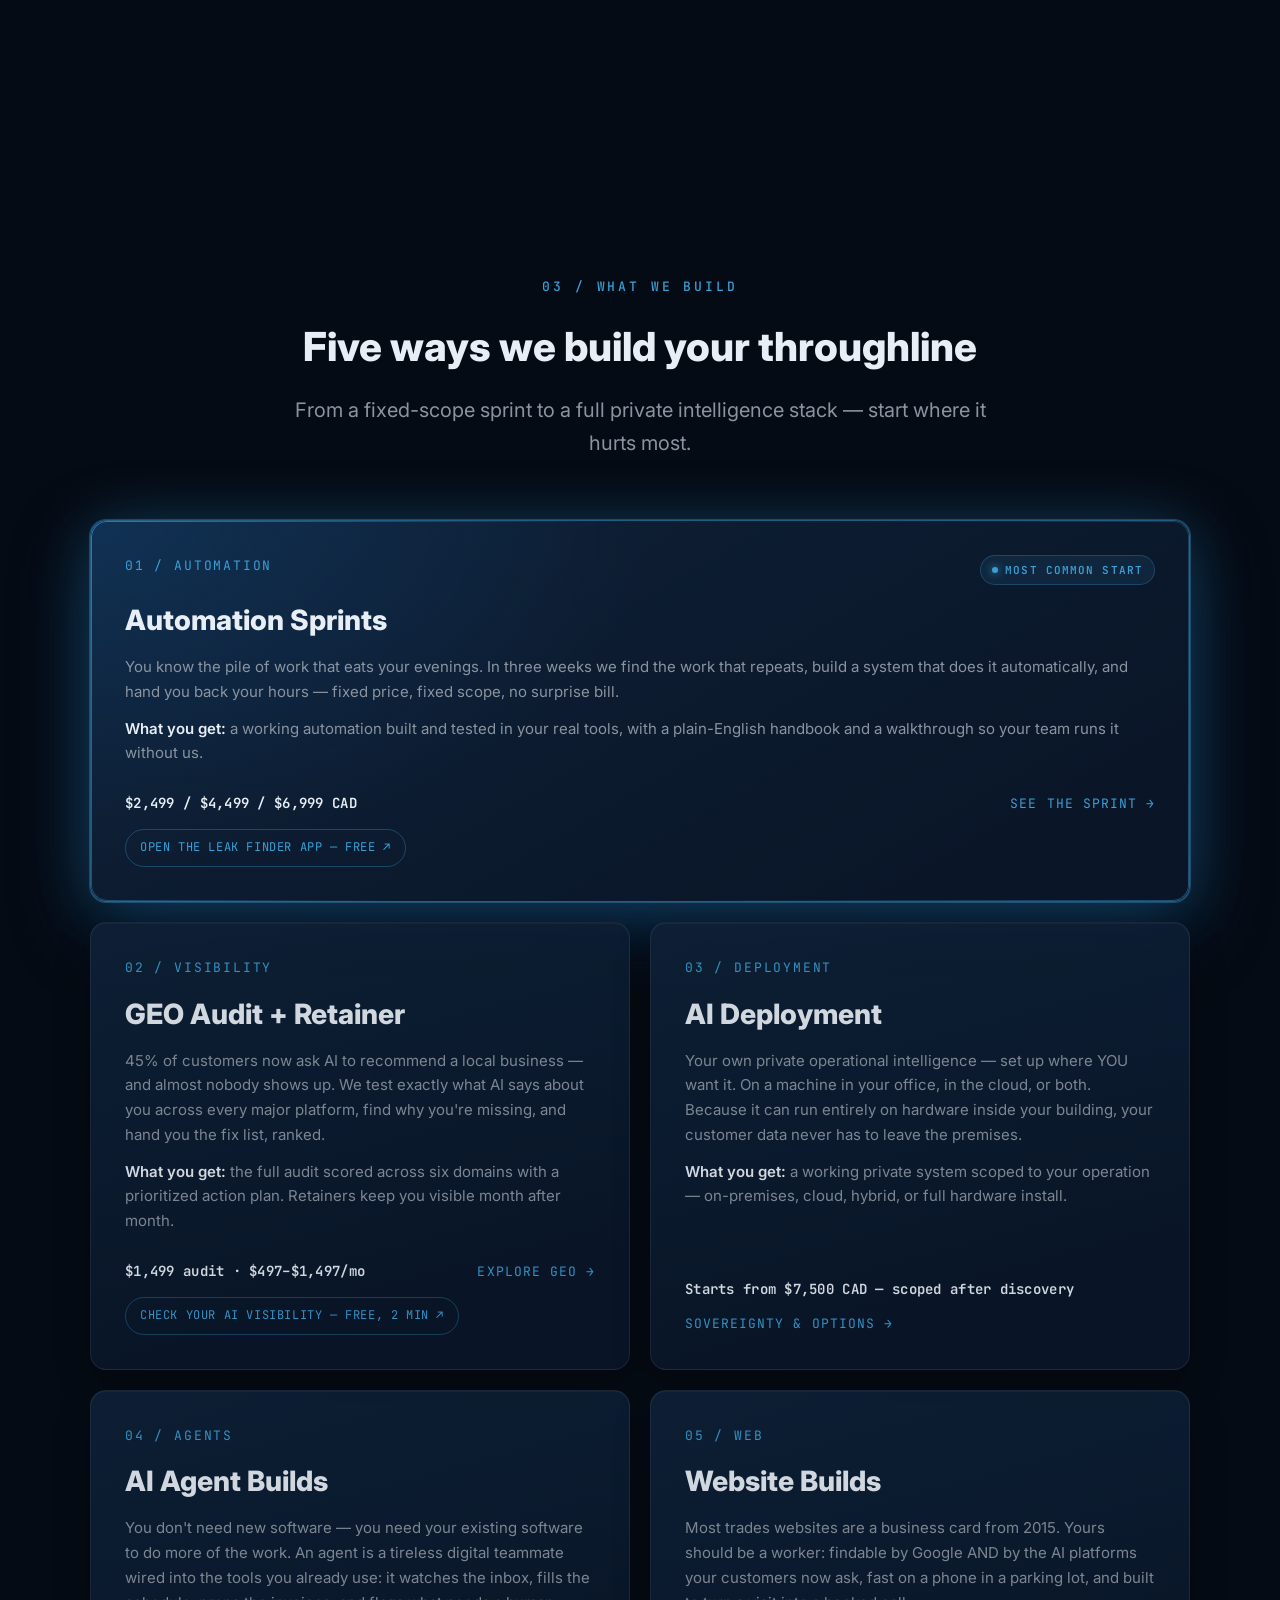
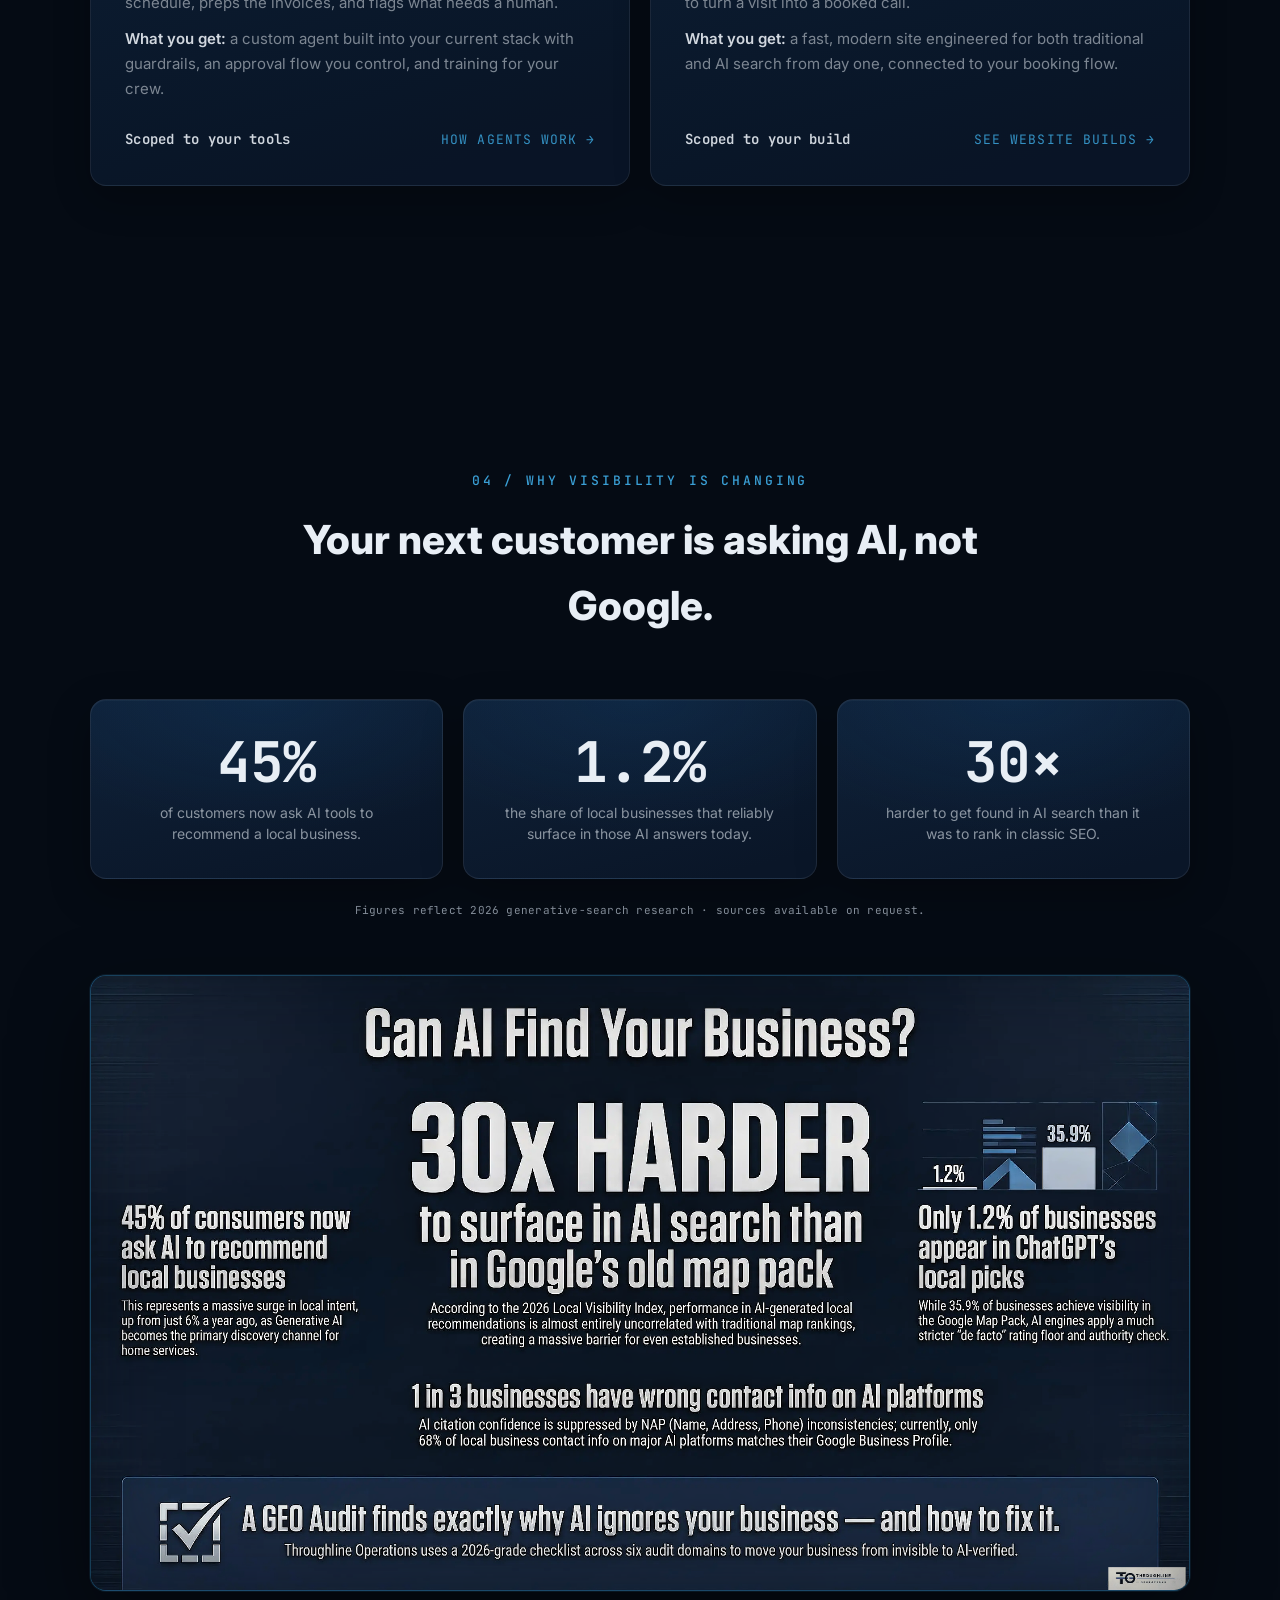
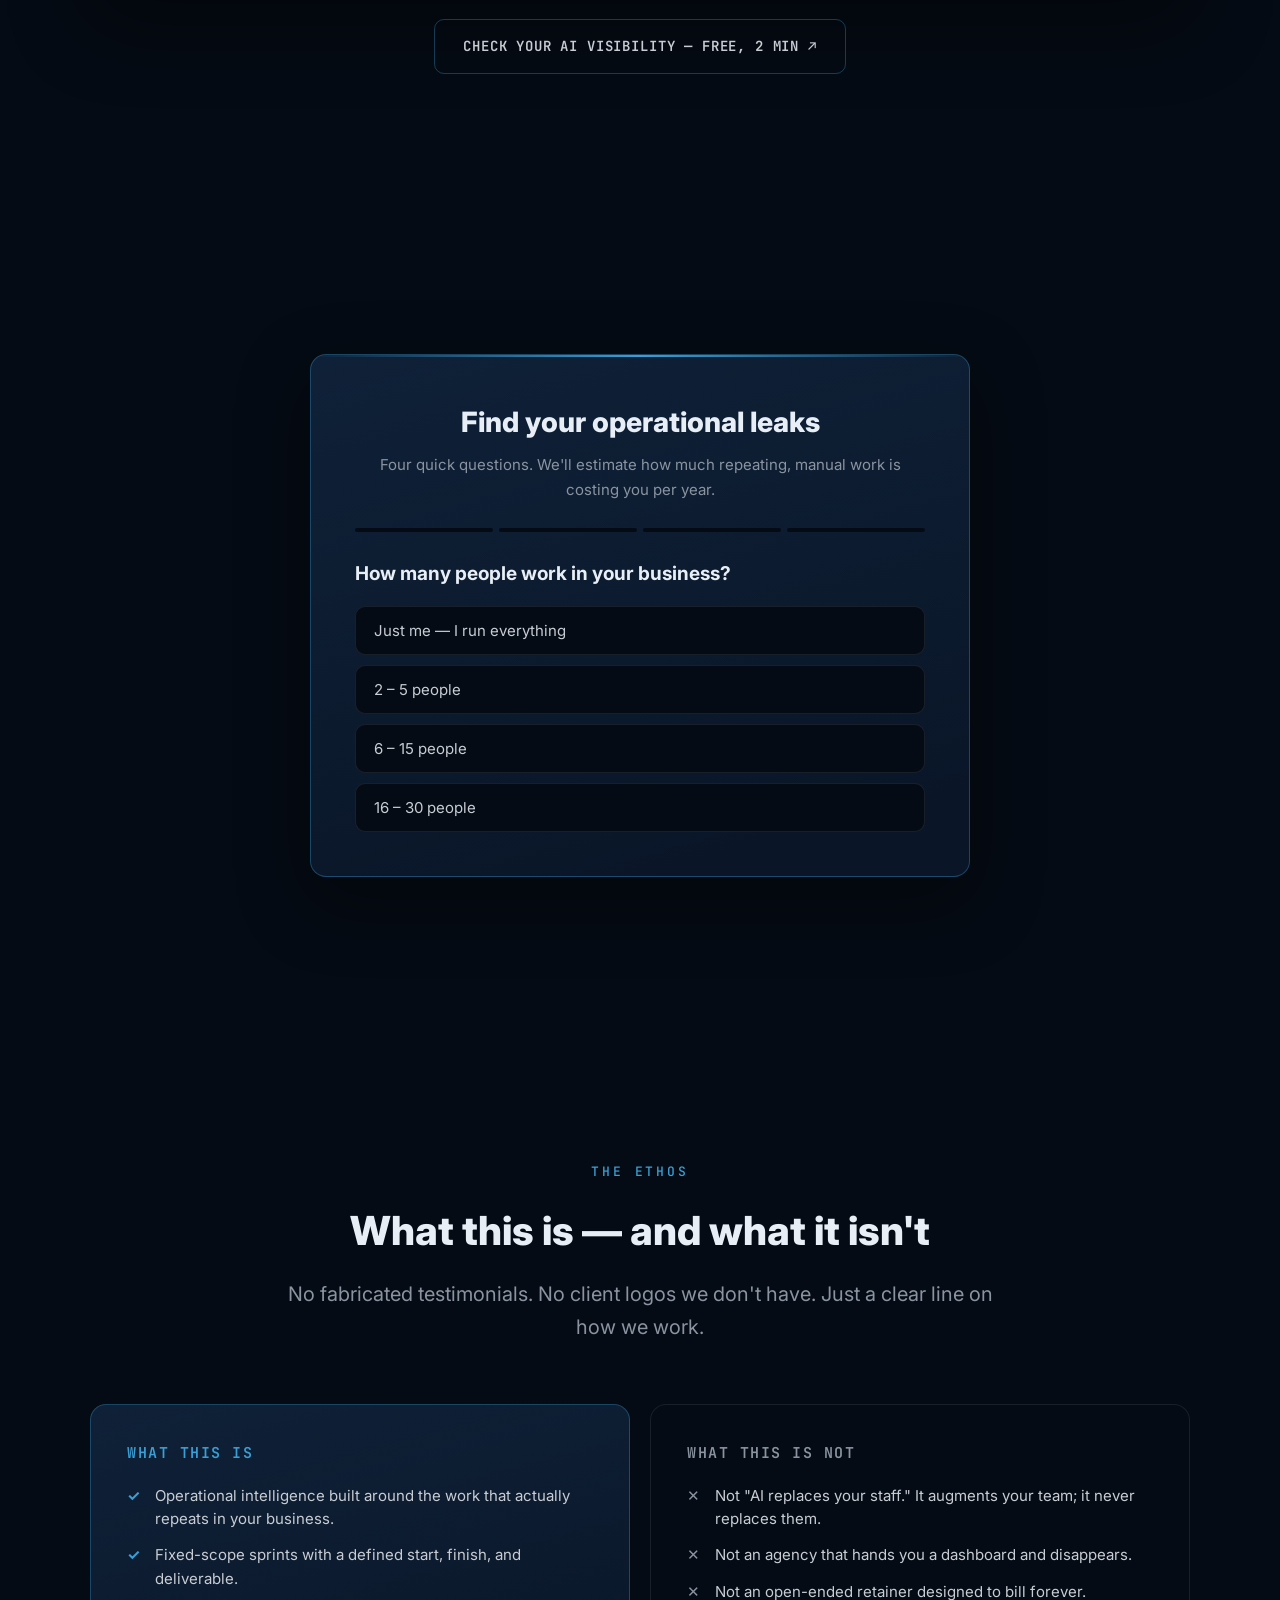
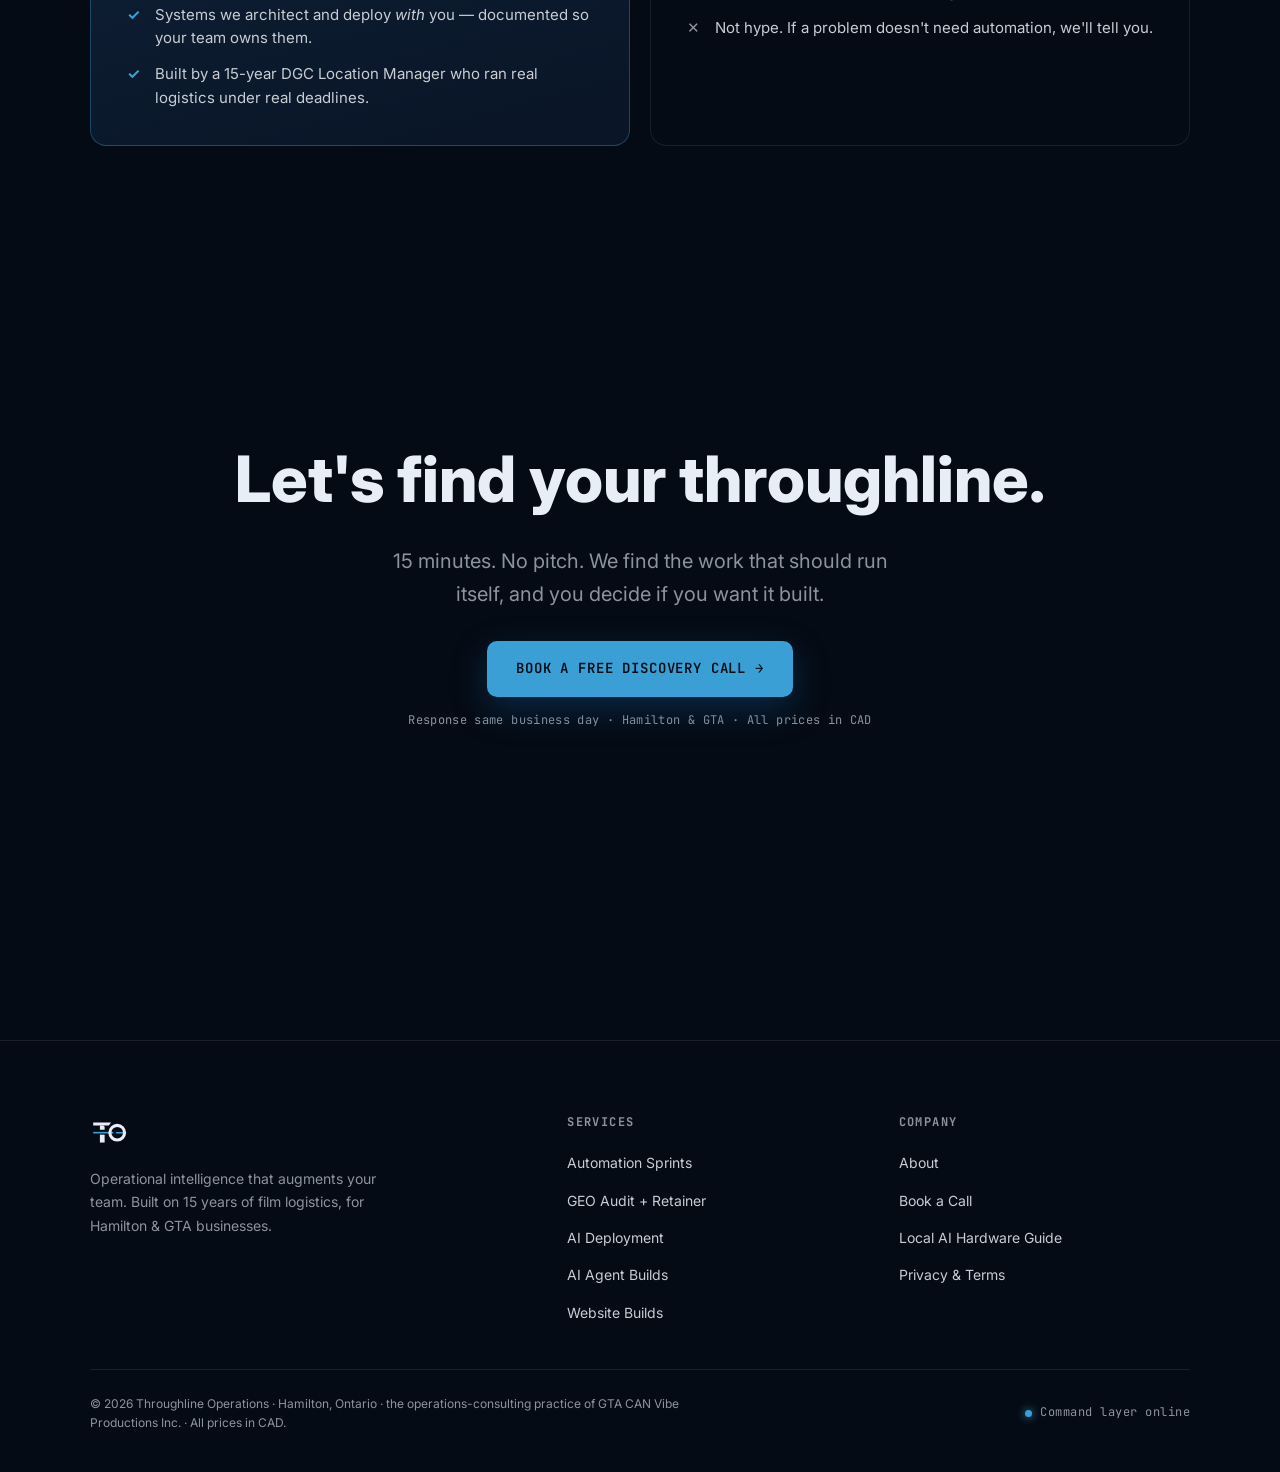
==== commit 10552b30: "Add hardware guide front door" ====
--- a/index.html
+++ b/index.html
@@ -544,7 +544,7 @@
         <ul>
           <li><a href="about.html">About</a></li>
           <li><a href="book.html">Book a Call</a></li>
-          <li><a href="hardware.html">Hardware Guide</a></li>
+          <li><a href="hardware.html">Local AI Hardware Guide</a></li>
           <li><a href="privacy.html">Privacy &amp; Terms</a></li>
         </ul>
       </div>
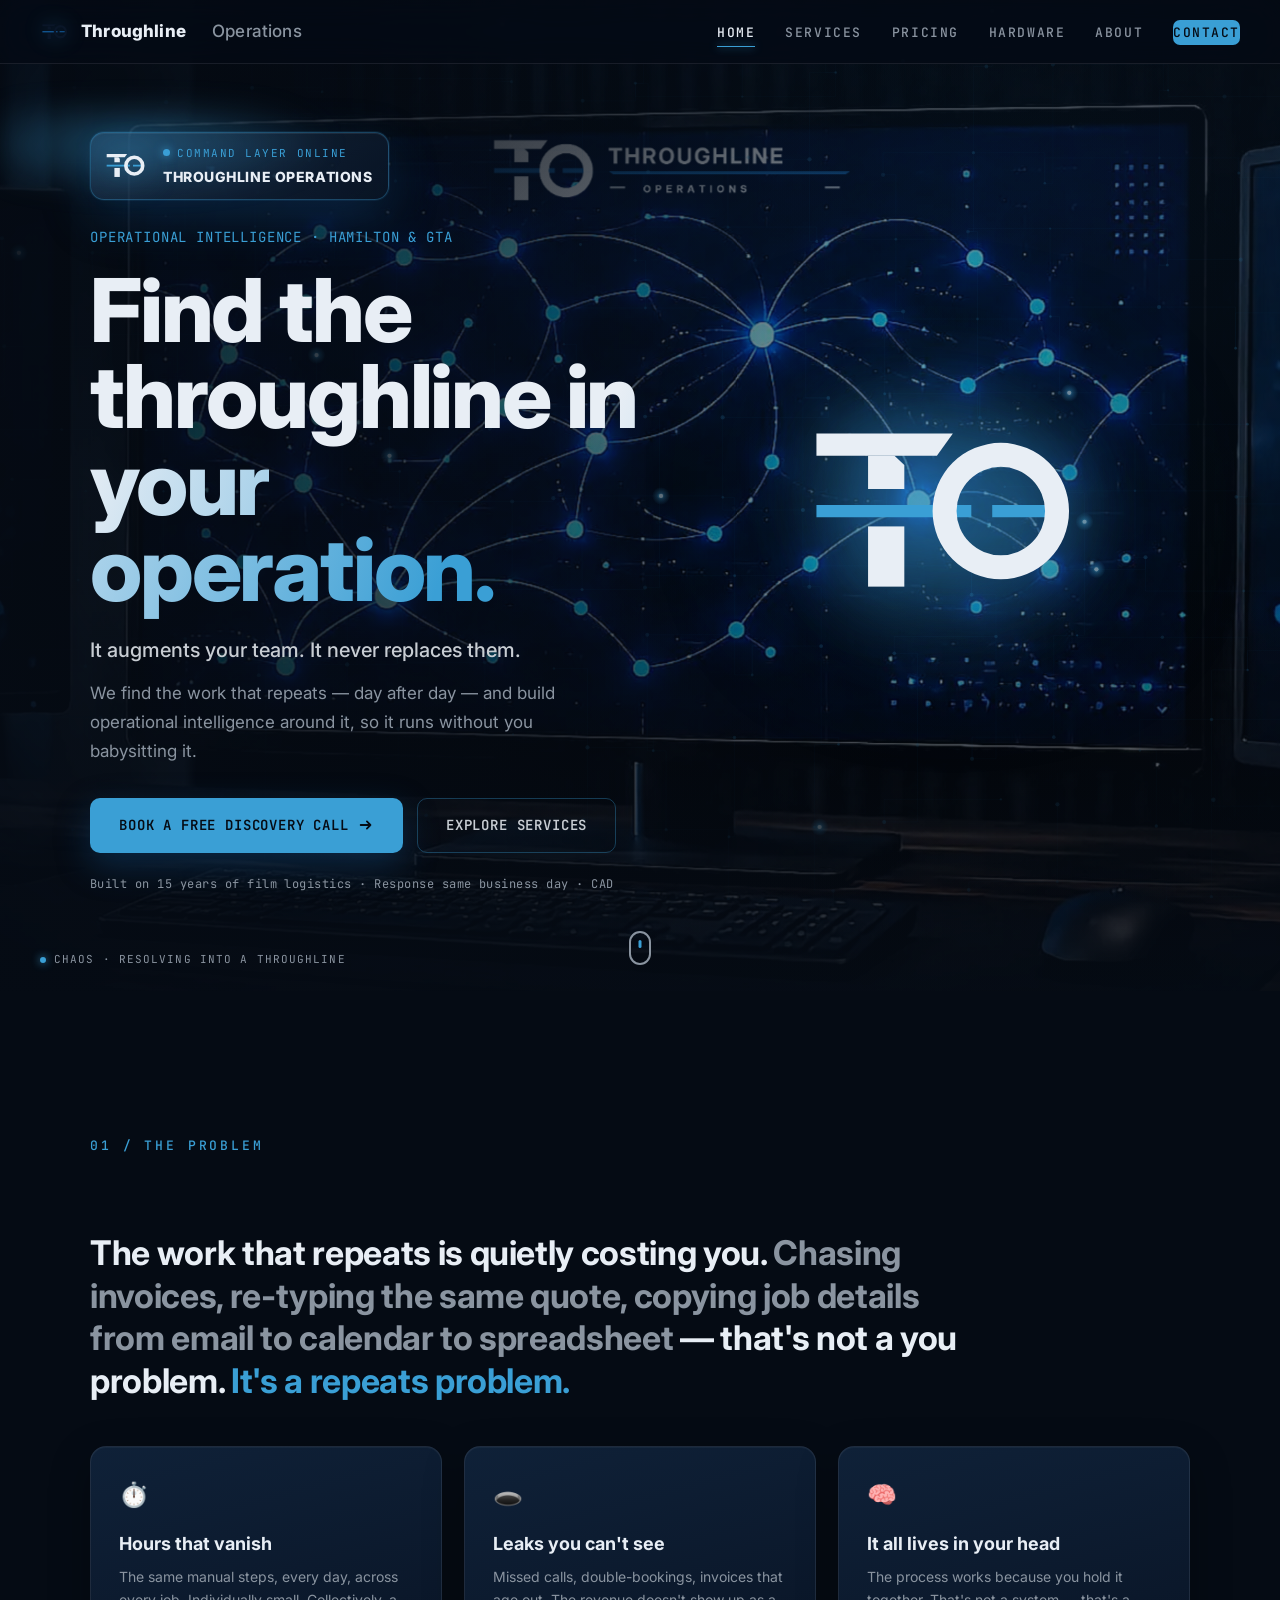
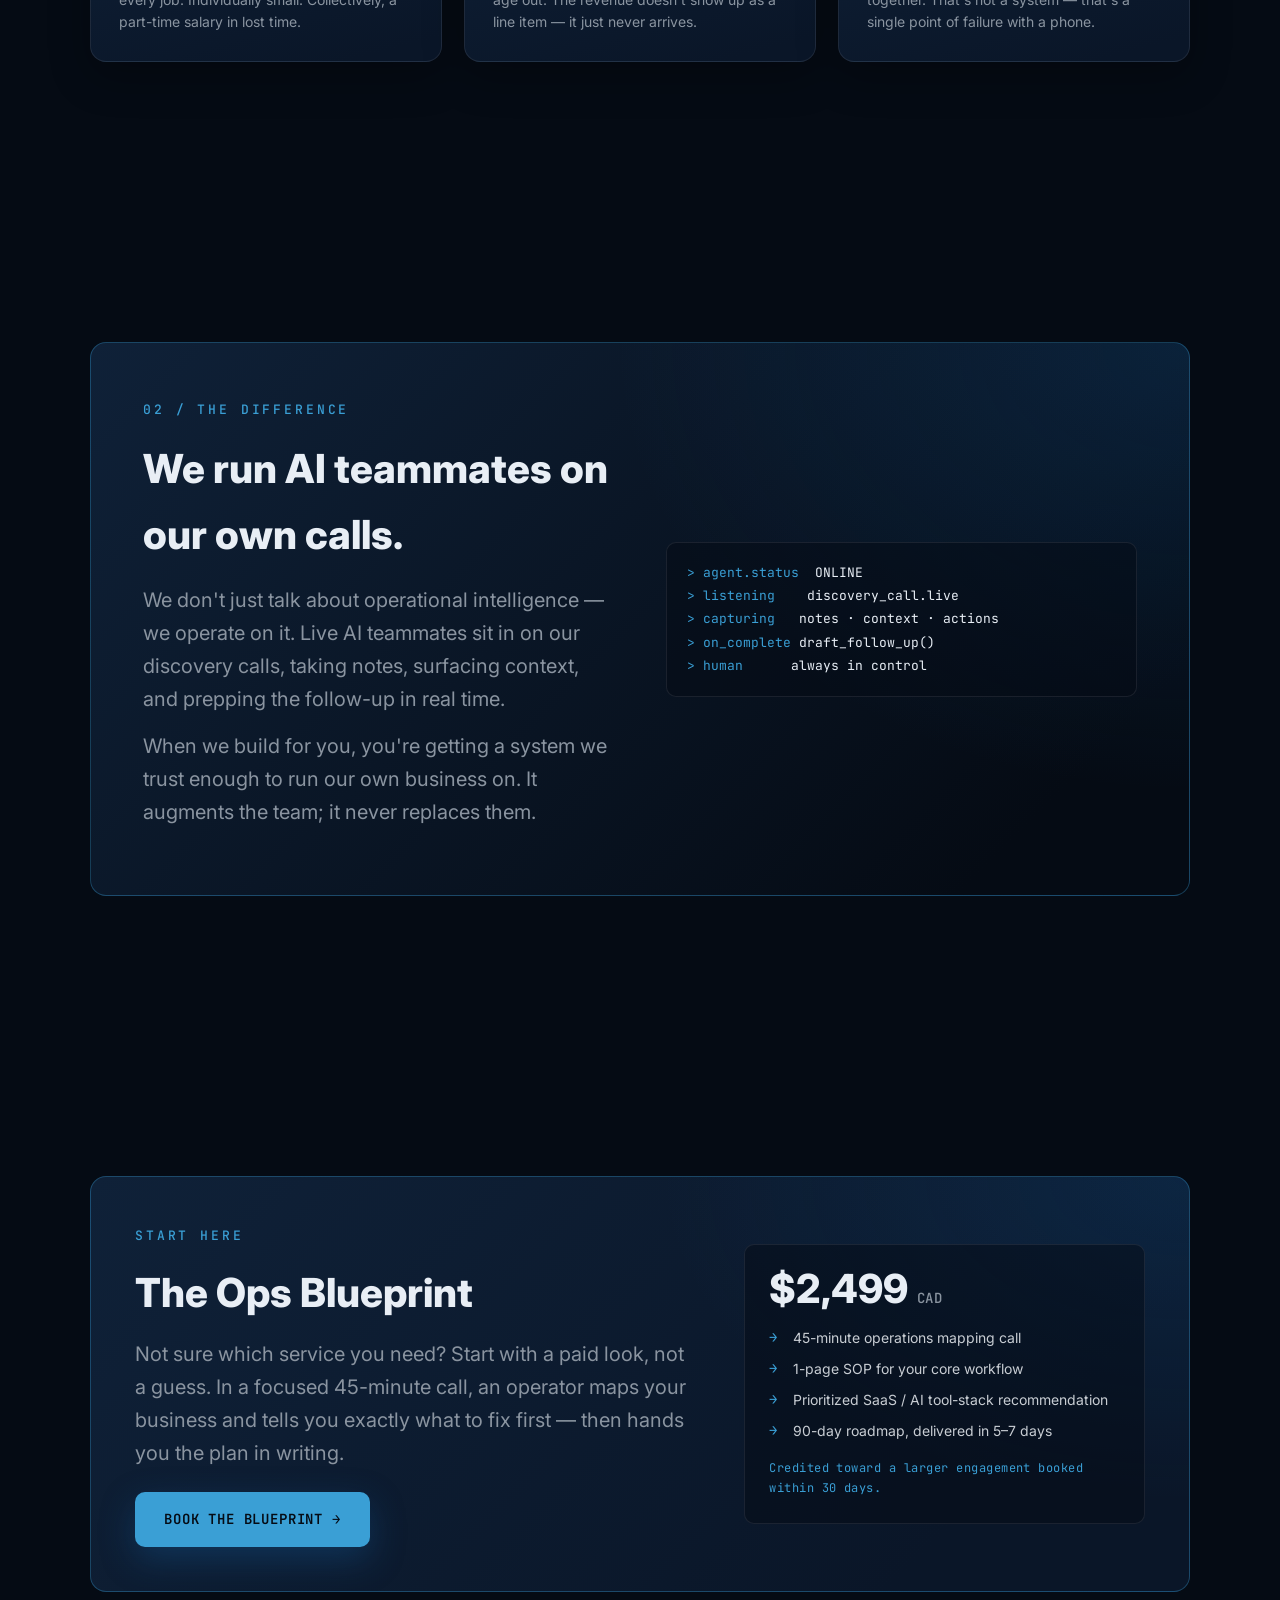
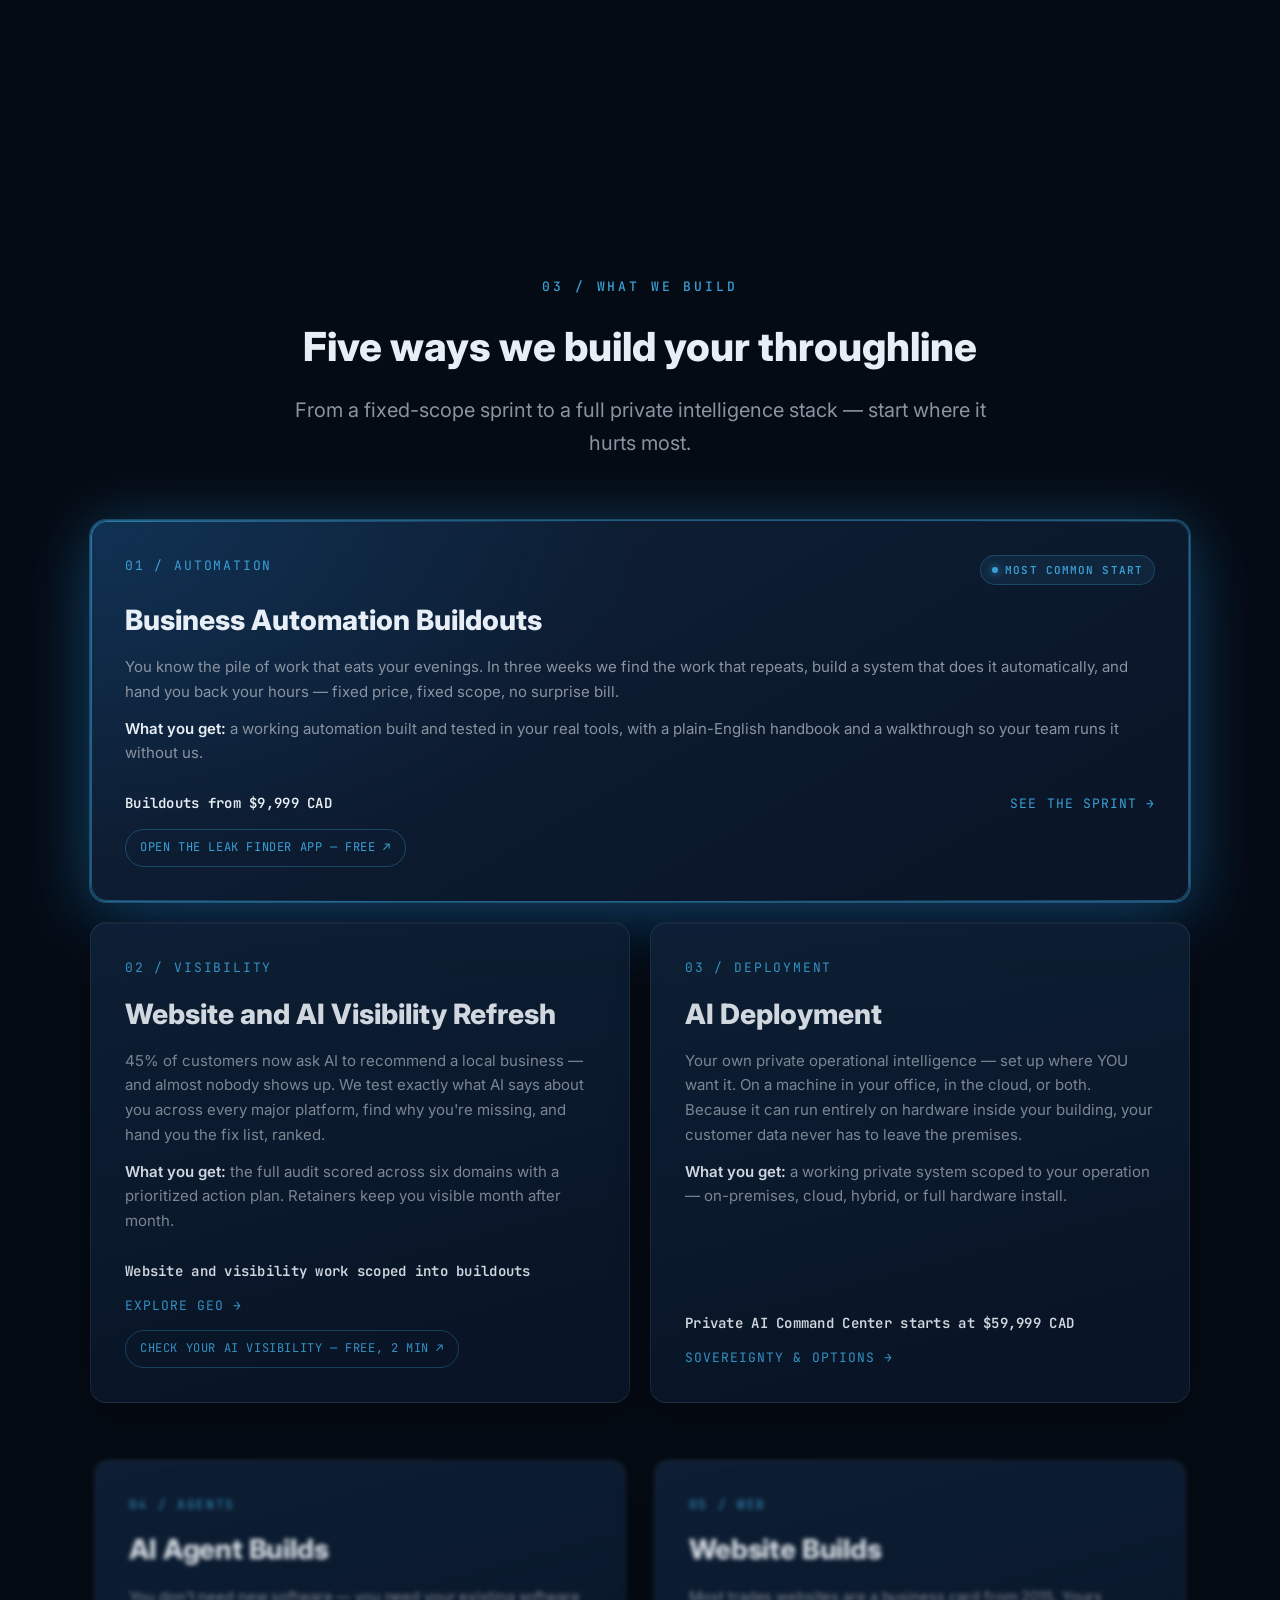
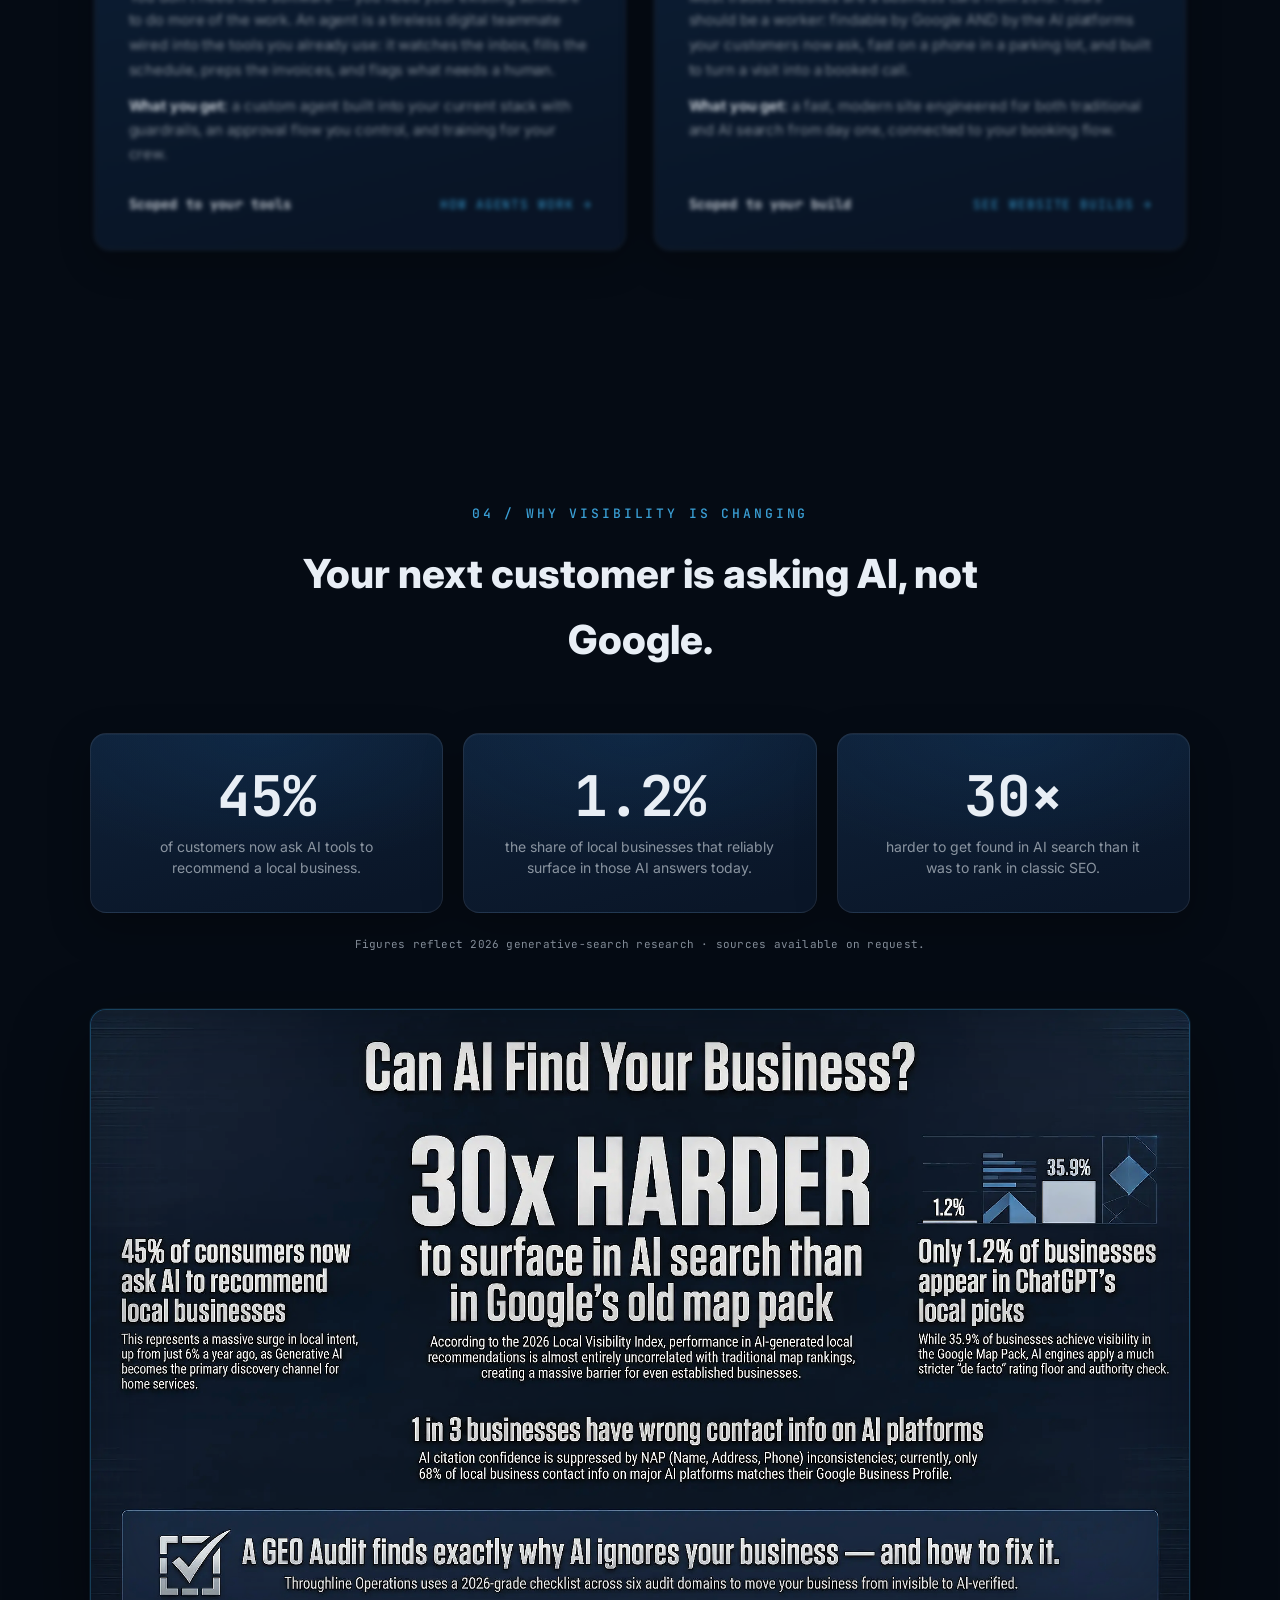
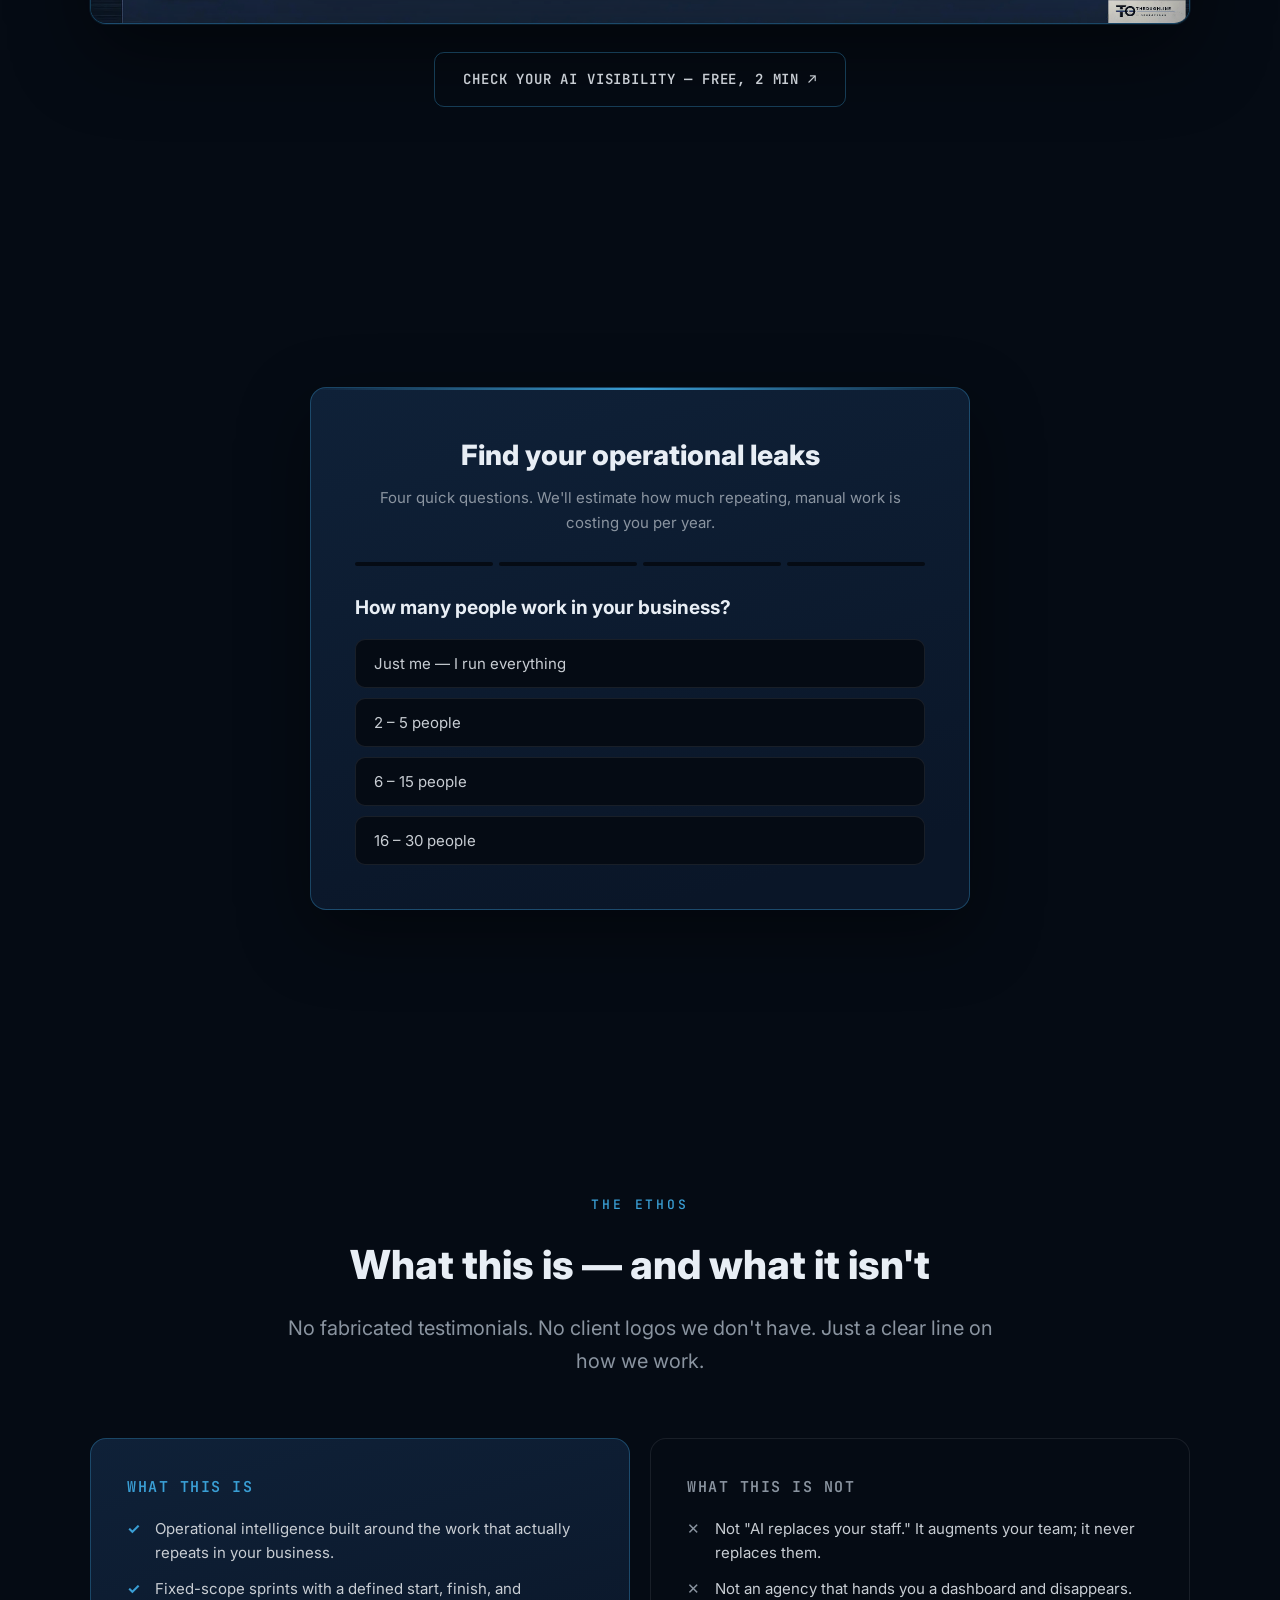
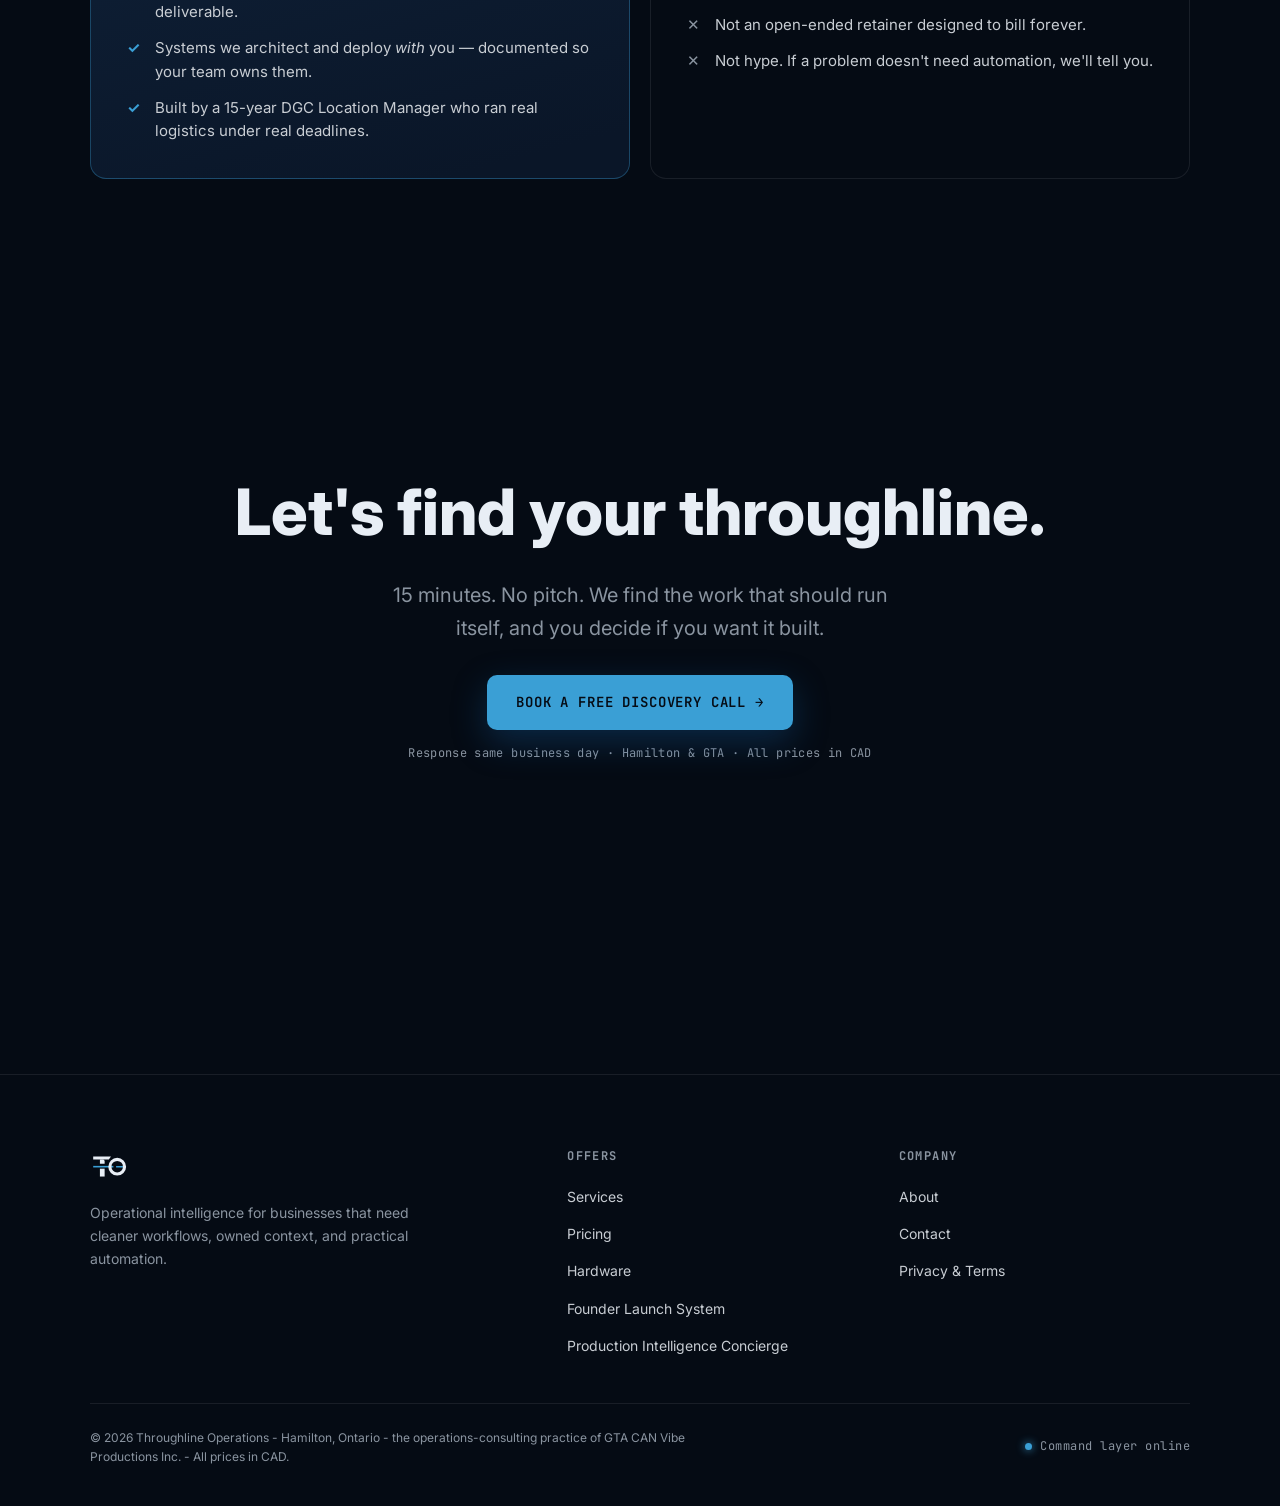
==== commit 23f99428: "Build v3 launch structure" ====
--- a/index.html
+++ b/index.html
@@ -185,7 +185,7 @@
 
 <!-- ═══════════ NAV ═══════════ -->
 <nav class="site-nav">
-  <a href="index.html" class="nav-brand" aria-label="Throughline Operations — home">
+  <a href="index.html" class="nav-brand" aria-label="Throughline Operations home">
     <img src="assets/images/01_square_mark_TO_blue_throughline_transparent.svg" alt="" width="30" height="30">
     <b>Throughline</b>&nbsp;<span>Operations</span>
   </a>
@@ -193,8 +193,10 @@
   <ul class="nav-links">
     <li><a href="index.html" aria-current="page">Home</a></li>
     <li><a href="services.html">Services</a></li>
+    <li><a href="pricing.html">Pricing</a></li>
+    <li><a href="hardware.html">Hardware</a></li>
     <li><a href="about.html">About</a></li>
-    <li><a href="book.html" class="nav-cta">Book a Call</a></li>
+    <li><a href="book.html" class="nav-cta">Contact</a></li>
   </ul>
 </nav>
 
@@ -300,7 +302,7 @@
         <a href="book.html" class="btn btn-primary" style="margin-top:22px;">Book the Blueprint →</a>
       </div>
       <div class="blueprint-side">
-        <div class="blueprint-price">$999<span> CAD</span></div>
+        <div class="blueprint-price">$2,499<span> CAD</span></div>
         <ul class="blueprint-list">
           <li>45-minute operations mapping call</li>
           <li>1-page SOP for your core workflow</li>
@@ -327,11 +329,11 @@
           <span class="svc-num">01 / Automation</span>
           <span class="badge">Most common start</span>
         </div>
-        <h3>Automation Sprints</h3>
+        <h3>Business Automation Buildouts</h3>
         <p>You know the pile of work that eats your evenings. In three weeks we find the work that repeats, build a system that does it automatically, and hand you back your hours — fixed price, fixed scope, no surprise bill.</p>
         <p class="svc-get"><b>What you get:</b> a working automation built and tested in your real tools, with a plain-English handbook and a walkthrough so your team runs it without us.</p>
         <div class="svc-foot">
-          <span class="svc-price">$2,499 / $4,499 / $6,999 CAD</span>
+          <span class="svc-price">Buildouts from $9,999 CAD</span>
           <a href="services.html#sprints" class="svc-link">See the sprint →</a>
         </div>
         <a href="https://opal.google/app/1l8r87AUrYgwJrl-T87pyC1-mm6s_73_l" target="_blank" rel="noopener" class="card-opal">Open the Leak Finder app — free ↗</a>
@@ -339,11 +341,11 @@
 
       <div class="svc-card rv rv-1">
         <span class="svc-num">02 / Visibility</span>
-        <h3>GEO Audit + Retainer</h3>
+        <h3>Website and AI Visibility Refresh</h3>
         <p>45% of customers now ask AI to recommend a local business — and almost nobody shows up. We test exactly what AI says about you across every major platform, find why you're missing, and hand you the fix list, ranked.</p>
         <p class="svc-get"><b>What you get:</b> the full audit scored across six domains with a prioritized action plan. Retainers keep you visible month after month.</p>
         <div class="svc-foot">
-          <span class="svc-price">$1,499 audit · $497–$1,497/mo</span>
+          <span class="svc-price">Website and visibility work scoped into buildouts</span>
           <a href="services.html#geo" class="svc-link">Explore GEO →</a>
         </div>
         <a href="https://opal.google/app/1hIbFMtTSAqeh8qseIF_1jXHIg0GjYL4u" target="_blank" rel="noopener" class="card-opal">Check your AI visibility — free, 2 min ↗</a>
@@ -355,7 +357,7 @@
         <p>Your own private operational intelligence — set up where YOU want it. On a machine in your office, in the cloud, or both. Because it can run entirely on hardware inside your building, your customer data never has to leave the premises.</p>
         <p class="svc-get"><b>What you get:</b> a working private system scoped to your operation — on-premises, cloud, hybrid, or full hardware install.</p>
         <div class="svc-foot">
-          <span class="svc-price">Starts from $7,500 CAD — scoped after discovery</span>
+          <span class="svc-price">Private AI Command Center starts at $59,999 CAD</span>
           <span class="svc-link">Sovereignty &amp; options →</span>
         </div>
       </a>
@@ -527,30 +529,29 @@
     <div class="footer-top">
       <div class="footer-brand-block">
         <img src="assets/images/03_square_mark_TO_chrome.svg" alt="Throughline Operations">
-        <p>Operational intelligence that augments your team. Built on 15 years of film logistics, for Hamilton &amp; GTA businesses.</p>
+        <p>Operational intelligence for businesses that need cleaner workflows, owned context, and practical automation.</p>
       </div>
       <div class="footer-col">
-        <h4>Services</h4>
+        <h4>Offers</h4>
         <ul>
-          <li><a href="services.html#sprints">Automation Sprints</a></li>
-          <li><a href="services.html#geo">GEO Audit + Retainer</a></li>
-          <li><a href="services.html#deployment">AI Deployment</a></li>
-          <li><a href="services.html#agents">AI Agent Builds</a></li>
-          <li><a href="services.html#websites">Website Builds</a></li>
+          <li><a href="services.html">Services</a></li>
+          <li><a href="pricing.html">Pricing</a></li>
+          <li><a href="hardware.html">Hardware</a></li>
+          <li><a href="founder.html">Founder Launch System</a></li>
+          <li><a href="vip.html">Production Intelligence Concierge</a></li>
         </ul>
       </div>
       <div class="footer-col">
         <h4>Company</h4>
         <ul>
           <li><a href="about.html">About</a></li>
-          <li><a href="book.html">Book a Call</a></li>
-          <li><a href="hardware.html">Local AI Hardware Guide</a></li>
+          <li><a href="book.html">Contact</a></li>
           <li><a href="privacy.html">Privacy &amp; Terms</a></li>
         </ul>
       </div>
     </div>
     <div class="footer-bottom">
-      <p class="footer-entity">© <span data-year>2026</span> Throughline Operations · Hamilton, Ontario · the operations-consulting practice of GTA CAN Vibe Productions Inc. · All prices in CAD.</p>
+      <p class="footer-entity">&copy; <span data-year>2026</span> Throughline Operations - Hamilton, Ontario - the operations-consulting practice of GTA CAN Vibe Productions Inc. - All prices in CAD.</p>
       <span class="footer-status"><span class="dot"></span> Command layer online</span>
     </div>
   </div>
@@ -621,13 +622,13 @@
     const recTitle = document.getElementById('recTitle');
     const recText = document.getElementById('recText');
     if (waste < 11000) {
-      recTitle.textContent = 'Recommended: Automation Sprint — Essentials · $2,499';
-      recText.textContent = 'A focused, fixed-scope sprint to eliminate one repeating operational leak. Best for solo operators and small teams. Not sure? The $999 Ops Blueprint maps it first.';
+      recTitle.textContent = 'Recommended: AI Operations Blueprint · $2,499';
+      recText.textContent = 'A focused, fixed-scope sprint to eliminate one repeating operational leak. Best for solo operators and small teams. Not sure? The $2,499 AI Operations Blueprint maps it first.';
     } else if (waste < 26000) {
-      recTitle.textContent = 'Recommended: Automation Sprint — Growth · $4,499';
+      recTitle.textContent = 'Recommended: Business Automation Buildout · from $9,999';
       recText.textContent = 'A larger sprint covering several connected workflows and integrations, documented so your team owns the system. Built for growing teams.';
     } else {
-      recTitle.textContent = 'Recommended: Automation Sprint — Operations · $6,999';
+      recTitle.textContent = 'Recommended: AI Workforce Operating System · from $24,999';
       recText.textContent = 'Our deepest sprint tier — intelligent systems across several operational areas, plus a path to ongoing support. For teams with real volume.';
     }
   }
--- a/assets/css/throughline-v2.css
+++ b/assets/css/throughline-v2.css
@@ -371,6 +371,13 @@
   transform: scale(1.04); transition: transform 1.4s var(--ease-out);
 }
 .hero-video.playing, .deploy-video.playing { transform: scale(1); }
+.page-hero.media-stage {
+  min-height: 100svh; display: flex; align-items: center;
+  padding: 132px 0 96px; overflow: hidden;
+}
+.page-hero.media-stage > .container { position: relative; z-index: 1; }
+.page-hero.media-stage .hero-video { z-index: -2; }
+.page-hero.media-stage .media-scrim { z-index: 0; }
 /* navy readability scrim — keeps headline + CTAs legible over motion */
 .media-scrim {
   position: absolute; inset: 0; z-index: 1; pointer-events: none;
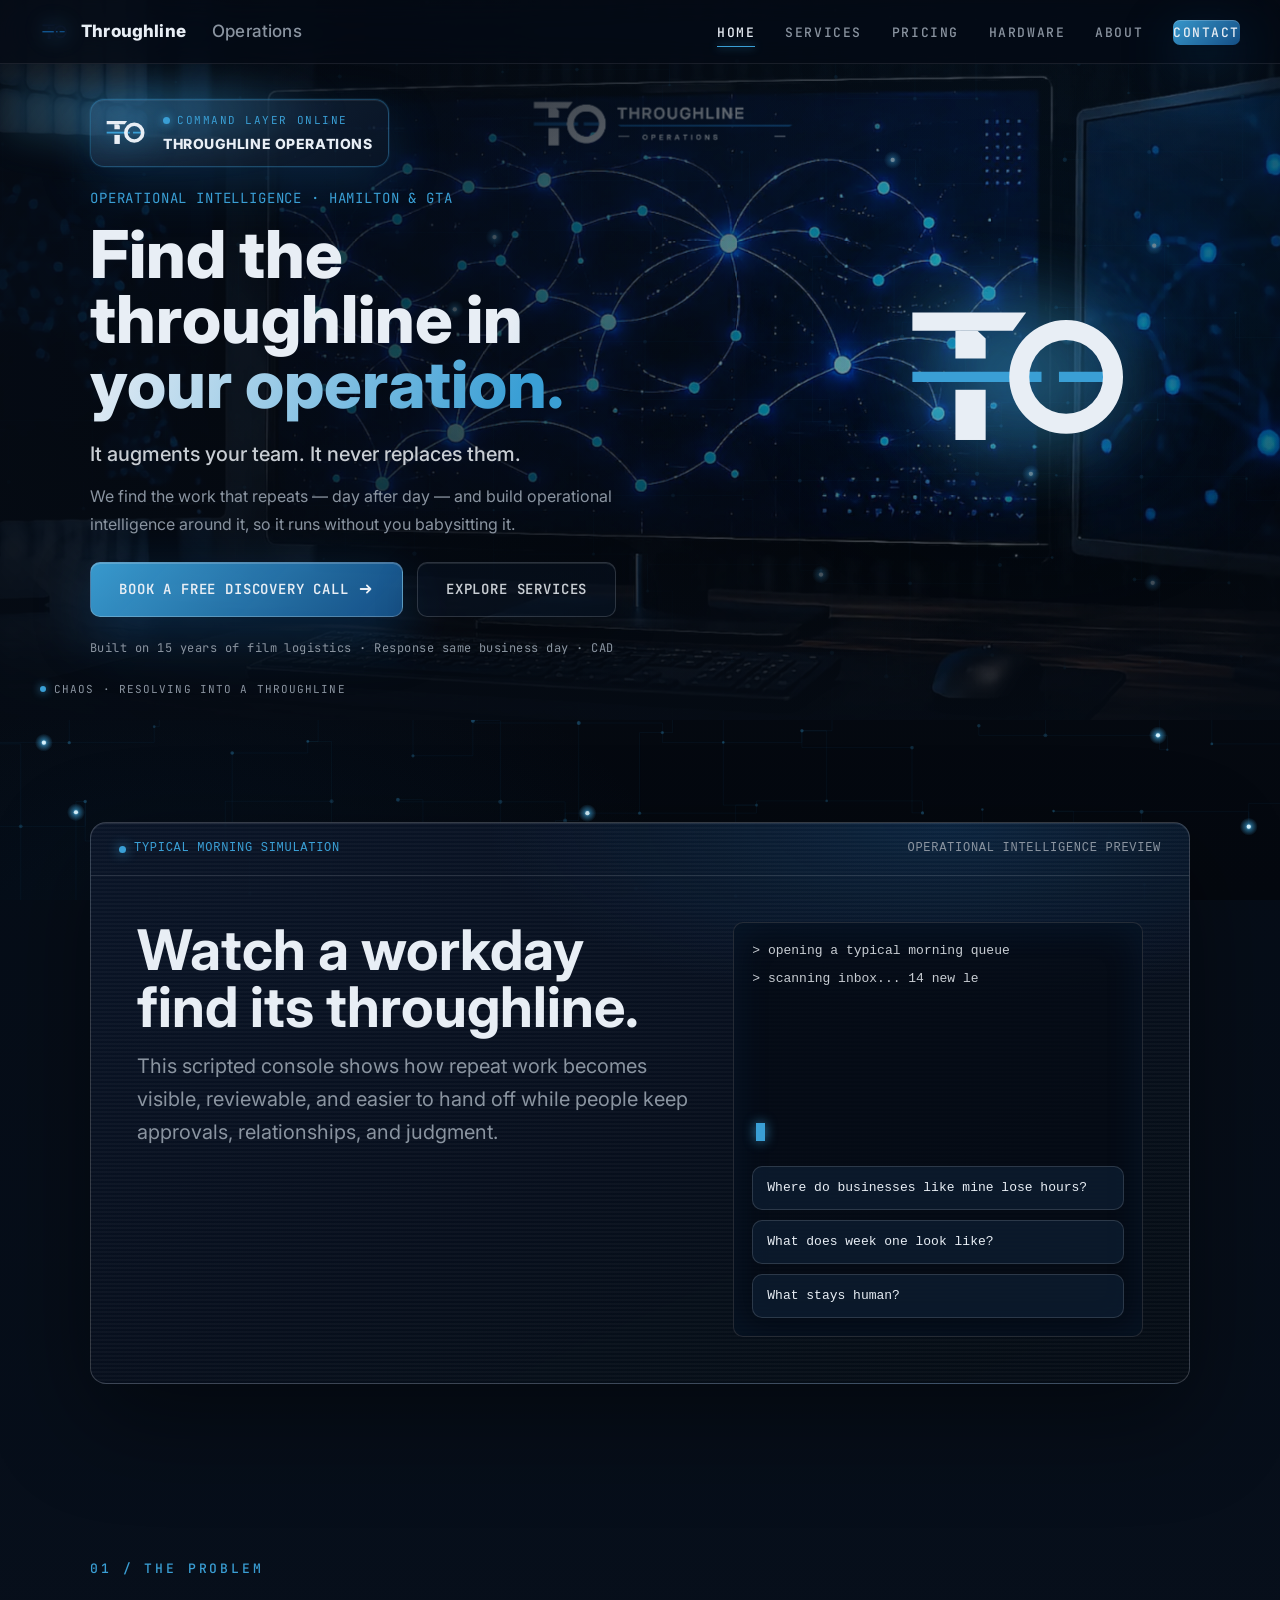
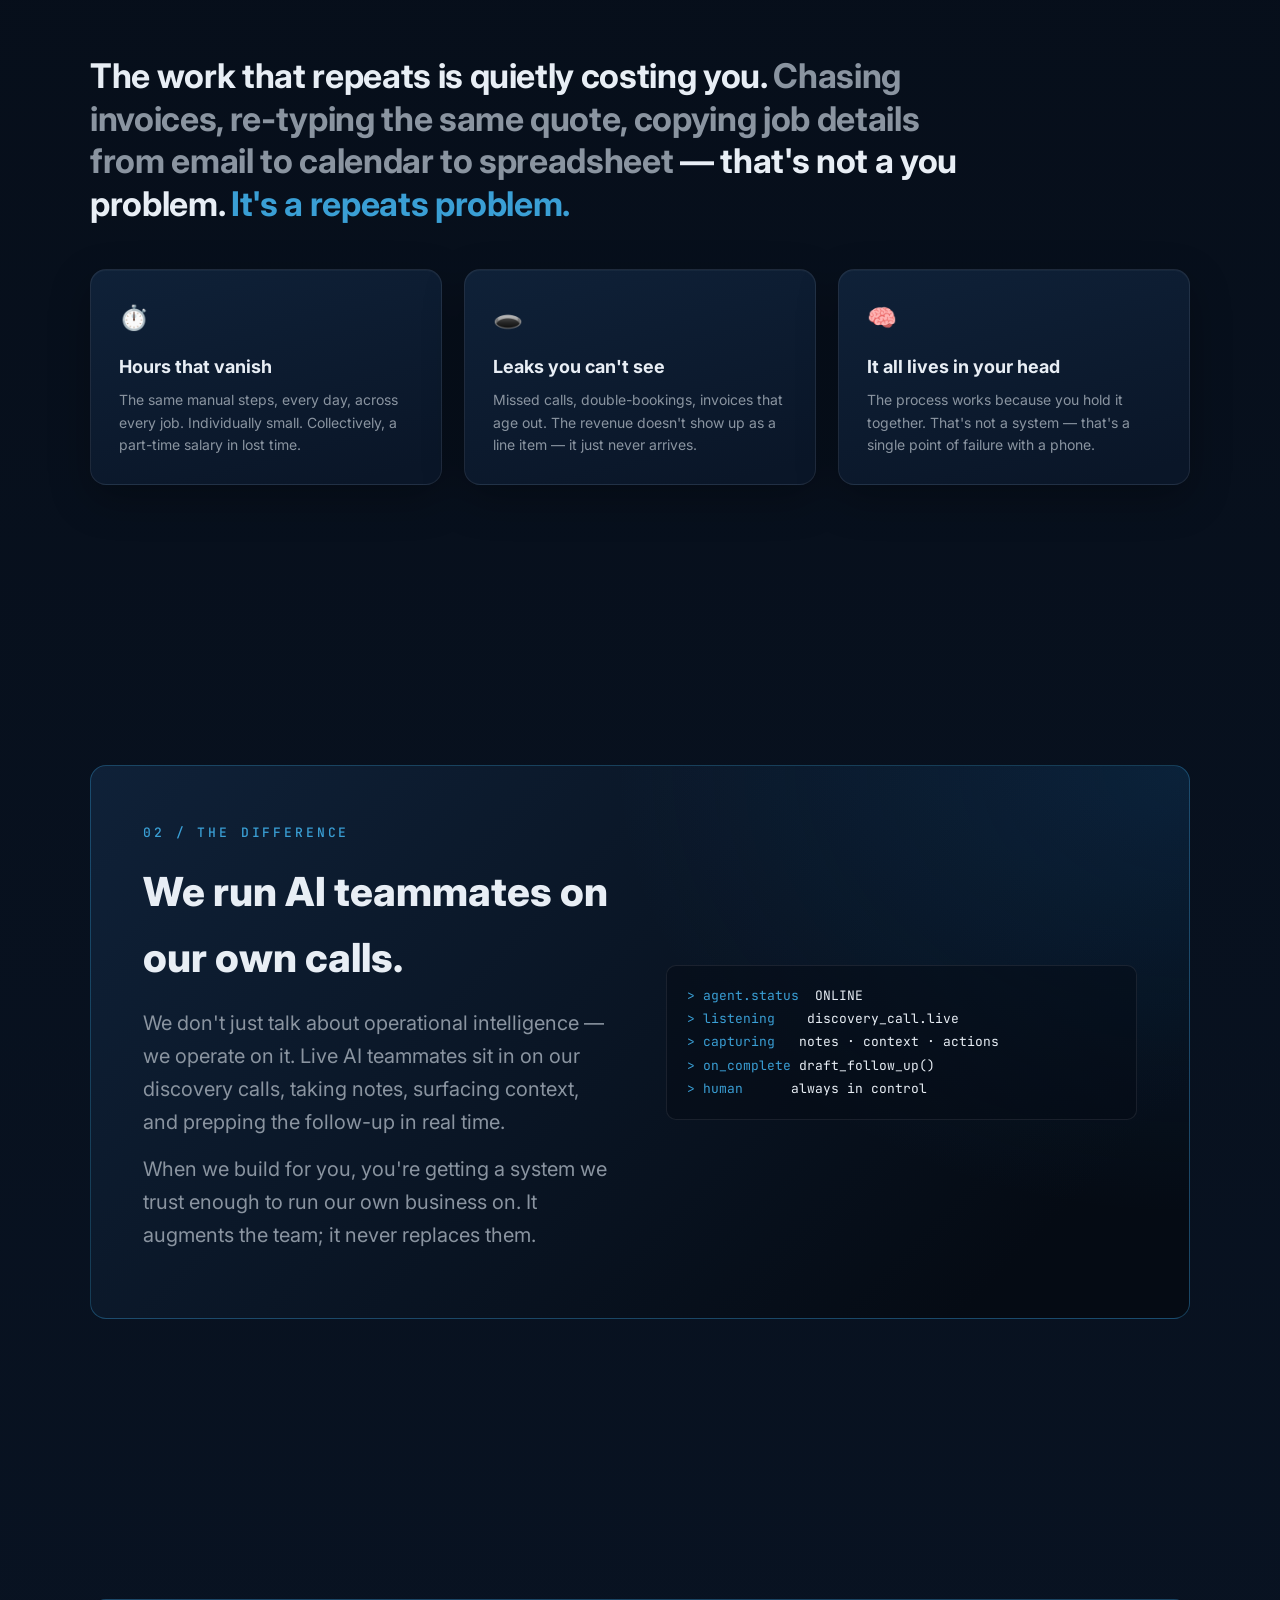
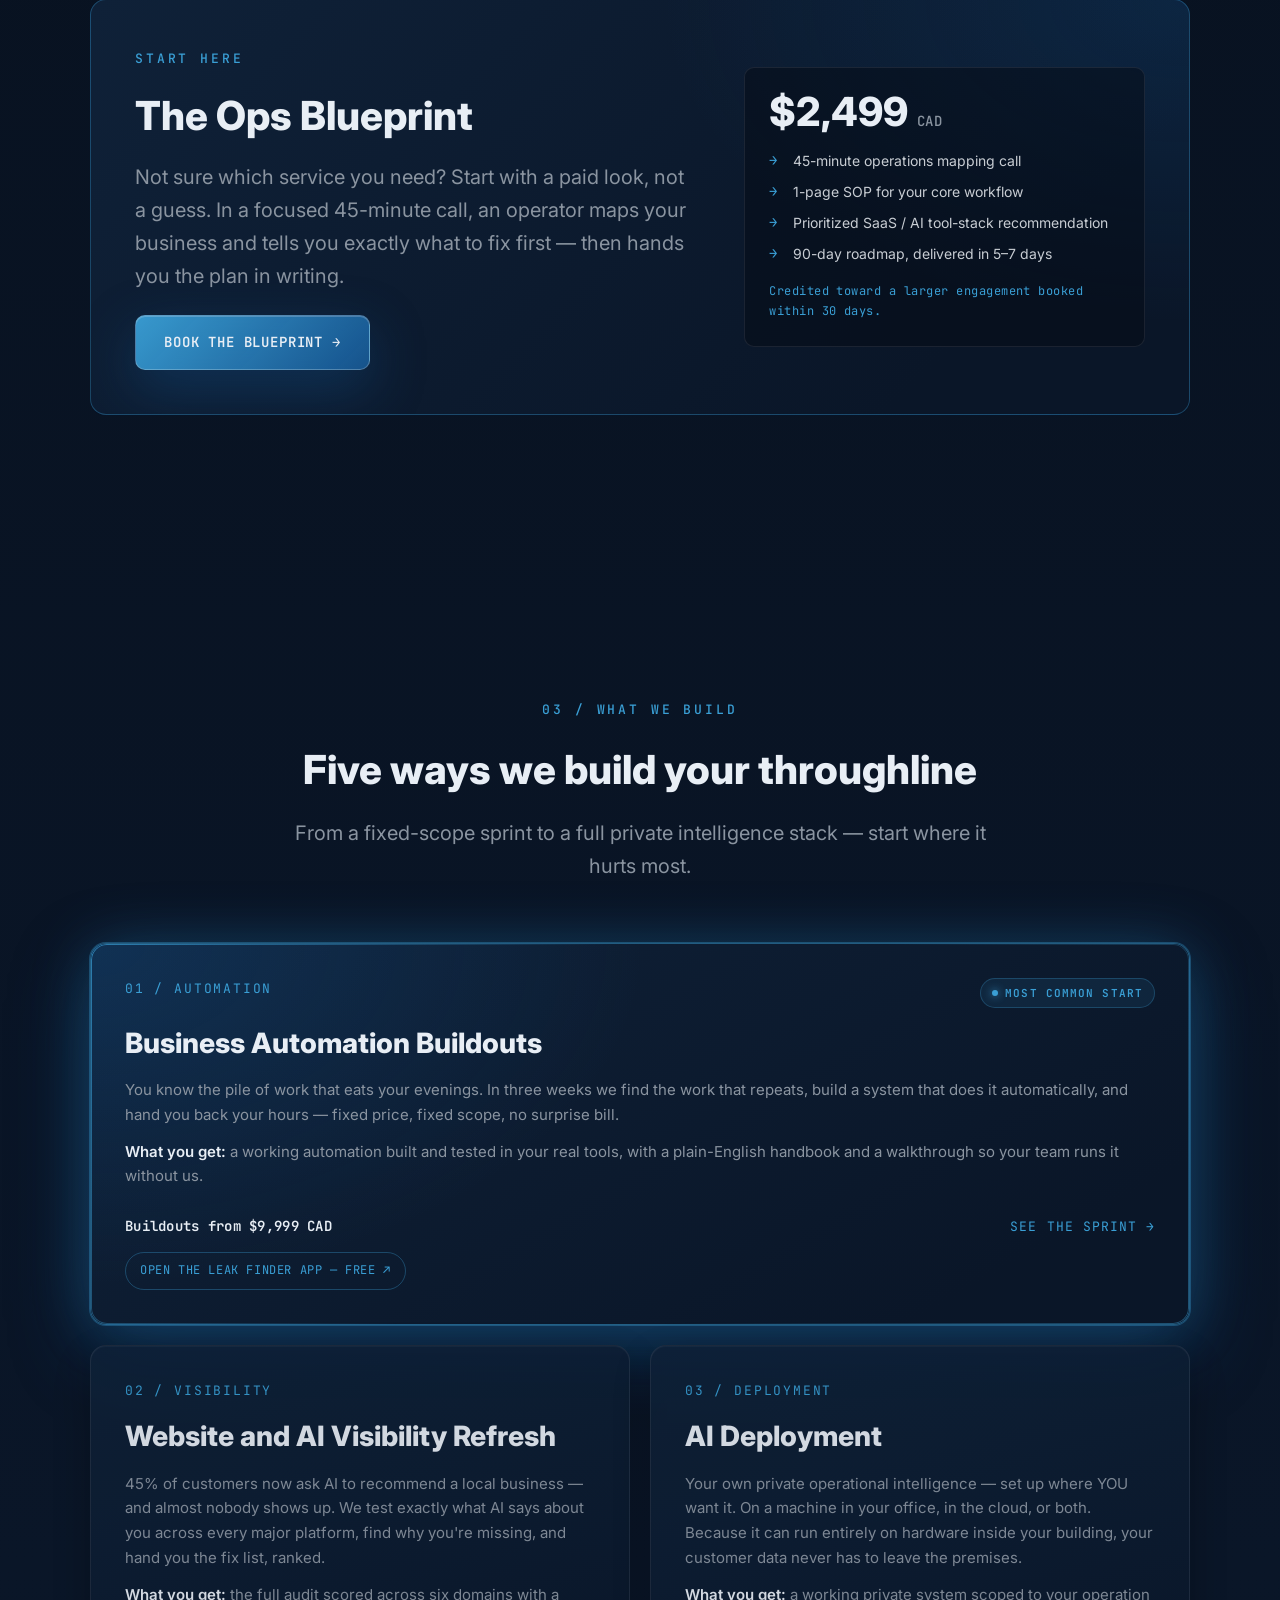
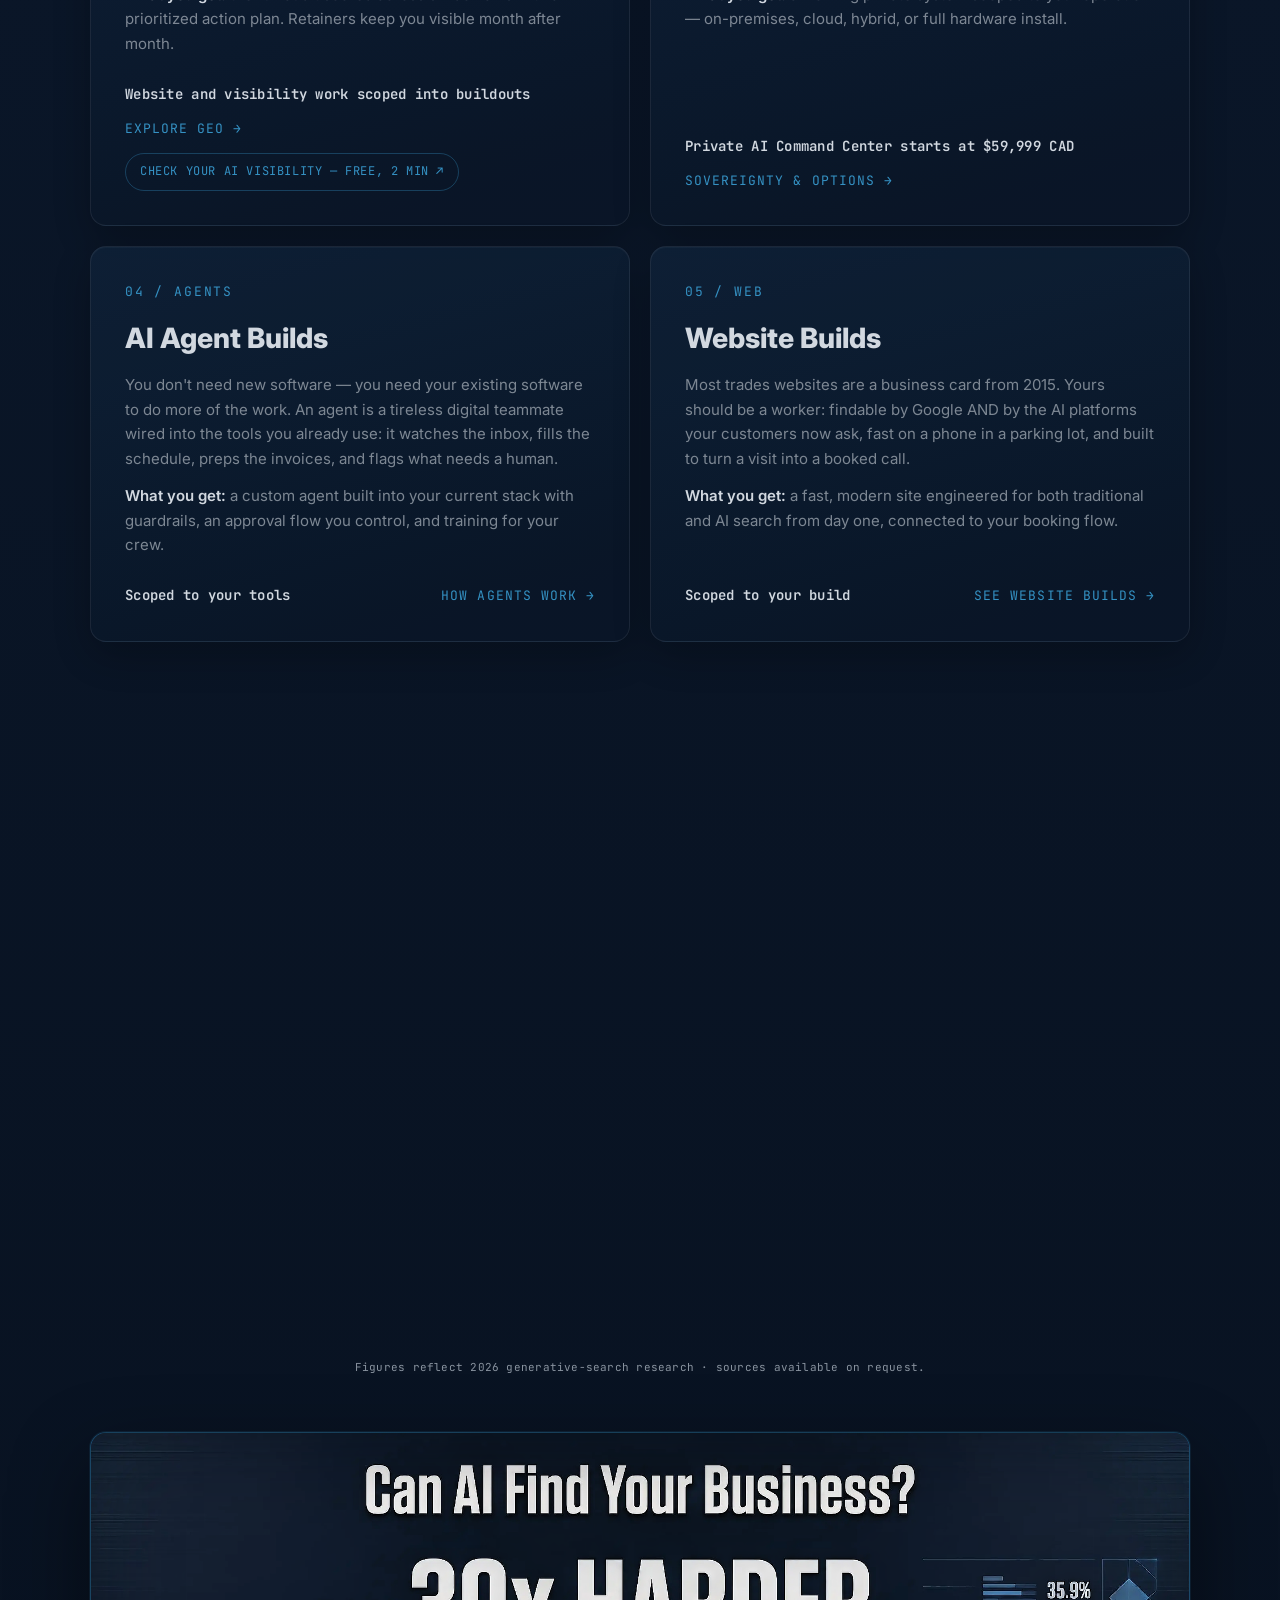
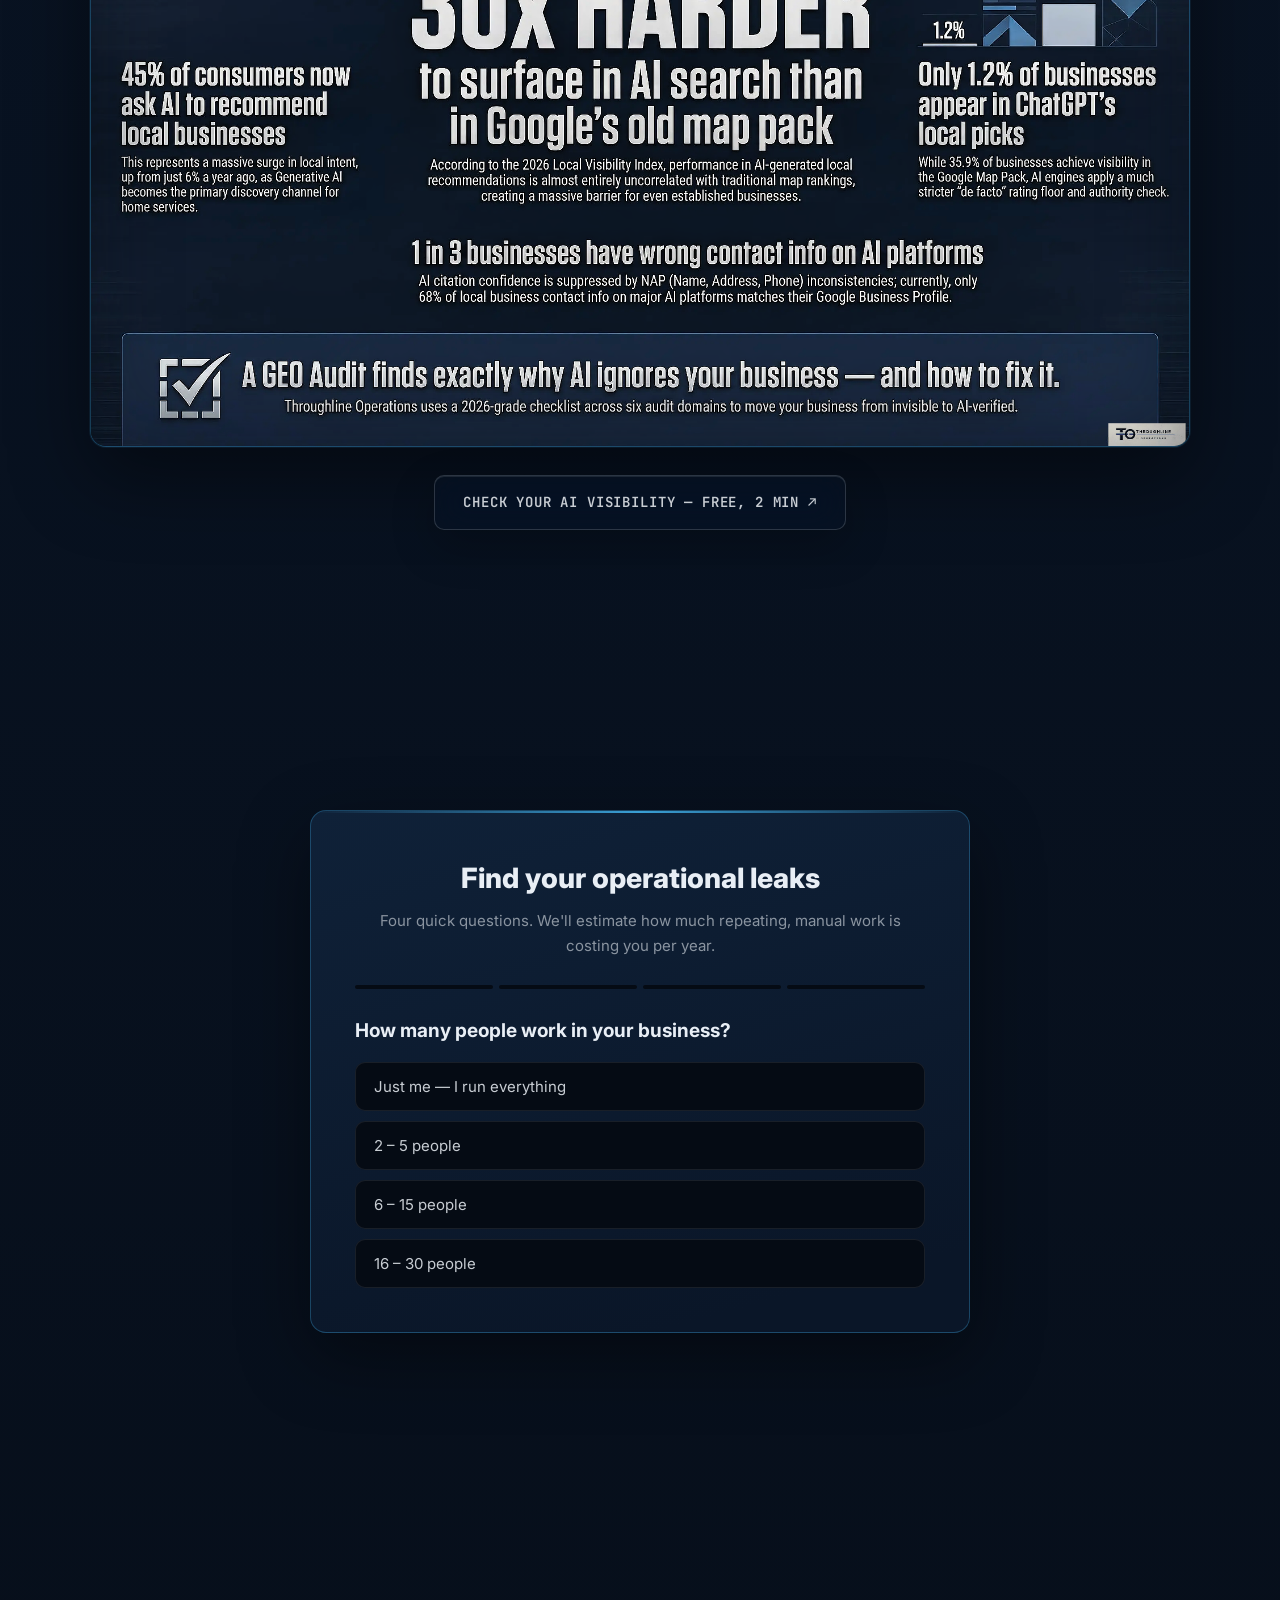
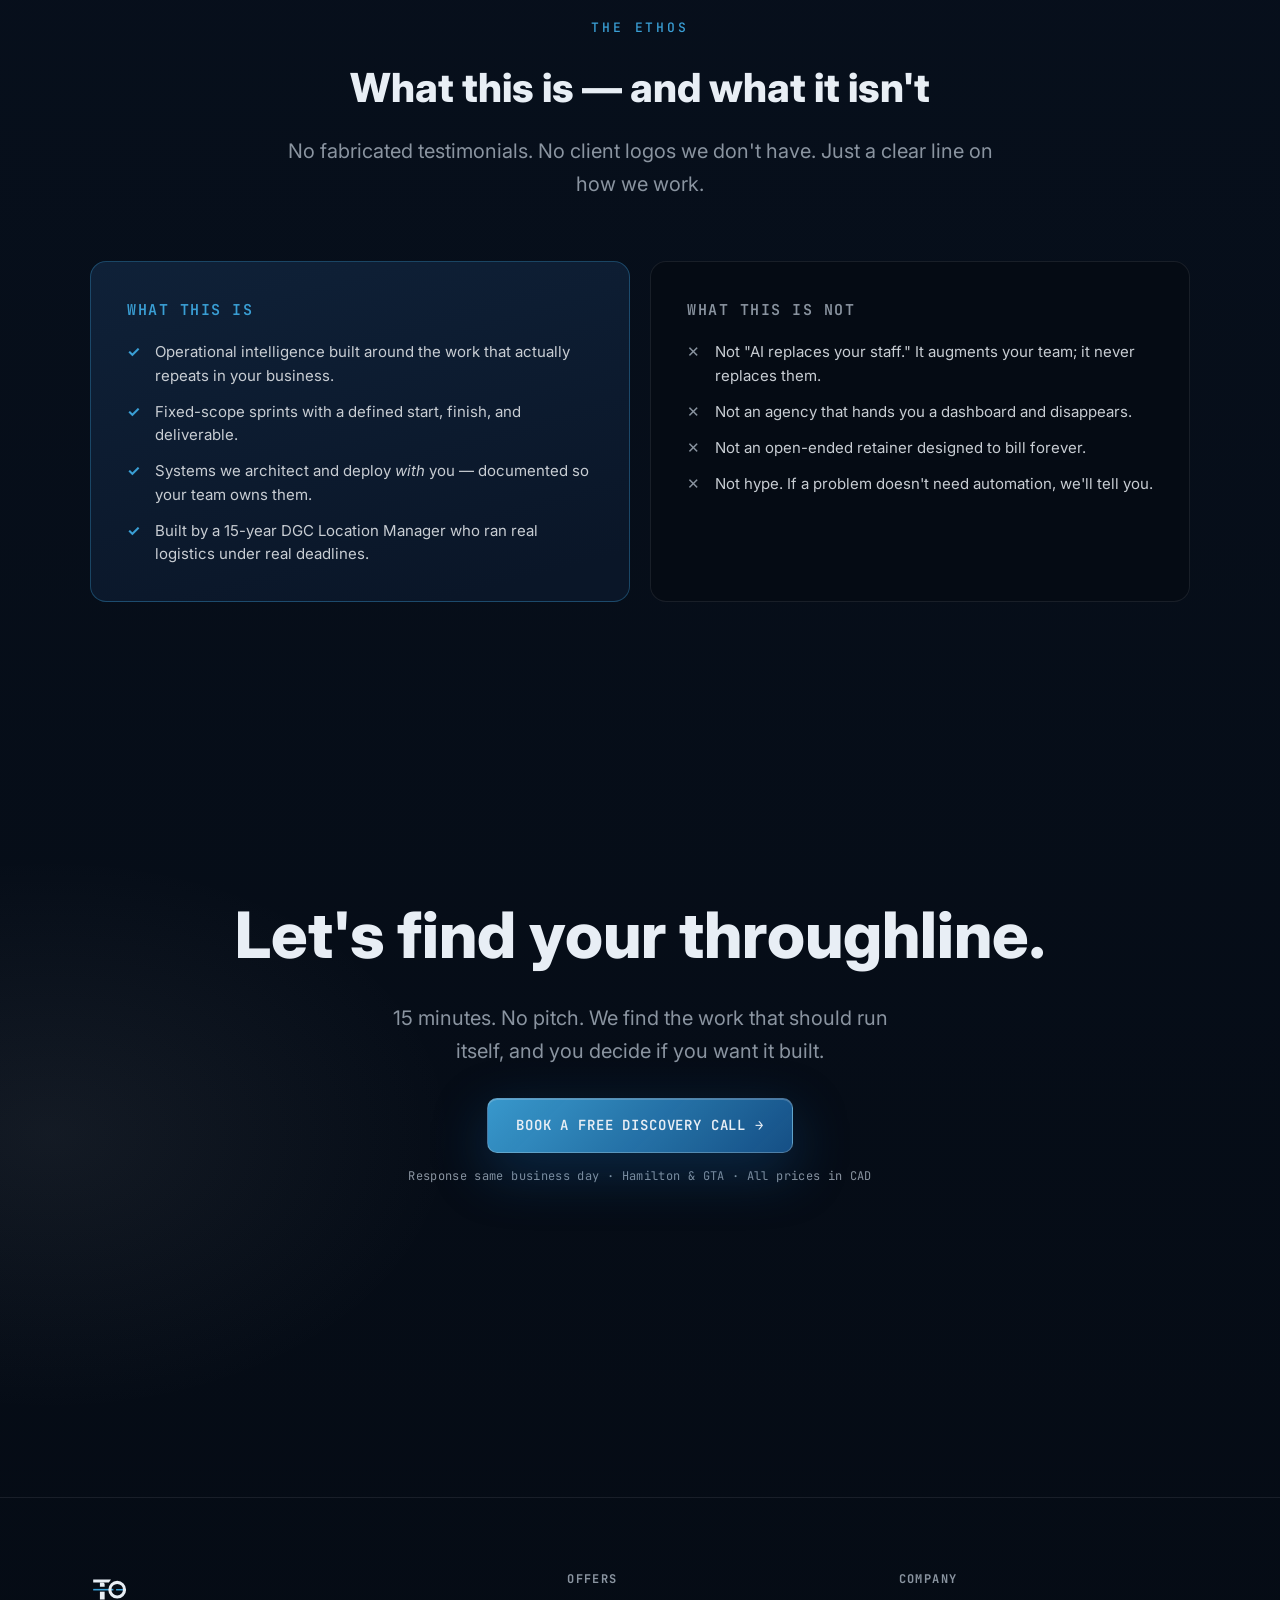
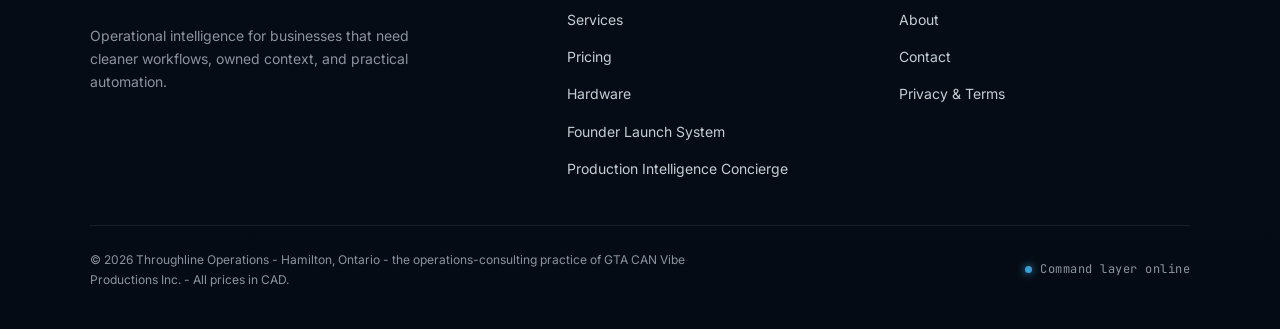
==== commit 3d0a491f: "Add Section S home interaction" ====
--- a/index.html
+++ b/index.html
@@ -3,6 +3,7 @@
 <head>
 <meta charset="UTF-8">
 <meta name="viewport" content="width=device-width, initial-scale=1.0">
+<meta name="theme-color" content="#0A1628">
 <title>Throughline Operations — Operational Intelligence | Hamilton &amp; GTA</title>
 <meta name="description" content="Operational intelligence that augments your team. We find the work that repeats and build systems that run it for you. Built on 15 years of film logistics. Hamilton &amp; GTA.">
 <link rel="canonical" href="https://throughlineoperations.com/index.html">
@@ -16,7 +17,7 @@
 <link rel="preconnect" href="https://fonts.googleapis.com">
 <link rel="preconnect" href="https://fonts.gstatic.com" crossorigin>
 <link href="https://fonts.googleapis.com/css2?family=Inter:wght@400;500;600;700;800;900&family=JetBrains+Mono:wght@400;500;600&display=swap" rel="stylesheet">
-<link rel="stylesheet" href="assets/css/throughline-v2.css?v=1">
+<link rel="stylesheet" href="assets/css/throughline-v2.css?v=3">
 <style>
 /* ═══════════ HOME — booting hero (full-bleed video background) ═══════════ */
 .hero {
@@ -177,6 +178,27 @@
 .final-cta .note { margin-top: 14px; font-family: var(--font-mono); font-size: 12px; color: var(--chrome-dim); letter-spacing: 0.03em; }
 .geo-note { font-family: var(--font-mono); font-size: 11px; color: var(--chrome-dim); text-align: center; margin-top: 22px; letter-spacing: 0.02em; }
 </style>
+<script type="application/ld+json" data-v3-schema>
+{
+  "@context": "https://schema.org",
+  "@type": "WebSite",
+  "name": "Throughline Operations",
+  "headline": "Throughline Operations | Operational Intelligence",
+  "description": "Operational intelligence for Hamilton and GTA businesses: owned systems, practical automation, and AI operations management that augments your team.",
+  "url": "https://throughlineoperations.com/index.html",
+  "isPartOf": {
+    "@type": "WebSite",
+    "name": "Throughline Operations",
+    "url": "https://throughlineoperations.com/"
+  },
+  "publisher": {
+    "@type": "Organization",
+    "name": "Throughline Operations",
+    "url": "https://throughlineoperations.com/",
+    "logo": "https://throughlineoperations.com/assets/images/01_square_mark_TO_blue_throughline_transparent.svg"
+  }
+}
+</script>
 </head>
 <body>
 
@@ -245,6 +267,34 @@
   <div class="hero-scroll-cue" aria-hidden="true"><span></span></div>
 </section>
 
+<section class="command-console-section" aria-labelledby="commandConsoleHeading">
+  <div class="container">
+    <div class="command-console rv" data-command-console>
+      <div class="command-console-bar">
+        <span class="command-console-led">Typical morning simulation</span>
+        <span>Operational intelligence preview</span>
+      </div>
+      <div class="command-console-body">
+        <div class="command-copy">
+          <h2 id="commandConsoleHeading">Watch a workday find its throughline.</h2>
+          <p>This scripted console shows how repeat work becomes visible, reviewable, and easier to hand off while people keep approvals, relationships, and judgment.</p>
+        </div>
+        <div class="command-window" role="region" aria-label="Operations console simulation">
+          <div class="command-lines" aria-live="polite" data-console-output></div>
+          <span class="command-cursor" aria-hidden="true"></span>
+          <div class="command-prompts" aria-label="Console prompts">
+            <button type="button" data-console-prompt="hours">Where do businesses like mine lose hours?</button>
+            <button type="button" data-console-prompt="week">What does week one look like?</button>
+            <button type="button" data-console-prompt="human">What stays human?</button>
+          </div>
+          <a class="btn btn-primary command-cta" href="book.html">Book the 15-minute call &rarr;</a>
+        </div>
+      </div>
+    </div>
+  </div>
+</section>
+
+
 <!-- ═══════════ PROBLEM BEAT ═══════════ -->
 <section class="section beat">
   <div class="container">
@@ -558,7 +608,7 @@
 </footer>
 
 <script src="assets/js/live-circuit.js?v=1" defer></script>
-<script src="assets/js/site.js?v=1" defer></script>
+<script src="assets/js/site.js?v=3" defer></script>
 <script>
 /* booting hero */
 window.addEventListener('DOMContentLoaded', () => {
@@ -634,5 +684,99 @@
   }
 })();
 </script>
+
+<script data-section-s-script>
+(() => {
+  const root = document.querySelector('[data-command-console]');
+  if (!root) return;
+  const output = root.querySelector('[data-console-output]');
+  const buttons = Array.from(root.querySelectorAll('[data-console-prompt]'));
+  const reduce = window.matchMedia('(prefers-reduced-motion: reduce)').matches;
+  let running = false;
+  const morning = [
+    '> opening a typical morning queue',
+    '> scanning inbox... 14 new leads',
+    '> 3 flagged: quote requested',
+    '> follow-ups drafted for review',
+    '> schedule conflict found',
+    '> 2 crews rerouted for approval',
+    '> next actions waiting on the team'
+  ];
+  const replies = {
+    hours: [
+      '> repeated intake gets copied between tools',
+      '> quote requests wait for a human to notice',
+      '> schedule changes ripple through the day',
+      '> the first fix is visibility, then handoff'
+    ],
+    week: [
+      '> map the repeat work',
+      '> choose one workflow worth fixing first',
+      '> build a reviewable path in existing tools',
+      '> hand over the playbook and next roadmap'
+    ],
+    human: [
+      '> approvals stay human',
+      '> client relationships stay human',
+      '> judgment stays with the team',
+      '> the console carries repetitive load only'
+    ]
+  };
+
+  const wait = (ms) => new Promise((resolve) => setTimeout(resolve, ms));
+  const lineEl = () => {
+    const line = document.createElement('div');
+    line.className = 'command-line';
+    output.appendChild(line);
+    return line;
+  };
+  const renderLine = async (text) => {
+    const line = lineEl();
+    if (reduce) {
+      line.textContent = text;
+      return;
+    }
+    for (const ch of text) {
+      line.textContent += ch;
+      await wait(20 + Math.random() * 15);
+    }
+  };
+  const runLines = async (lines) => {
+    running = true;
+    root.classList.remove('ready');
+    output.innerHTML = '';
+    for (const line of lines) {
+      await renderLine(line);
+      if (!reduce) await wait(120 + Math.random() * 130);
+    }
+    root.classList.add('ready');
+    running = false;
+  };
+
+  buttons.forEach((button) => {
+    button.addEventListener('click', () => {
+      if (running) return;
+      const key = button.getAttribute('data-console-prompt');
+      runLines(replies[key] || morning);
+    });
+  });
+
+  const start = () => runLines(morning);
+  if (reduce || !('IntersectionObserver' in window)) {
+    start();
+  } else {
+    const io = new IntersectionObserver((entries) => {
+      entries.forEach((entry) => {
+        if (entry.isIntersecting) {
+          start();
+          io.disconnect();
+        }
+      });
+    }, { threshold: 0.35 });
+    io.observe(root);
+  }
+})();
+</script>
+
 </body>
 </html>
--- a/assets/css/throughline-v2.css
+++ b/assets/css/throughline-v2.css
@@ -462,3 +462,352 @@
   content: ''; position: absolute; inset: 0; pointer-events: none;
   box-shadow: inset 0 0 80px rgba(5,11,20,0.5);
 }
+
+
+/* V3 PASS 2 DESIGN SYSTEM */
+:root {
+  --glass: rgba(10, 22, 40, 0.58);
+  --glass-strong: rgba(15, 33, 56, 0.74);
+  --glass-border: rgba(200, 205, 211, 0.22);
+  --v3-shadow: 0 28px 90px rgba(0, 0, 0, 0.42);
+  --v3-blue-glow: 0 0 46px rgba(21, 96, 164, 0.26);
+}
+
+body {
+  background:
+    radial-gradient(900px 620px at 88% 4%, rgba(21, 96, 164, 0.20), transparent 64%),
+    radial-gradient(700px 480px at 4% 92%, rgba(200, 205, 211, 0.07), transparent 58%),
+    linear-gradient(180deg, #050B14 0%, #0A1628 48%, #050B14 100%);
+}
+
+.btn, .nav-cta, button.finder-opt, .faq-q, .v3-card, .v3-panel, .blueprint, .trust-block {
+  -webkit-backdrop-filter: blur(18px) saturate(140%);
+  backdrop-filter: blur(18px) saturate(140%);
+}
+
+.btn {
+  background: rgba(200, 205, 211, 0.06);
+  border-color: var(--glass-border);
+  box-shadow: inset 0 1px 0 rgba(232, 238, 245, 0.10), 0 16px 44px rgba(0,0,0,0.24);
+}
+.btn-primary, .nav-cta {
+  color: #E8EEF5 !important;
+  background:
+    linear-gradient(135deg, rgba(58,159,213,0.95), rgba(21,96,164,0.76)),
+    rgba(200,205,211,0.08);
+  border-color: rgba(200,205,211,0.30);
+  box-shadow: inset 0 1px 0 rgba(232,238,245,0.22), 0 18px 54px rgba(21,96,164,0.34);
+}
+.btn-ghost {
+  background: rgba(10,22,40,0.38);
+  border-color: rgba(200,205,211,0.20);
+}
+.btn:hover, .nav-cta:hover { transform: translateY(-2px); }
+
+body .v3-hero {
+  min-height: min(76svh, 720px);
+  display: flex;
+  align-items: flex-end;
+  padding: 132px 0 70px;
+  position: relative;
+  isolation: isolate;
+  overflow: hidden;
+  background:
+    linear-gradient(90deg, rgba(5,11,20,0.88), rgba(5,11,20,0.62) 48%, rgba(5,11,20,0.82)),
+    radial-gradient(850px 420px at 72% 12%, rgba(21,96,164,0.34), transparent 62%),
+    url('assets/images/banner-background.png');
+  background-size: cover;
+  background-position: center;
+}
+body .v3-hero::after {
+  content: '';
+  position: absolute;
+  inset: auto 0 0;
+  height: 42%;
+  pointer-events: none;
+  background: linear-gradient(180deg, transparent, #050B14);
+  z-index: -1;
+}
+body .v3-hero.hardware-banner {
+  background:
+    linear-gradient(90deg, rgba(5,11,20,0.90), rgba(5,11,20,0.66) 52%, rgba(5,11,20,0.84)),
+    radial-gradient(780px 420px at 78% 18%, rgba(21,96,164,0.30), transparent 62%),
+    url('assets/images/flyer-background-base.png');
+  background-size: cover;
+  background-position: center;
+}
+body .v3-hero.color-field {
+  background:
+    radial-gradient(760px 360px at 74% 10%, rgba(21,96,164,0.42), transparent 64%),
+    radial-gradient(620px 380px at 12% 86%, rgba(200,205,211,0.10), transparent 62%),
+    linear-gradient(145deg, #050B14 0%, #0A1628 48%, #07111F 100%);
+}
+body .v3-hero h1 {
+  max-width: 13ch;
+  letter-spacing: 0;
+  text-wrap: balance;
+}
+body .v3-hero p { color: #C8CDD3; }
+
+body .v3-grid { align-items: stretch; }
+body .v3-card, body .v3-panel {
+  background:
+    radial-gradient(420px 220px at var(--mx, 72%) 0%, rgba(21,96,164,0.18), transparent 70%),
+    linear-gradient(160deg, rgba(15,33,56,0.78), rgba(10,22,40,0.70));
+  border-color: rgba(200,205,211,0.14);
+  box-shadow: inset 0 1px 0 rgba(232,238,245,0.06), 0 20px 58px rgba(0,0,0,0.28);
+  transition: border-color .28s var(--ease-out), transform .28s var(--ease-out), box-shadow .28s var(--ease-out);
+}
+body .v3-card:hover, body .v3-panel:hover {
+  border-color: rgba(58,159,213,0.46);
+  box-shadow: inset 0 1px 0 rgba(232,238,245,0.08), 0 26px 76px rgba(0,0,0,0.36), var(--v3-blue-glow);
+}
+body .v3-dominant {
+  border-color: rgba(58,159,213,0.66);
+  background:
+    radial-gradient(540px 300px at 22% 0%, rgba(58,159,213,0.28), transparent 68%),
+    linear-gradient(150deg, rgba(15,33,56,0.92), rgba(10,22,40,0.82));
+}
+body .v3-table {
+  background: rgba(10,22,40,0.58);
+  box-shadow: var(--v3-shadow);
+}
+body .v3-table tr { transition: background .22s var(--ease-out); }
+body .v3-table tbody tr:hover { background: rgba(58,159,213,0.08); }
+
+.command-console-section {
+  padding: clamp(54px, 8vw, 110px) 0 30px;
+}
+.command-console {
+  position: relative;
+  border: 1px solid rgba(200,205,211,0.24);
+  border-radius: var(--radius-lg);
+  background:
+    linear-gradient(rgba(200,205,211,0.035) 50%, rgba(10,22,40,0.035) 50%),
+    radial-gradient(700px 280px at 78% 0%, rgba(21,96,164,0.24), transparent 66%),
+    linear-gradient(155deg, rgba(10,22,40,0.94), rgba(5,11,20,0.92));
+  background-size: 100% 4px, auto, auto;
+  box-shadow: inset 0 1px 0 rgba(232,238,245,0.08), 0 34px 100px rgba(0,0,0,0.44);
+  overflow: hidden;
+}
+.command-console::before {
+  content: '';
+  position: absolute;
+  inset: 0;
+  pointer-events: none;
+  background: linear-gradient(90deg, transparent, rgba(58,159,213,0.18), transparent);
+  transform: translateX(-100%);
+  animation: scanline 6s ease-in-out infinite;
+}
+@keyframes scanline {
+  0%, 18% { transform: translateX(-100%); opacity: 0; }
+  35%, 54% { opacity: 1; }
+  72%, 100% { transform: translateX(100%); opacity: 0; }
+}
+.command-console-bar {
+  display: flex;
+  align-items: center;
+  justify-content: space-between;
+  gap: 16px;
+  padding: 16px clamp(18px, 3vw, 28px);
+  border-bottom: 1px solid rgba(200,205,211,0.14);
+  font-family: ui-monospace, 'Cascadia Code', Consolas, monospace;
+  font-size: 12px;
+  color: var(--chrome-dim);
+  letter-spacing: .06em;
+  text-transform: uppercase;
+}
+.command-console-led {
+  display: inline-flex;
+  align-items: center;
+  gap: 8px;
+  color: var(--signal-bright);
+}
+.command-console-led::before {
+  content: '';
+  width: 7px;
+  height: 7px;
+  border-radius: 50%;
+  background: var(--signal-bright);
+  box-shadow: 0 0 12px var(--signal-bright);
+}
+.command-console-body {
+  display: grid;
+  grid-template-columns: minmax(0, 1.15fr) minmax(260px, .85fr);
+  gap: clamp(22px, 4vw, 42px);
+  padding: clamp(24px, 5vw, 46px);
+}
+.command-copy h2 {
+  font-size: clamp(30px, 5vw, 56px);
+  line-height: 1.02;
+  letter-spacing: 0;
+  margin-bottom: 14px;
+}
+.command-copy p {
+  max-width: 58ch;
+  color: var(--chrome-dim);
+  font-size: var(--t-lead);
+}
+.command-window {
+  min-height: 342px;
+  border: 1px solid rgba(200,205,211,0.16);
+  border-radius: var(--radius);
+  background: rgba(5,11,20,0.72);
+  padding: 18px;
+  font-family: ui-monospace, 'Cascadia Code', Consolas, monospace;
+  color: var(--chrome);
+  box-shadow: inset 0 0 38px rgba(21,96,164,0.13);
+}
+.command-lines {
+  min-height: 180px;
+  display: flex;
+  flex-direction: column;
+  gap: 8px;
+  font-size: 13px;
+  line-height: 1.55;
+}
+.command-line { color: var(--chrome); }
+.command-line .prompt { color: var(--signal-bright); }
+.command-line .muted { color: var(--chrome-dim); }
+.command-cursor {
+  display: inline-block;
+  width: 9px;
+  height: 1.1em;
+  margin-left: 4px;
+  vertical-align: -0.18em;
+  background: var(--signal-bright);
+  box-shadow: 0 0 12px rgba(58,159,213,0.8);
+  animation: cursorBlink 1s steps(2,end) infinite;
+}
+@keyframes cursorBlink { 50% { opacity: 0; } }
+.command-prompts {
+  display: grid;
+  gap: 10px;
+  margin-top: 18px;
+}
+.command-prompts button {
+  min-height: 44px;
+  border-radius: var(--radius);
+  border: 1px solid rgba(200,205,211,0.18);
+  background: rgba(15,33,56,0.64);
+  color: var(--chrome-bright);
+  font-family: ui-monospace, 'Cascadia Code', Consolas, monospace;
+  font-size: 13px;
+  text-align: left;
+  padding: 12px 14px;
+  cursor: pointer;
+  transition: border-color .2s var(--ease-out), background .2s var(--ease-out), transform .2s var(--ease-out);
+}
+.command-prompts button:hover,
+.command-prompts button:focus-visible {
+  border-color: var(--signal-bright);
+  background: rgba(21,96,164,0.22);
+  transform: translateX(3px);
+}
+.command-cta {
+  display: none;
+  margin-top: 16px;
+}
+.command-console.ready .command-cta { display: inline-flex; }
+@media (max-width: 860px) {
+  .command-console-body { grid-template-columns: 1fr; }
+  .command-window { min-height: 320px; }
+}
+@media (max-width: 560px) {
+  .command-console-section { padding-top: 34px; }
+  .command-console-body { padding: 20px; }
+  .command-console-bar { align-items: flex-start; flex-direction: column; }
+  .command-prompts button { width: 100%; }
+}
+@media (prefers-reduced-motion: reduce) {
+  .command-console::before,
+  .command-cursor,
+  .command-console-led::before { animation: none !important; }
+  .command-prompts button:hover { transform: none; }
+}
+
+
+/* V3 PASS 2 HERO TUNE */
+body .hero {
+  min-height: min(92svh, 760px);
+  padding: 110px 0 70px;
+}
+body .hero h1 {
+  font-size: clamp(42px, 7vw, 78px);
+  letter-spacing: 0;
+}
+body .hero-desc { margin-bottom: 24px; }
+body .hero-emblem { margin-bottom: 20px; }
+body .hero-sub { margin-bottom: 12px; }
+body .hero-scroll-cue { display: none; }
+
+
+/* V3 PASS 2 HERO TUNE 2 */
+body .hero {
+  min-height: min(88svh, 720px);
+  padding: 92px 0 54px;
+}
+body .hero-grid {
+  grid-template-columns: minmax(0, 1.35fr) minmax(220px, .65fr);
+}
+body .hero h1 {
+  font-size: clamp(38px, 5.8vw, 66px);
+  max-width: 13ch;
+}
+body .hero-mark img { width: clamp(150px, 20vw, 260px); }
+body .hero-desc {
+  max-width: 600px;
+  font-size: 16px;
+}
+@media (max-width: 940px) {
+  body .hero {
+    min-height: auto;
+    padding: 104px 0 50px;
+  }
+  body .hero-grid { grid-template-columns: 1fr; }
+}
+
+
+/* V3 PASS 2 MOBILE CONSOLE TUNE */
+@media (max-width: 560px) {
+  .command-window { padding: 16px; }
+  .command-cta {
+    width: 100%;
+    justify-content: center;
+    text-align: center;
+    font-size: 12px;
+    padding-inline: 16px;
+    white-space: normal;
+  }
+}
+
+
+/* V3 PASS 2 MOBILE TABLE TUNE */
+@media (max-width: 760px) {
+  body .v3-table {
+    display: block;
+    width: 100%;
+    border: 0;
+    background: transparent;
+    box-shadow: none;
+  }
+  body .v3-table thead { display: none; }
+  body .v3-table tbody,
+  body .v3-table tr,
+  body .v3-table td {
+    display: block;
+    width: 100%;
+  }
+  body .v3-table tr {
+    margin-bottom: 14px;
+    border: 1px solid rgba(200,205,211,0.14);
+    border-radius: var(--radius);
+    background: rgba(10,22,40,0.66);
+    padding: 14px;
+  }
+  body .v3-table td {
+    border: 0;
+    padding: 7px 0;
+    overflow-wrap: anywhere;
+  }
+}
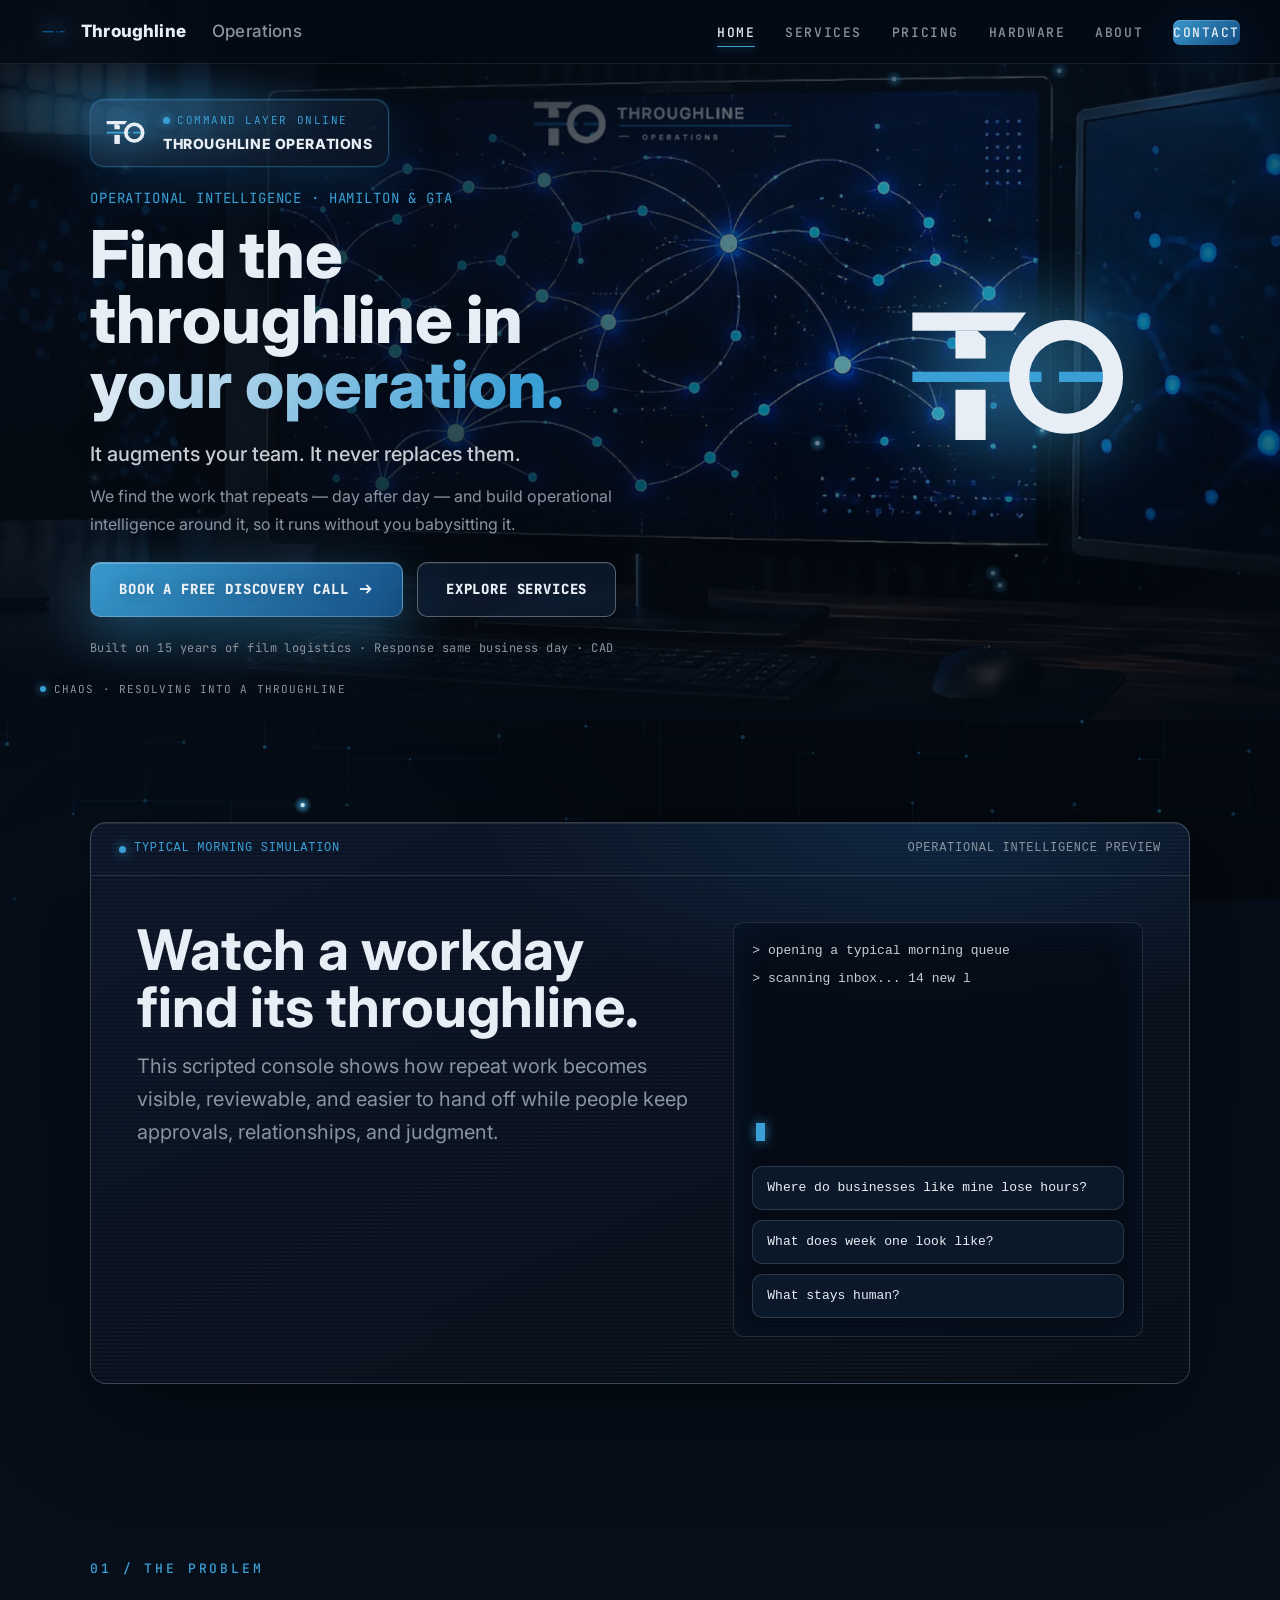
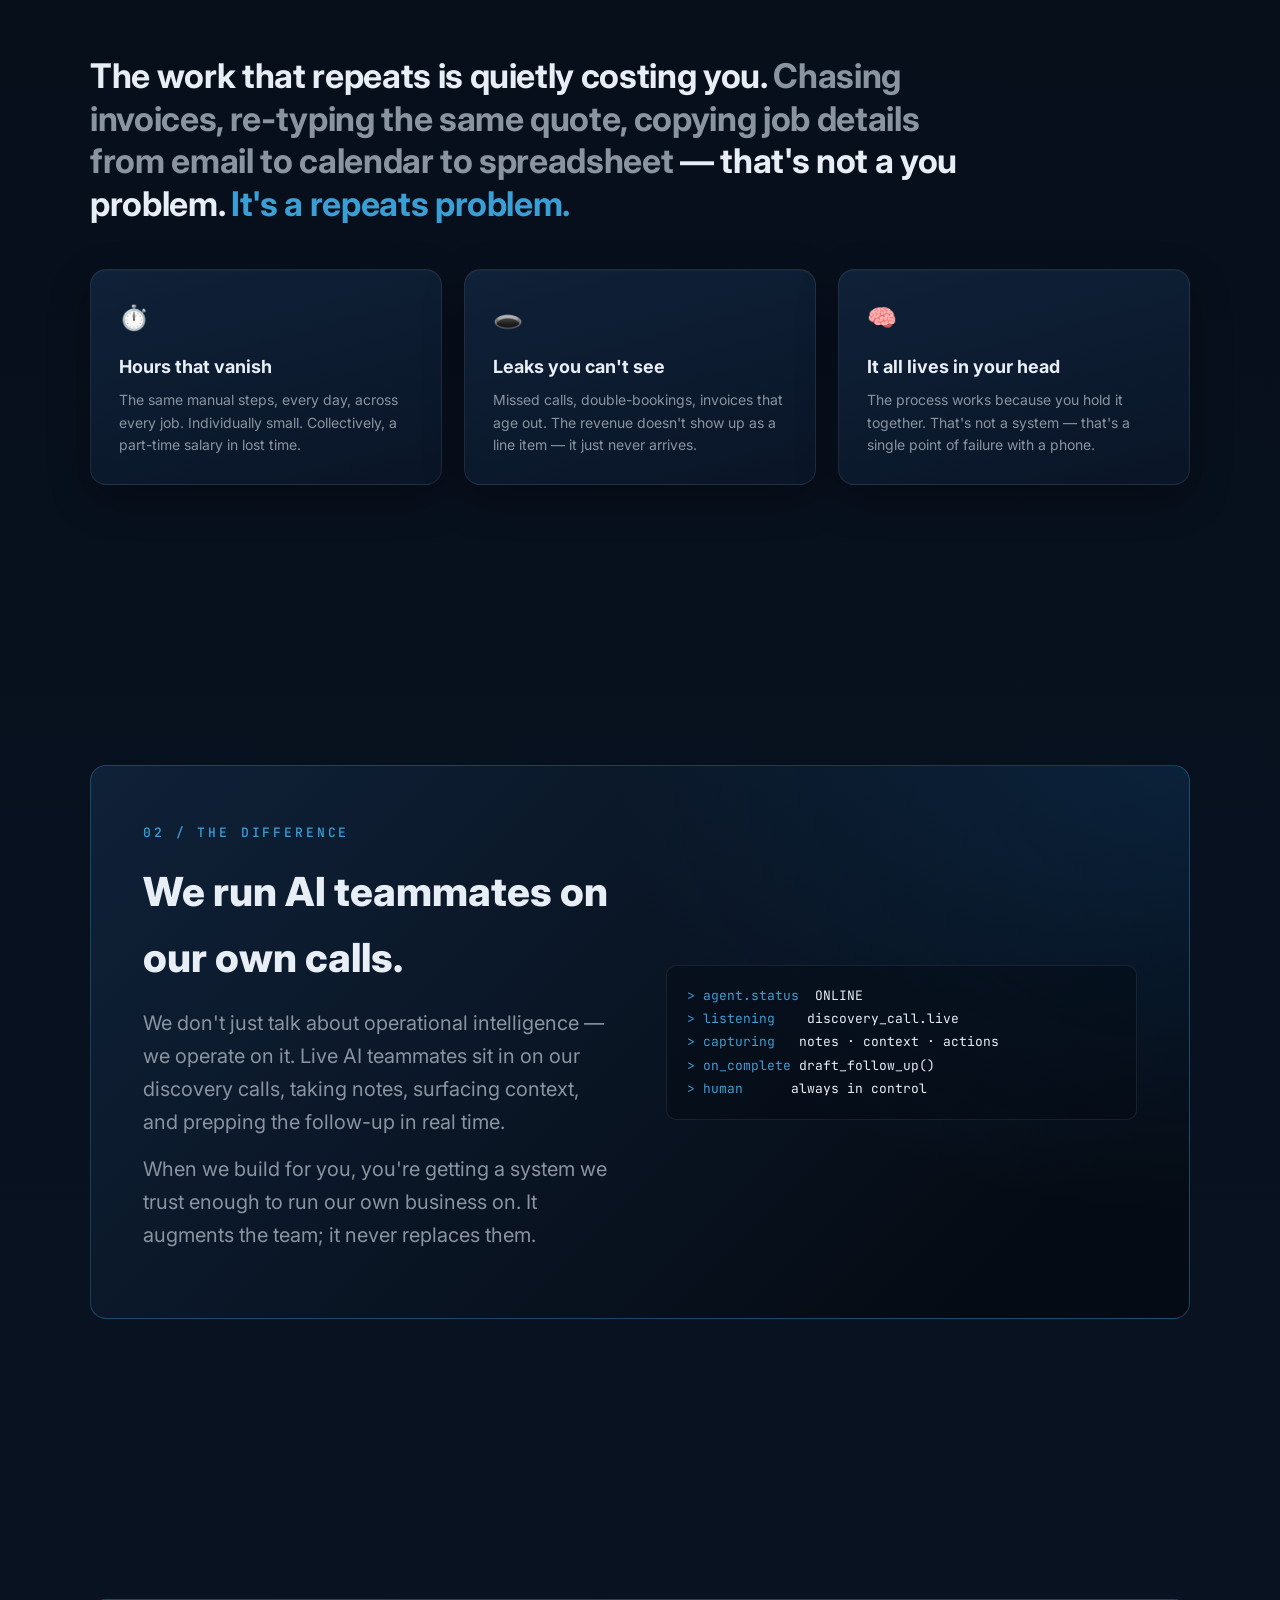
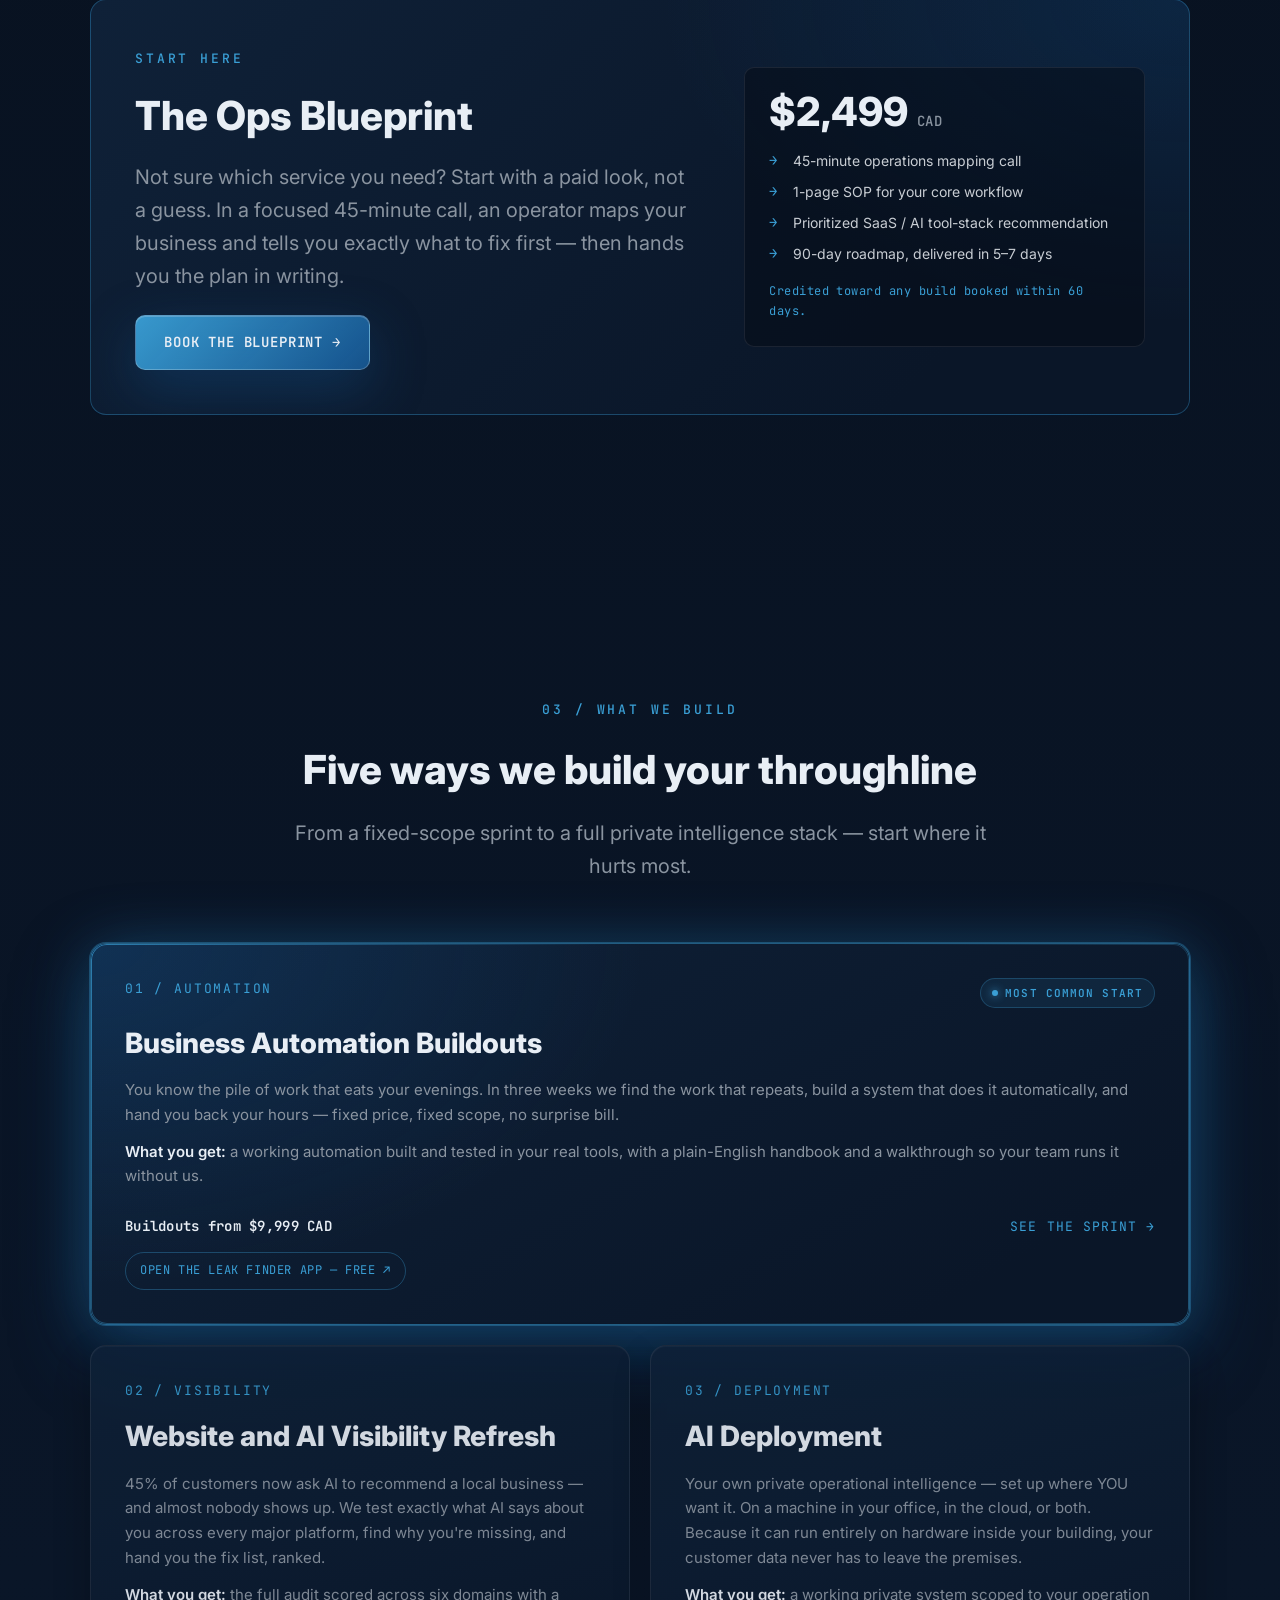
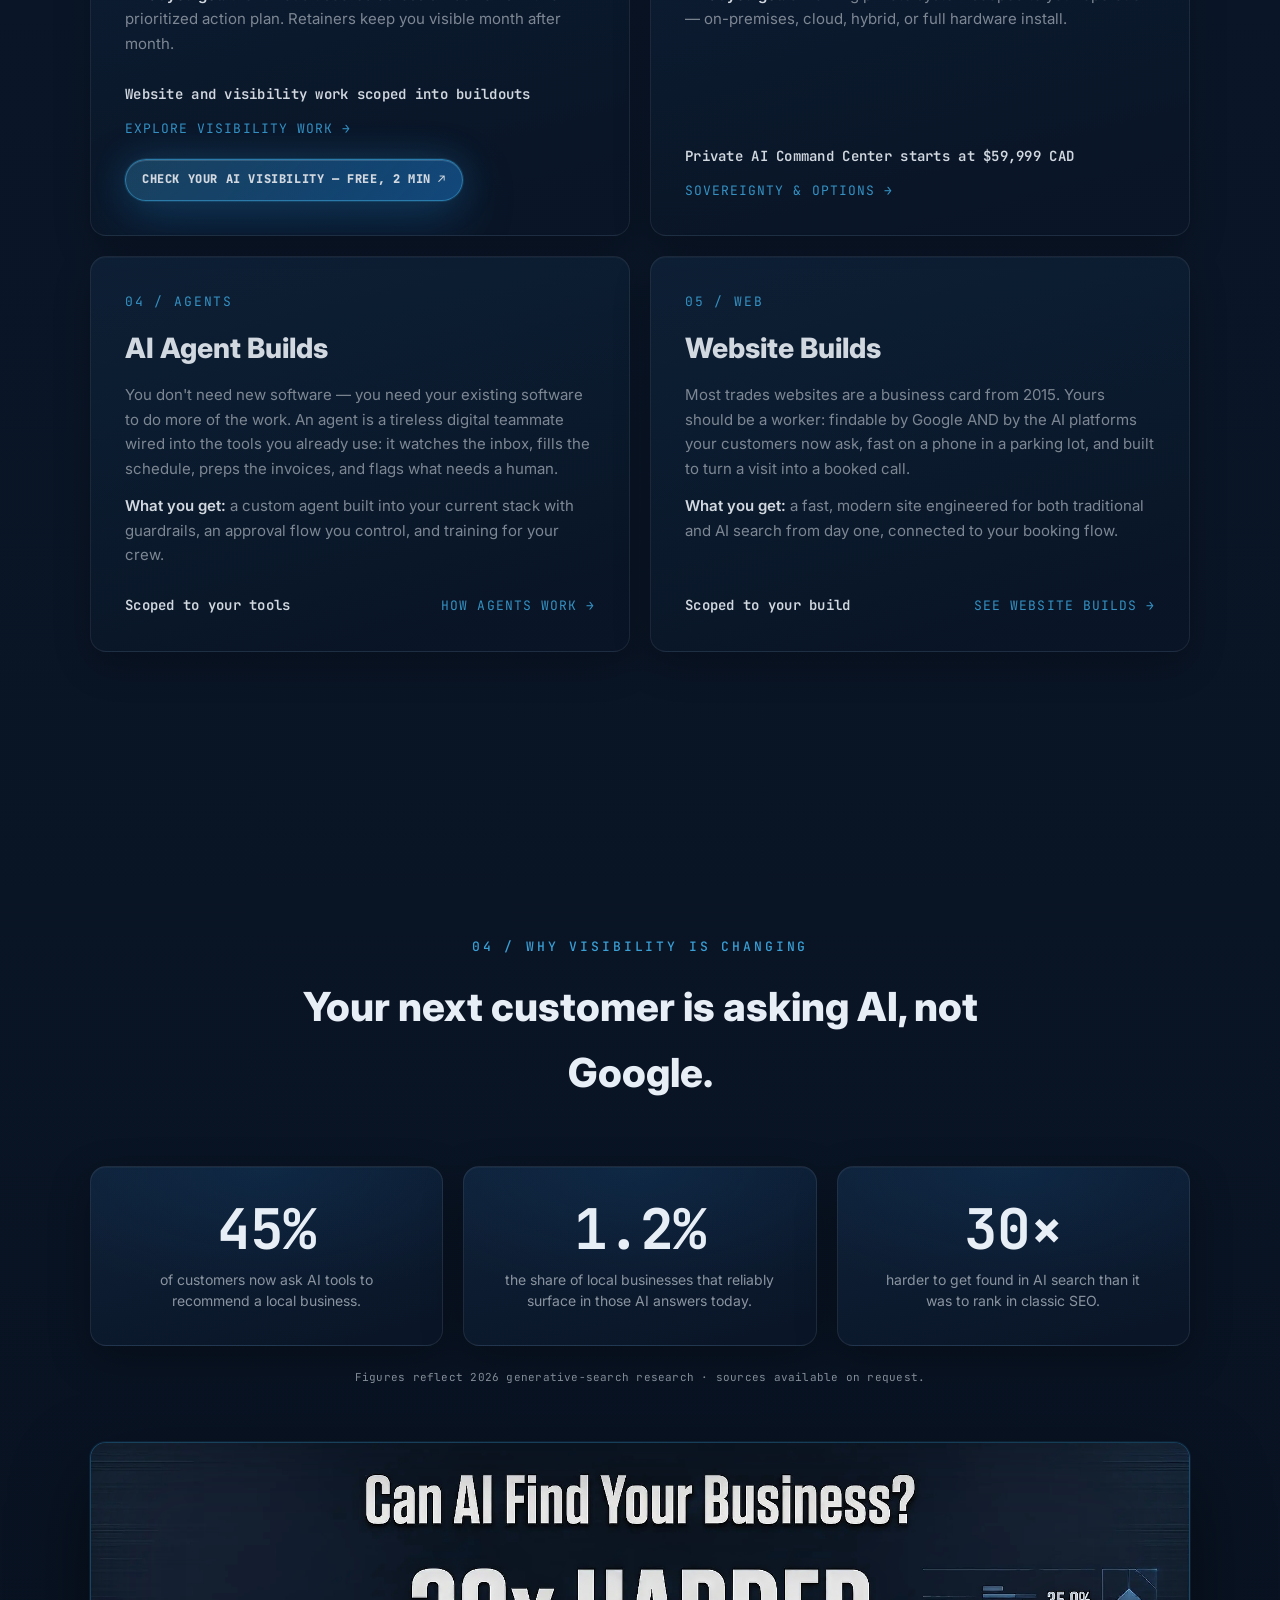
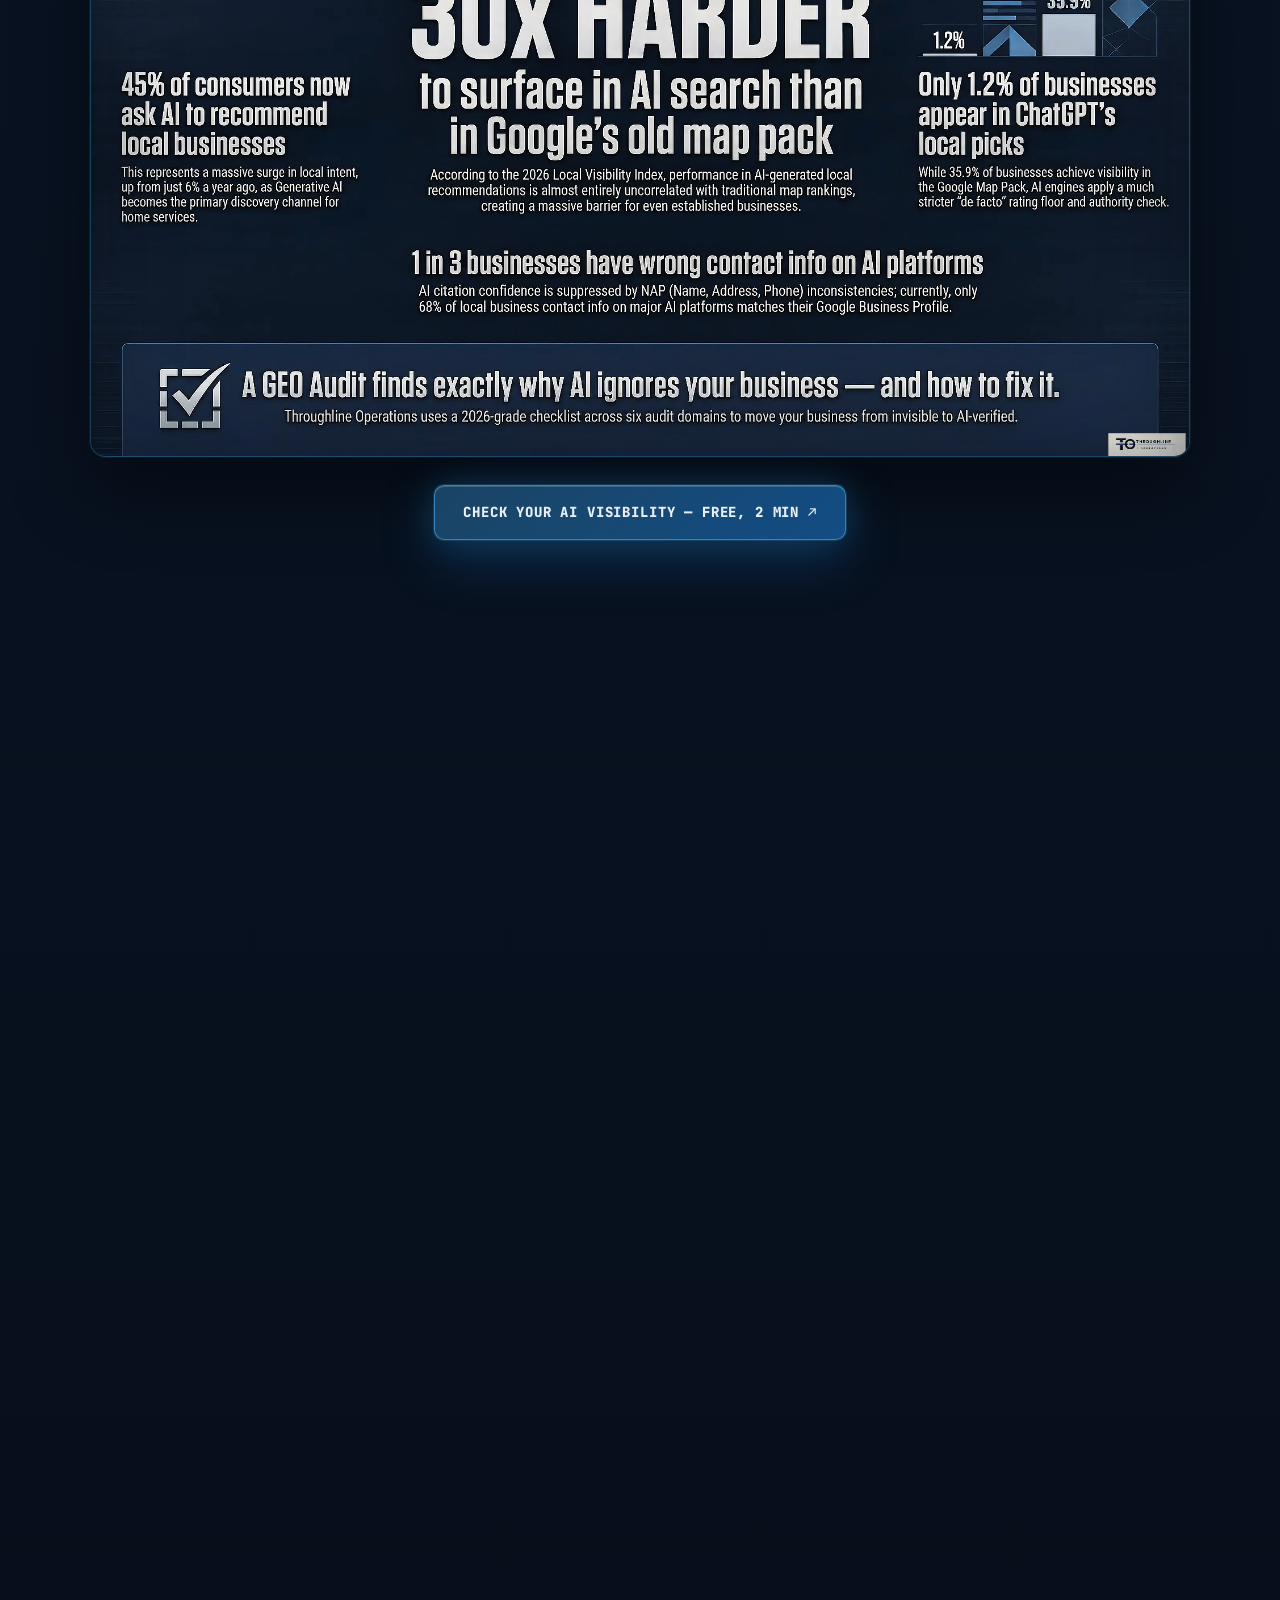
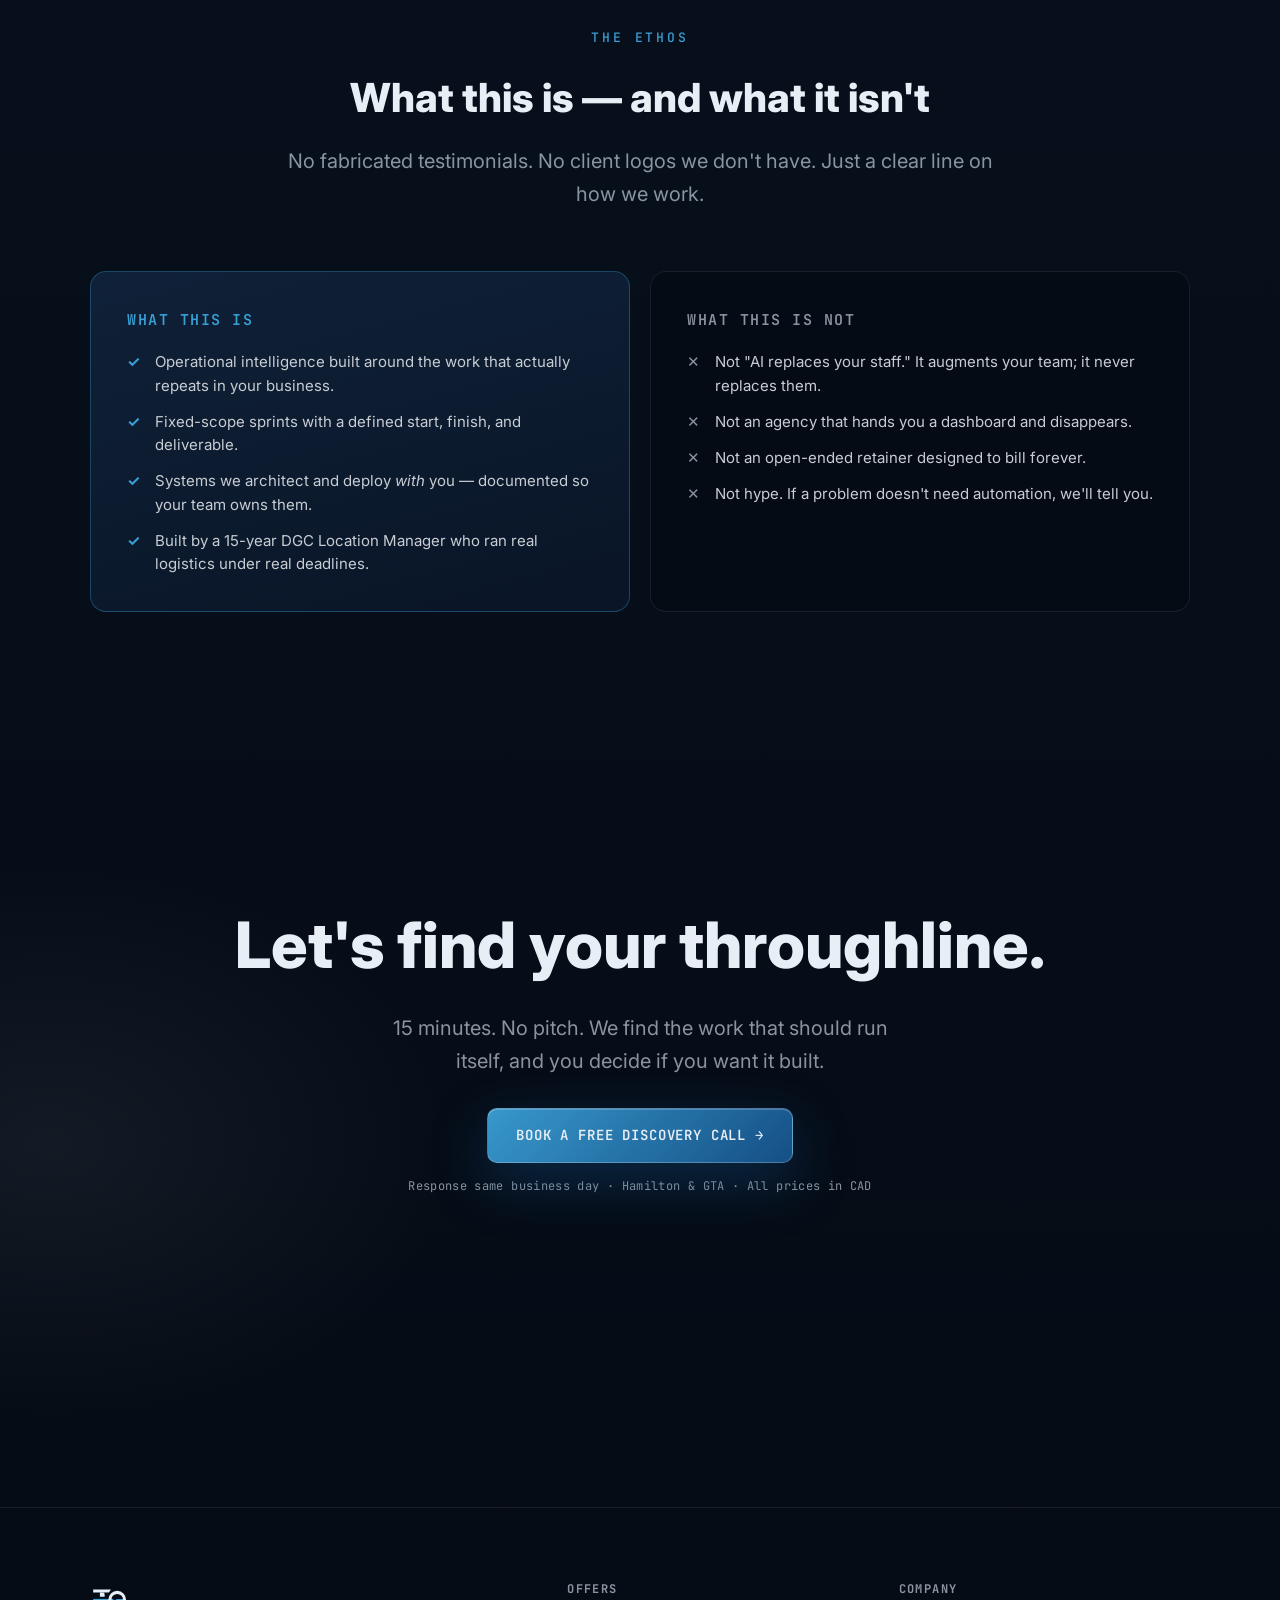
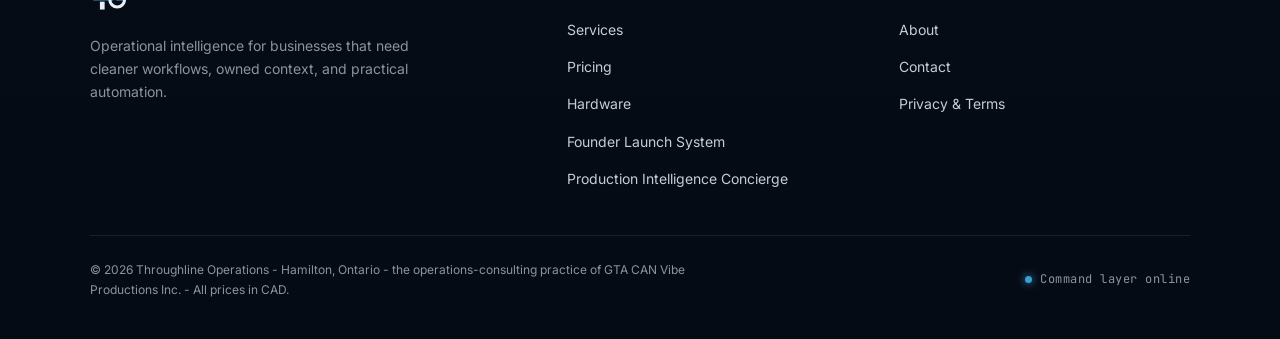
==== commit 9040caf3: "Fix dead anchors, entity phrasing, credit window, duplicate key Co-Authored-By: Claude Fable 5 <nore" ====
--- a/index.html
+++ b/index.html
@@ -87,6 +87,17 @@
 .hero-support { font-size: var(--t-lead); color: var(--chrome); margin-bottom: 12px; font-weight: 500; }
 .hero-desc { font-size: 17px; color: var(--chrome-dim); max-width: 520px; line-height: 1.7; margin-bottom: 32px; }
 .hero-cta-row { display: flex; flex-wrap: wrap; gap: 14px; }
+.hero-cta-row .btn { font-weight: 800; }
+.hero-cta-row .btn-primary {
+  text-shadow: 0 1px 14px rgba(0,0,0,0.24);
+  box-shadow: inset 0 1px 0 rgba(232,238,245,0.28), 0 18px 58px rgba(58,159,213,0.44);
+}
+.hero-cta-row .btn-ghost {
+  color: var(--chrome-bright);
+  border-color: rgba(232,238,245,0.34);
+  background: rgba(15,33,56,0.62);
+  box-shadow: inset 0 1px 0 rgba(232,238,245,0.08), 0 12px 38px rgba(0,0,0,0.28);
+}
 .hero-loc { margin-top: 22px; font-family: var(--font-mono); font-size: 12px; color: var(--chrome-dim); letter-spacing: 0.04em; }
 
 /* full-bleed hero background video: sits at -2 so the global Live Circuit
@@ -172,6 +183,36 @@
 .opal-link { display: inline-flex; align-items: center; gap: 8px; font-family: var(--font-mono); font-size: 12px; letter-spacing: 0.06em; text-transform: uppercase; color: var(--signal-bright); border: 1px solid var(--edge-hi); border-radius: 999px; padding: 8px 14px; margin-top: 4px; transition: 0.2s; align-self: flex-start; }
 .opal-link:hover { background: rgba(58,159,213,0.1); border-color: var(--signal-bright); }
 
+.ai-visibility-cta {
+  font-weight: 800;
+  color: var(--chrome-bright) !important;
+  border-color: rgba(58,159,213,0.72) !important;
+  background:
+    linear-gradient(135deg, rgba(58,159,213,0.30), rgba(21,96,164,0.72)),
+    rgba(15,33,56,0.84) !important;
+  box-shadow:
+    inset 0 1px 0 rgba(232,238,245,0.18),
+    0 0 0 1px rgba(58,159,213,0.20),
+    0 18px 52px rgba(21,96,164,0.38),
+    0 0 34px rgba(58,159,213,0.22);
+}
+.ai-visibility-cta:hover {
+  color: #fff !important;
+  border-color: var(--signal-bright) !important;
+  background:
+    linear-gradient(135deg, rgba(91,184,240,0.36), rgba(21,96,164,0.88)),
+    rgba(15,33,56,0.92) !important;
+  box-shadow:
+    inset 0 1px 0 rgba(232,238,245,0.24),
+    0 0 0 1px rgba(58,159,213,0.34),
+    0 22px 64px rgba(21,96,164,0.46),
+    0 0 44px rgba(58,159,213,0.30);
+}
+.card-opal.ai-visibility-cta {
+  padding: 10px 16px;
+  margin-top: 8px;
+}
+
 .final-cta { text-align: center; }
 .final-cta h2 { font-size: var(--t-h1); font-weight: 800; margin-bottom: 14px; }
 .final-cta p { font-size: var(--t-lead); color: var(--chrome-dim); max-width: 540px; margin: 0 auto 30px; }
@@ -359,7 +400,7 @@
           <li>Prioritized SaaS / AI tool-stack recommendation</li>
           <li>90-day roadmap, delivered in 5–7 days</li>
         </ul>
-        <div class="blueprint-credit">Credited toward a larger engagement booked within 30 days.</div>
+        <div class="blueprint-credit">Credited toward any build booked within 60 days.</div>
       </div>
     </div>
   </div>
@@ -396,9 +437,9 @@
         <p class="svc-get"><b>What you get:</b> the full audit scored across six domains with a prioritized action plan. Retainers keep you visible month after month.</p>
         <div class="svc-foot">
           <span class="svc-price">Website and visibility work scoped into buildouts</span>
-          <a href="services.html#geo" class="svc-link">Explore GEO →</a>
-        </div>
-        <a href="https://opal.google/app/1hIbFMtTSAqeh8qseIF_1jXHIg0GjYL4u" target="_blank" rel="noopener" class="card-opal">Check your AI visibility — free, 2 min ↗</a>
+          <a href="services.html#refresh" class="svc-link">Explore visibility work →</a>
+        </div>
+        <a href="https://opal.google/app/1hIbFMtTSAqeh8qseIF_1jXHIg0GjYL4u" target="_blank" rel="noopener" class="card-opal ai-visibility-cta">Check your AI visibility — free, 2 min ↗</a>
       </div>
 
       <a href="services.html#deployment" class="svc-card rv rv-2">
@@ -423,7 +464,7 @@
         </div>
       </a>
 
-      <a href="services.html#websites" class="svc-card rv rv-2">
+      <a href="services.html#refresh" class="svc-card rv rv-2">
         <span class="svc-num">05 / Web</span>
         <h3>Website Builds</h3>
         <p>Most trades websites are a business card from 2015. Yours should be a worker: findable by Google AND by the AI platforms your customers now ask, fast on a phone in a parking lot, and built to turn a visit into a booked call.</p>
@@ -463,7 +504,7 @@
       <img src="assets/images/hero-infographic.png" alt="Can AI find your business? Getting recommended by AI is roughly 30× harder than ranking in classic search." loading="lazy" width="1934" height="1080">
     </figure>
     <div style="text-align:center; margin-top:28px;">
-      <a href="https://opal.google/app/1hIbFMtTSAqeh8qseIF_1jXHIg0GjYL4u" target="_blank" rel="noopener" class="btn btn-ghost">Check your AI visibility — free, 2 min ↗</a>
+      <a href="https://opal.google/app/1hIbFMtTSAqeh8qseIF_1jXHIg0GjYL4u" target="_blank" rel="noopener" class="btn btn-ghost ai-visibility-cta">Check your AI visibility — free, 2 min ↗</a>
     </div>
   </div>
 </section>
@@ -673,7 +714,7 @@
     const recText = document.getElementById('recText');
     if (waste < 11000) {
       recTitle.textContent = 'Recommended: AI Operations Blueprint · $2,499';
-      recText.textContent = 'A focused, fixed-scope sprint to eliminate one repeating operational leak. Best for solo operators and small teams. Not sure? The $2,499 AI Operations Blueprint maps it first.';
+      recText.textContent = 'A fixed-scope mapping engagement: a client-owned Operations Manual and 90-day roadmap, credited toward any build within 60 days. Best for solo operators and small teams.';
     } else if (waste < 26000) {
       recTitle.textContent = 'Recommended: Business Automation Buildout · from $9,999';
       recText.textContent = 'A larger sprint covering several connected workflows and integrations, documented so your team owns the system. Built for growing teams.';
--- a/assets/css/throughline-v2.css
+++ b/assets/css/throughline-v2.css
@@ -515,7 +515,7 @@
   background:
     linear-gradient(90deg, rgba(5,11,20,0.88), rgba(5,11,20,0.62) 48%, rgba(5,11,20,0.82)),
     radial-gradient(850px 420px at 72% 12%, rgba(21,96,164,0.34), transparent 62%),
-    url('assets/images/banner-background.png');
+    url('../images/about-banner.png');
   background-size: cover;
   background-position: center;
 }
@@ -532,7 +532,7 @@
   background:
     linear-gradient(90deg, rgba(5,11,20,0.90), rgba(5,11,20,0.66) 52%, rgba(5,11,20,0.84)),
     radial-gradient(780px 420px at 78% 18%, rgba(21,96,164,0.30), transparent 62%),
-    url('assets/images/flyer-background-base.png');
+    url('../images/flyer-background-base.png');
   background-size: cover;
   background-position: center;
 }
@@ -541,6 +541,22 @@
     radial-gradient(760px 360px at 74% 10%, rgba(21,96,164,0.42), transparent 64%),
     radial-gradient(620px 380px at 12% 86%, rgba(200,205,211,0.10), transparent 62%),
     linear-gradient(145deg, #050B14 0%, #0A1628 48%, #07111F 100%);
+}
+body .v3-hero.founder-field {
+  background:
+    linear-gradient(90deg, rgba(5,11,20,0.92), rgba(5,11,20,0.58) 48%, rgba(5,11,20,0.76)),
+    radial-gradient(760px 420px at 72% 16%, rgba(21,96,164,0.26), transparent 64%),
+    url('../images/Website-image-founder-banner.png');
+  background-size: cover;
+  background-position: center;
+}
+body .v3-hero.vip-field {
+  background:
+    linear-gradient(90deg, rgba(5,11,20,0.92), rgba(5,11,20,0.58) 48%, rgba(5,11,20,0.76)),
+    radial-gradient(760px 420px at 72% 16%, rgba(21,96,164,0.26), transparent 64%),
+    url('../images/Website-image-VIP-banner.png');
+  background-size: cover;
+  background-position: center;
 }
 body .v3-hero h1 {
   max-width: 13ch;
@@ -811,3 +827,319 @@
     overflow-wrap: anywhere;
   }
 }
+
+
+/* V3 JULY 7 DESKTOP REVIEW PASS */
+body .v3-hero.services-banner {
+  min-height: min(86svh, 760px);
+  background:
+    linear-gradient(90deg, rgba(5,11,20,0.92), rgba(5,11,20,0.58) 48%, rgba(5,11,20,0.72)),
+    radial-gradient(860px 460px at 76% 18%, rgba(21,96,164,0.24), transparent 64%),
+    url('../images/Website-service-banner-July6.png');
+  background-size: cover;
+  background-position: center;
+}
+
+body .v3-hero.pricing-banner.video-banner {
+  background: #050B14;
+}
+body .v3-hero.video-banner > .container {
+  position: relative;
+  z-index: 2;
+}
+body .v3-hero.video-banner .hero-video {
+  z-index: -2;
+}
+body .v3-hero.video-banner .media-scrim {
+  z-index: 0;
+}
+
+.service-intro-panel {
+  margin-top: clamp(-48px, -5vw, -24px);
+  position: relative;
+  z-index: 4;
+}
+.service-examples {
+  padding-top: clamp(34px, 5vw, 64px);
+  padding-bottom: clamp(54px, 7vw, 88px);
+}
+.service-examples .section-head {
+  margin-bottom: 22px;
+}
+.example-row {
+  grid-template-columns: repeat(3, minmax(0, 1fr));
+  gap: 14px;
+}
+.example-row .v3-card {
+  padding: 20px;
+}
+.example-row .v3-card h3 {
+  font-size: 18px;
+}
+
+.offer-ladder {
+  width: min(1360px, calc(100vw - (var(--gut) * 2)));
+  margin-left: 50%;
+  transform: translateX(-50%);
+  align-items: stretch;
+  grid-template-columns: repeat(5, minmax(0, 1fr));
+  gap: 16px;
+}
+.offer-ladder .v3-card {
+  display: grid;
+  grid-template-rows: auto minmax(70px, auto) minmax(58px, auto) minmax(0, 1fr) auto;
+  align-content: start;
+  min-width: 0;
+  min-height: 520px;
+  padding: 22px 20px;
+  row-gap: 12px;
+  overflow: hidden;
+}
+.offer-ladder .v3-kicker {
+  font-size: 11px;
+  letter-spacing: .10em;
+}
+.offer-ladder .v3-card h3 {
+  min-width: 0;
+  font-size: 19px;
+  line-height: 1.28;
+  text-wrap: balance;
+  overflow-wrap: anywhere;
+}
+.offer-ladder .v3-price {
+  display: flex;
+  flex-direction: column;
+  justify-content: center;
+  align-items: flex-start;
+  min-height: 58px;
+  margin: 0;
+  font-size: 20px;
+  line-height: 1.25;
+  overflow-wrap: anywhere;
+  word-break: normal;
+}
+.offer-ladder .v3-price span {
+  display: block;
+  max-width: 100%;
+}
+.offer-ladder .v3-card p,
+.offer-ladder .v3-card li {
+  font-size: 13px;
+  line-height: 1.58;
+}
+.offer-ladder .v3-card ul {
+  padding-left: 16px;
+}
+.offer-ladder .v3-card .btn,
+.offer-ladder .v3-card ul,
+.offer-ladder .v3-flow {
+  margin-top: 12px;
+}
+.offer-ladder .btn {
+  width: 100%;
+  justify-content: center;
+  padding: 11px 12px;
+  font-size: 11px;
+  line-height: 1.3;
+  text-align: center;
+  white-space: normal;
+}
+.offer-ladder .v3-flow {
+  display: grid;
+  grid-template-columns: 1fr;
+  gap: 8px;
+}
+.offer-ladder .v3-flow span {
+  min-width: 0;
+  padding: 9px 10px;
+  font-size: 12px;
+  line-height: 1.35;
+  overflow-wrap: anywhere;
+}
+.offer-ladder .v3-dominant {
+  transform: none;
+}
+
+.truth-split .v3-panel,
+.truth-grid .v3-panel,
+.truth-card {
+  border-color: #1560A4;
+  background:
+    radial-gradient(520px 260px at 14% 0%, rgba(21,96,164,0.30), transparent 66%),
+    linear-gradient(150deg, rgba(15,33,56,0.92), rgba(5,11,20,0.82));
+  box-shadow:
+    inset 0 1px 0 rgba(232,238,245,0.08),
+    0 0 0 1px rgba(21,96,164,0.34),
+    0 24px 76px rgba(21,96,164,0.20);
+}
+.truth-split h2,
+.truth-grid h2,
+.truth-card h2 {
+  font-size: clamp(24px, 3vw, 34px);
+}
+
+.pricing-care-grid {
+  grid-template-columns: minmax(280px, 1.15fr) repeat(2, minmax(220px, .92fr));
+  align-items: stretch;
+}
+.pricing-care-card {
+  border-color: #1560A4;
+}
+
+.hardware-tiers {
+  padding-top: clamp(54px, 7vw, 96px);
+}
+.hardware-tier {
+  padding: clamp(36px, 6vw, 76px) 0;
+  border-top: 1px solid rgba(21,96,164,0.46);
+}
+.hardware-tier:first-of-type {
+  border-top: 0;
+  padding-top: 0;
+}
+.hardware-tier-head {
+  max-width: 860px;
+  margin-bottom: clamp(24px, 4vw, 42px);
+}
+.hardware-tier-head h2 {
+  font-size: clamp(38px, 6vw, 76px);
+  line-height: 0.98;
+  letter-spacing: 0;
+  margin-top: 12px;
+}
+.hardware-tier-head p {
+  max-width: 62ch;
+  margin-top: 14px;
+  color: var(--chrome);
+  font-size: var(--t-lead);
+}
+.hardware-card-grid {
+  align-items: stretch;
+}
+.hardware-card-grid .v3-card {
+  overflow: hidden;
+}
+.hardware-waitlist-section {
+  padding-top: 28px;
+}
+.hardware-waitlist {
+  border-color: #1560A4;
+  display: grid;
+  gap: 14px;
+  max-width: 920px;
+  margin: 0 auto;
+}
+.hardware-waitlist h2 {
+  font-size: clamp(30px, 4.4vw, 52px);
+}
+.hardware-waitlist .btn {
+  justify-self: start;
+  margin-top: 8px;
+}
+
+.specialty-hero .container {
+  max-width: 980px;
+}
+.specialty-price-card {
+  border-color: #1560A4;
+  background:
+    radial-gradient(560px 280px at 82% 0%, rgba(58,159,213,0.24), transparent 64%),
+    linear-gradient(150deg, rgba(15,33,56,0.92), rgba(5,11,20,0.82));
+}
+.specialty-price {
+  font-family: var(--font-display);
+  color: var(--chrome-bright);
+  font-weight: 800;
+  font-size: clamp(34px, 5vw, 58px);
+  line-height: 1;
+  margin: 8px 0 12px;
+}
+.specialty-price-meta {
+  color: var(--signal-bright);
+  font-family: var(--font-mono);
+  font-size: 13px;
+  letter-spacing: .04em;
+  text-transform: uppercase;
+}
+
+.appointment-wrap {
+  border: 1px solid var(--edge-hi);
+  border-radius: var(--radius-lg);
+  overflow: hidden;
+  background: linear-gradient(150deg, rgba(15,33,56,0.84), rgba(5,11,20,0.92));
+  box-shadow: 0 24px 70px rgba(0,0,0,0.4), 0 0 44px rgba(21,96,164,0.18);
+}
+.appointment-wrap iframe {
+  width: 100%;
+  height: clamp(920px, 86vh, 1080px);
+  min-height: 920px;
+  border: 0;
+  display: block;
+  background: #fff;
+}
+.appointment-fallback {
+  padding: 14px 18px;
+  font-family: var(--font-mono);
+  font-size: 12px;
+  color: var(--chrome-dim);
+  border-top: 1px solid var(--edge);
+}
+
+.about-page .about-hero {
+  min-height: min(76svh, 720px);
+  display: flex;
+  align-items: flex-end;
+  padding: 132px 0 70px;
+  position: relative;
+  isolation: isolate;
+  overflow: hidden;
+  background:
+    linear-gradient(90deg, rgba(5,11,20,0.92), rgba(5,11,20,0.58) 48%, rgba(5,11,20,0.76)),
+    radial-gradient(760px 420px at 72% 16%, rgba(21,96,164,0.26), transparent 64%),
+    url('../images/about-banner.png');
+  background-size: cover;
+  background-position: center;
+}
+.about-page .about-hero::after {
+  content: '';
+  position: absolute;
+  inset: auto 0 0;
+  height: 42%;
+  pointer-events: none;
+  background: linear-gradient(180deg, transparent, #050B14);
+  z-index: 0;
+}
+.about-page .about-hero .container {
+  position: relative;
+  z-index: 1;
+}
+.about-page .about-hero .container,
+.about-page .credits .container,
+.about-page .story-block,
+.about-page .gcv-card {
+  max-width: 900px;
+  margin-left: auto;
+  margin-right: auto;
+}
+.about-page .stat-row {
+  max-width: 820px;
+}
+
+@media (max-width: 900px) {
+  .example-row,
+  .pricing-care-grid {
+    grid-template-columns: 1fr;
+  }
+  .offer-ladder {
+    width: 100%;
+    margin-left: 0;
+    transform: none;
+    grid-template-columns: 1fr;
+  }
+  .offer-ladder .v3-card {
+    min-height: auto;
+  }
+  .offer-ladder .v3-dominant {
+    transform: none;
+  }
+}
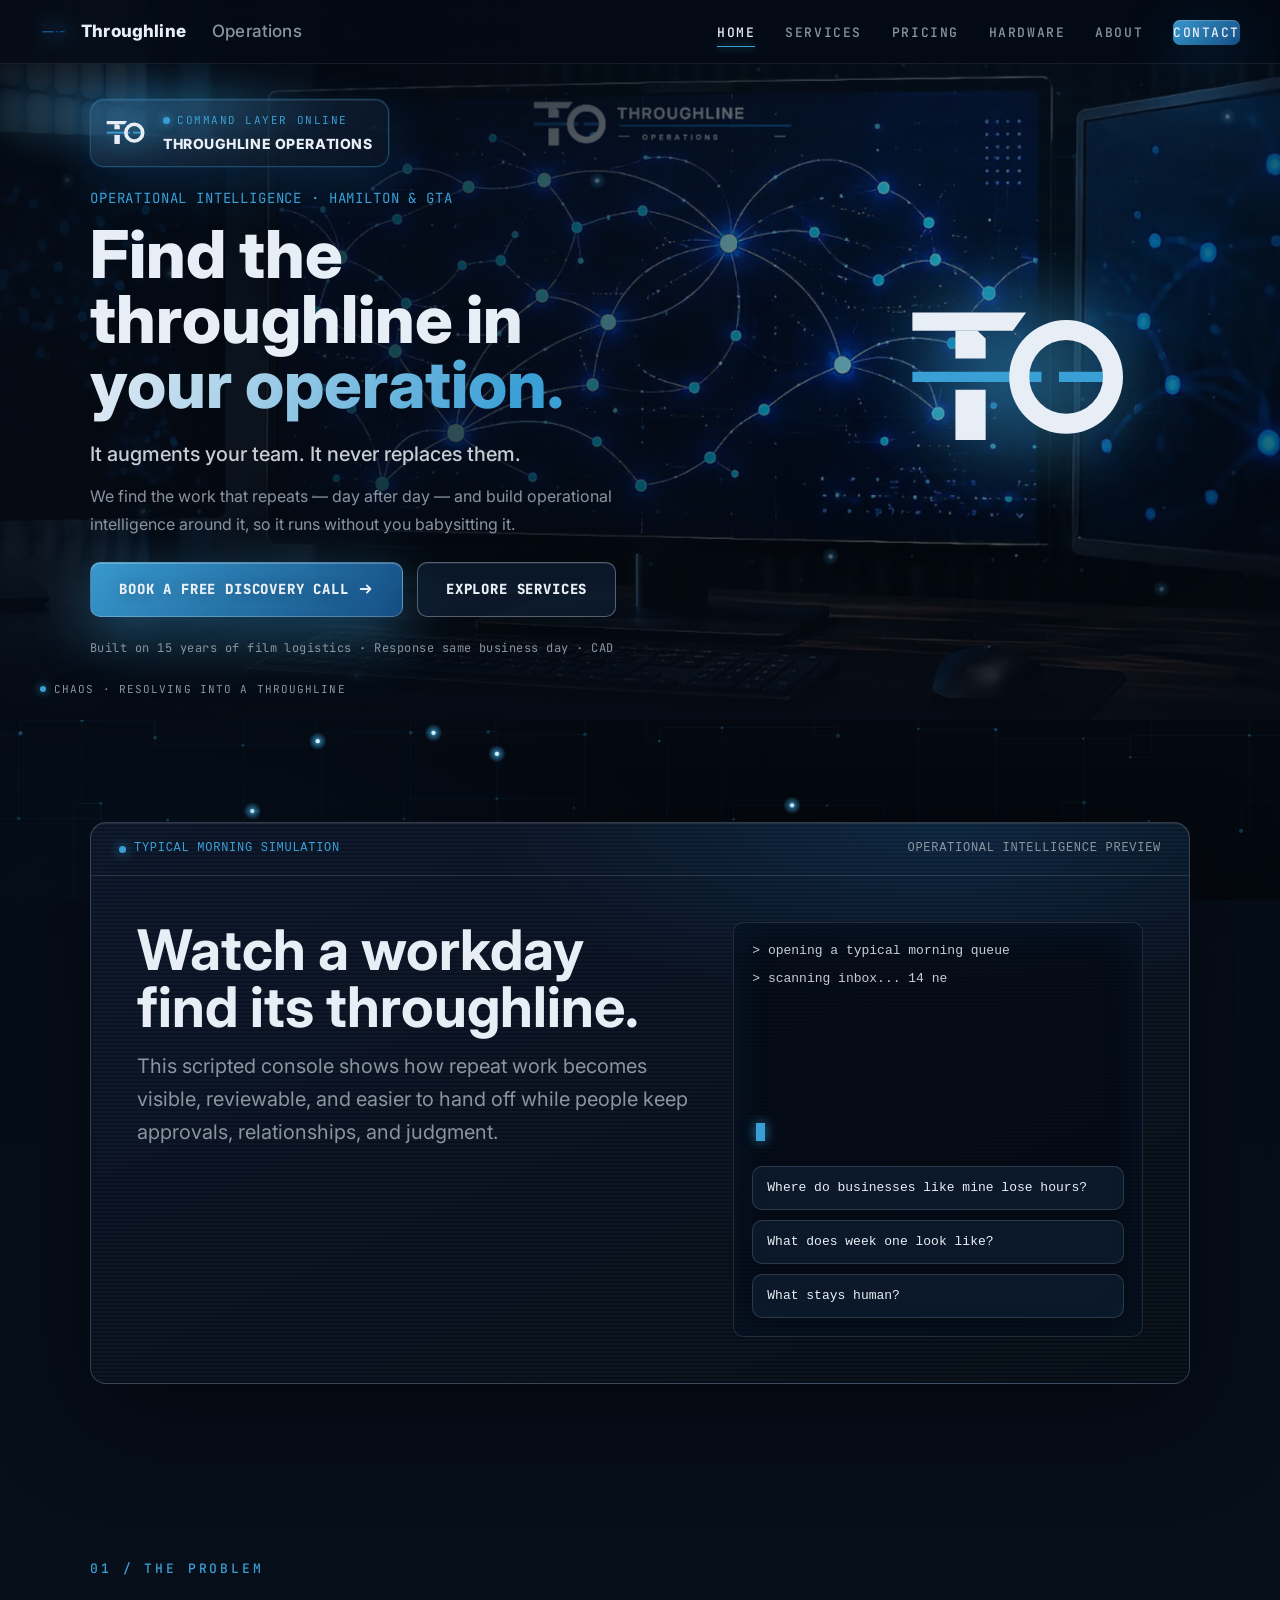
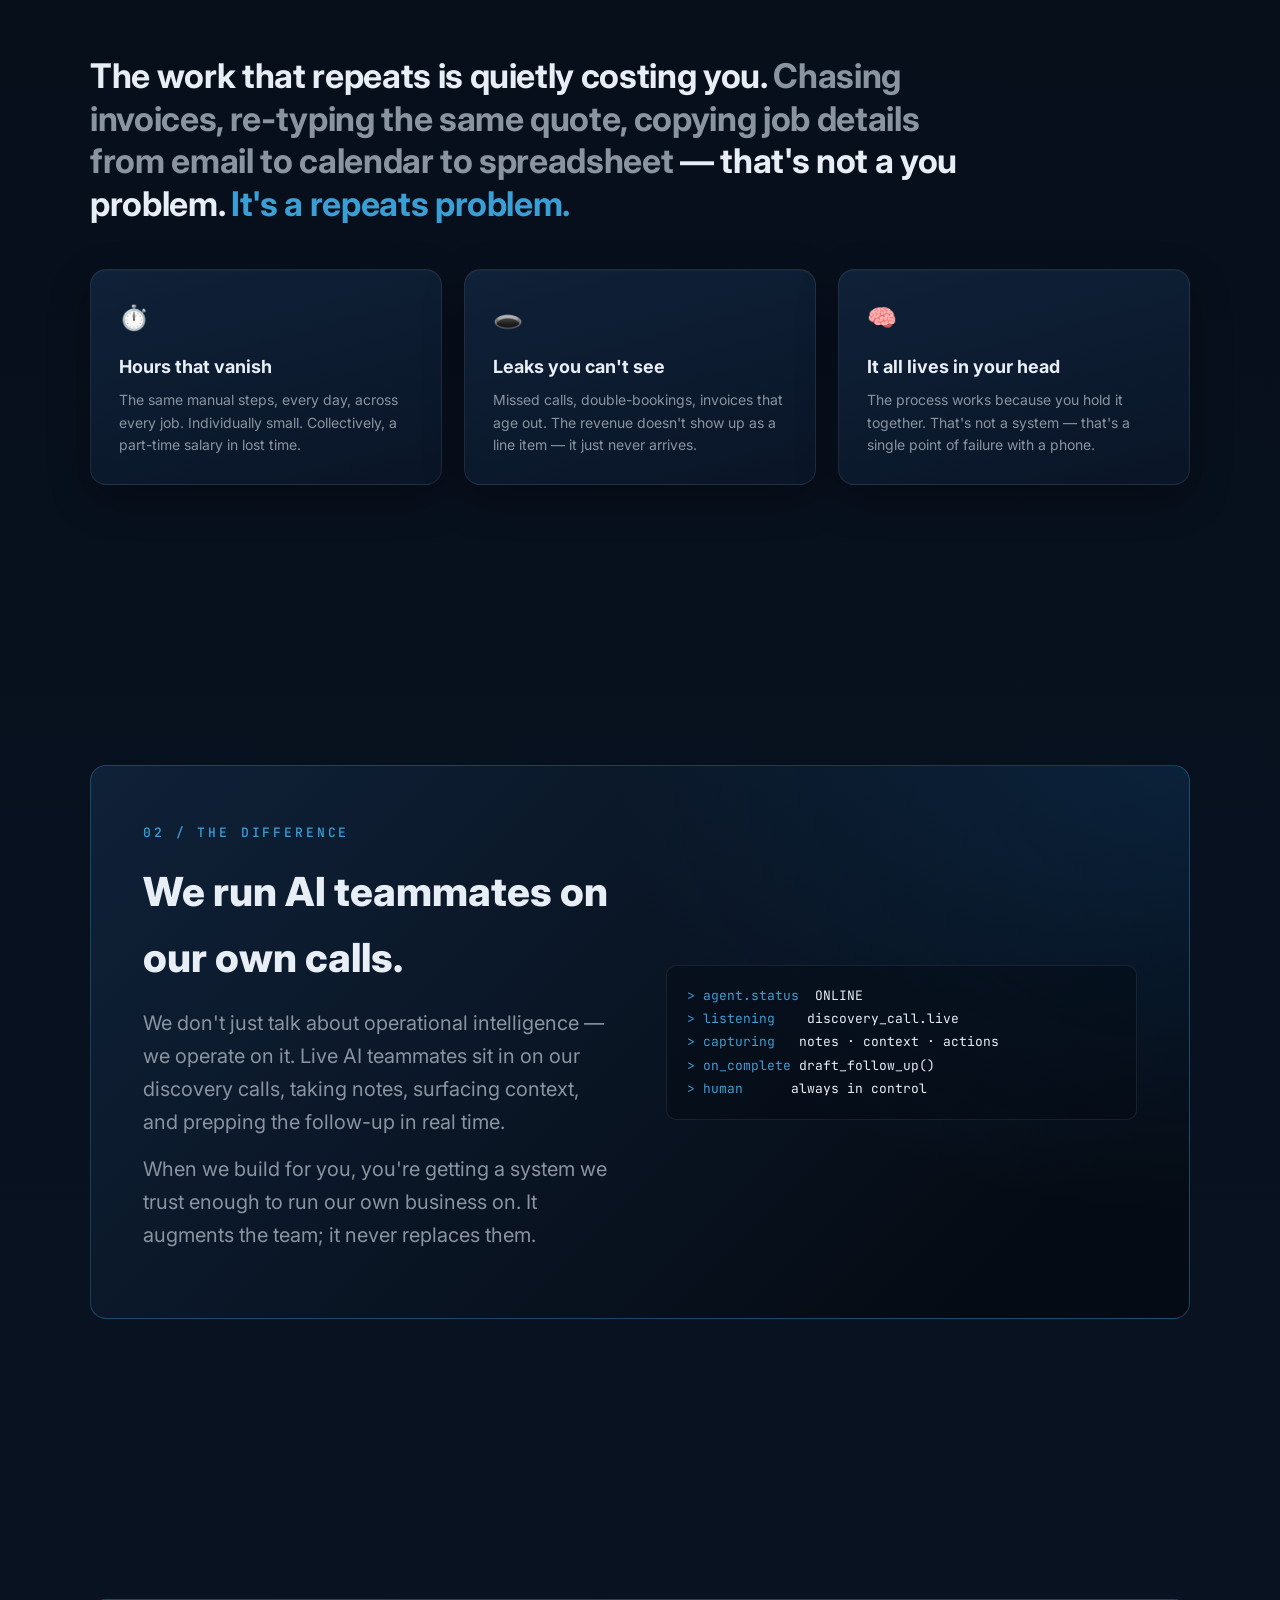
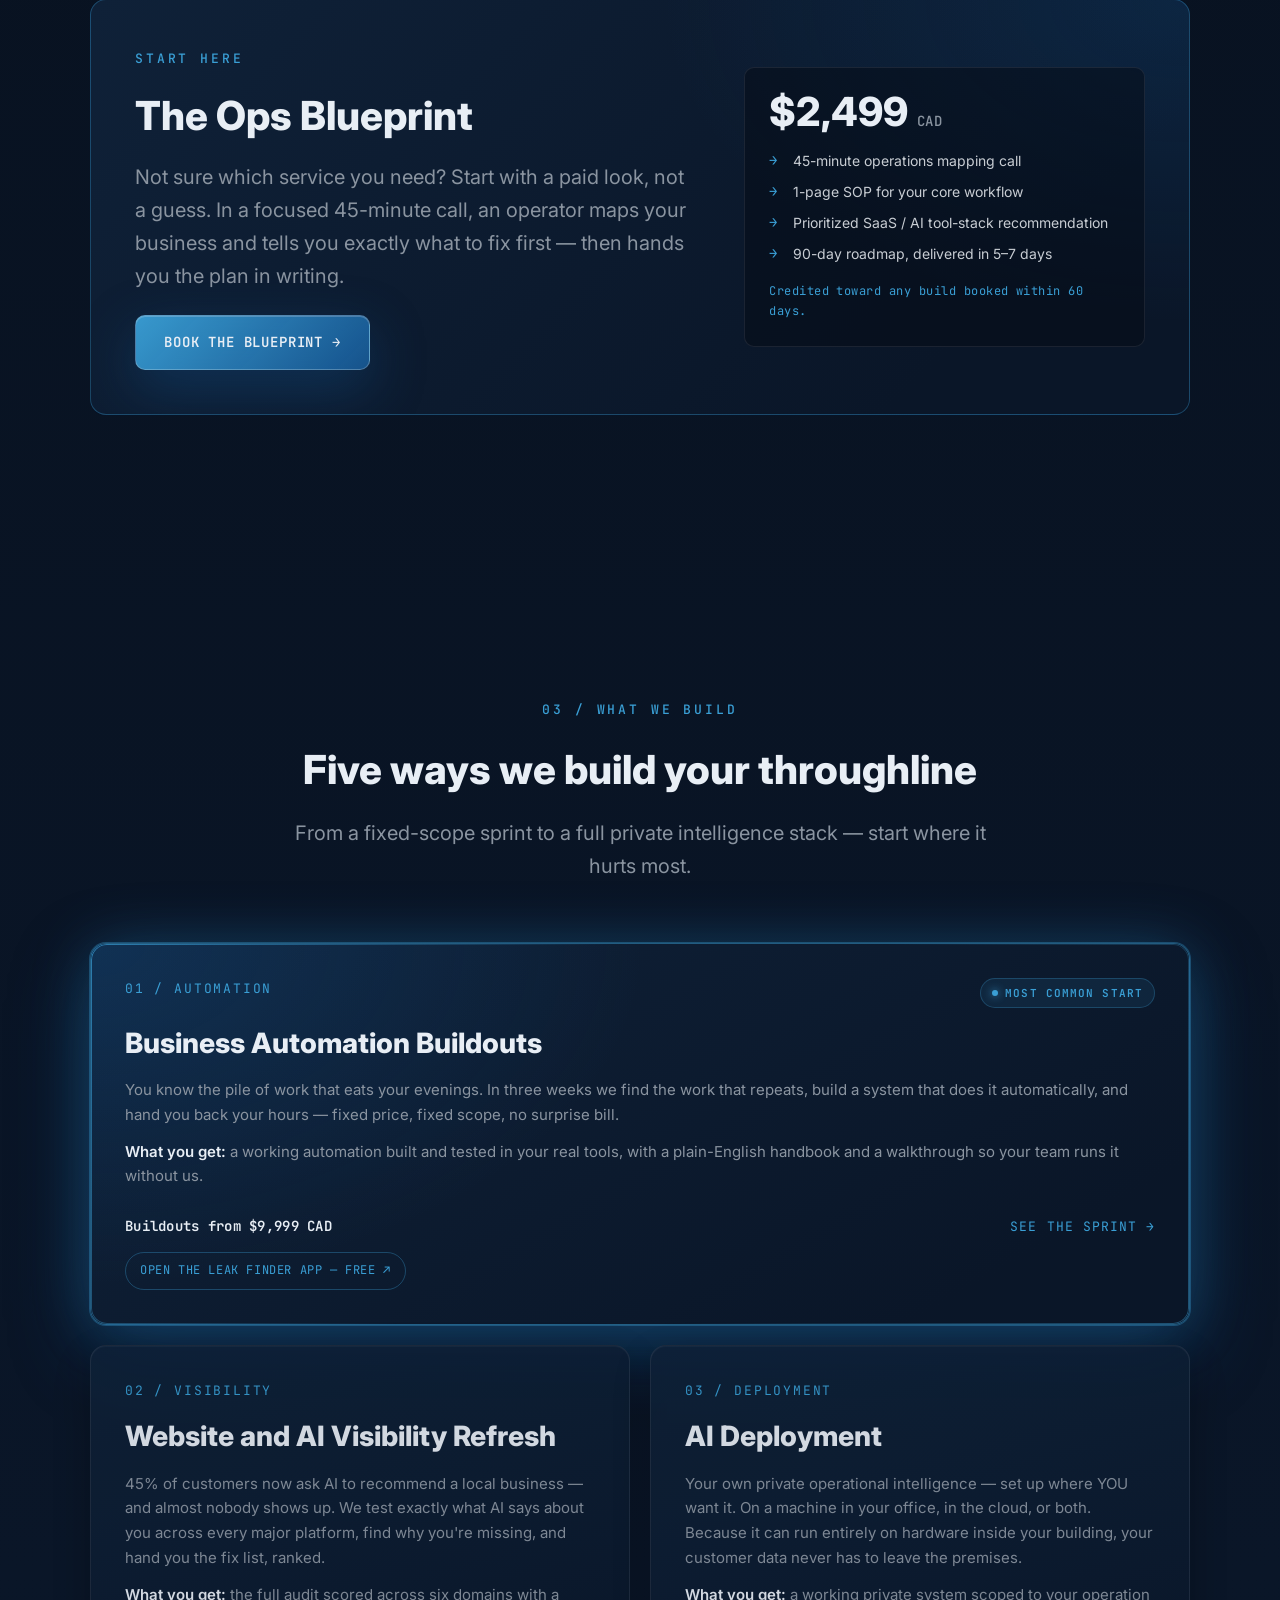
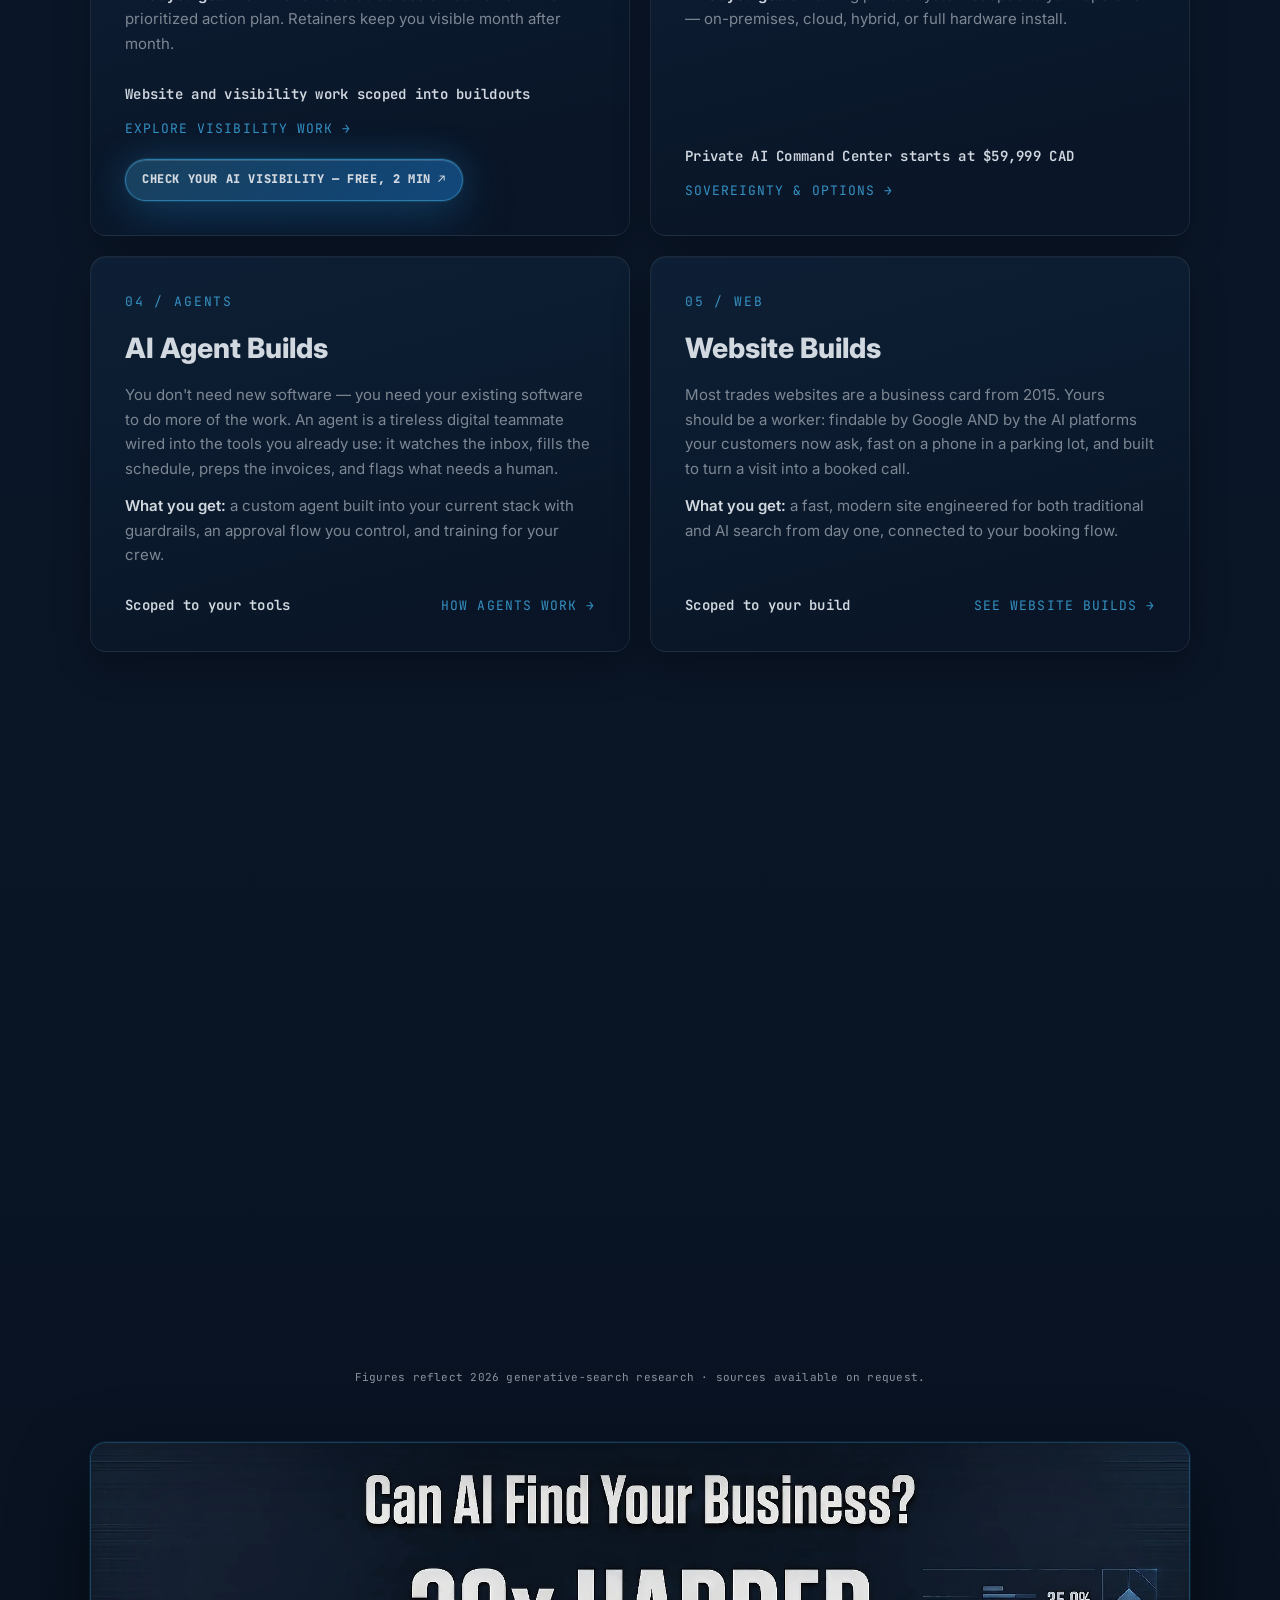
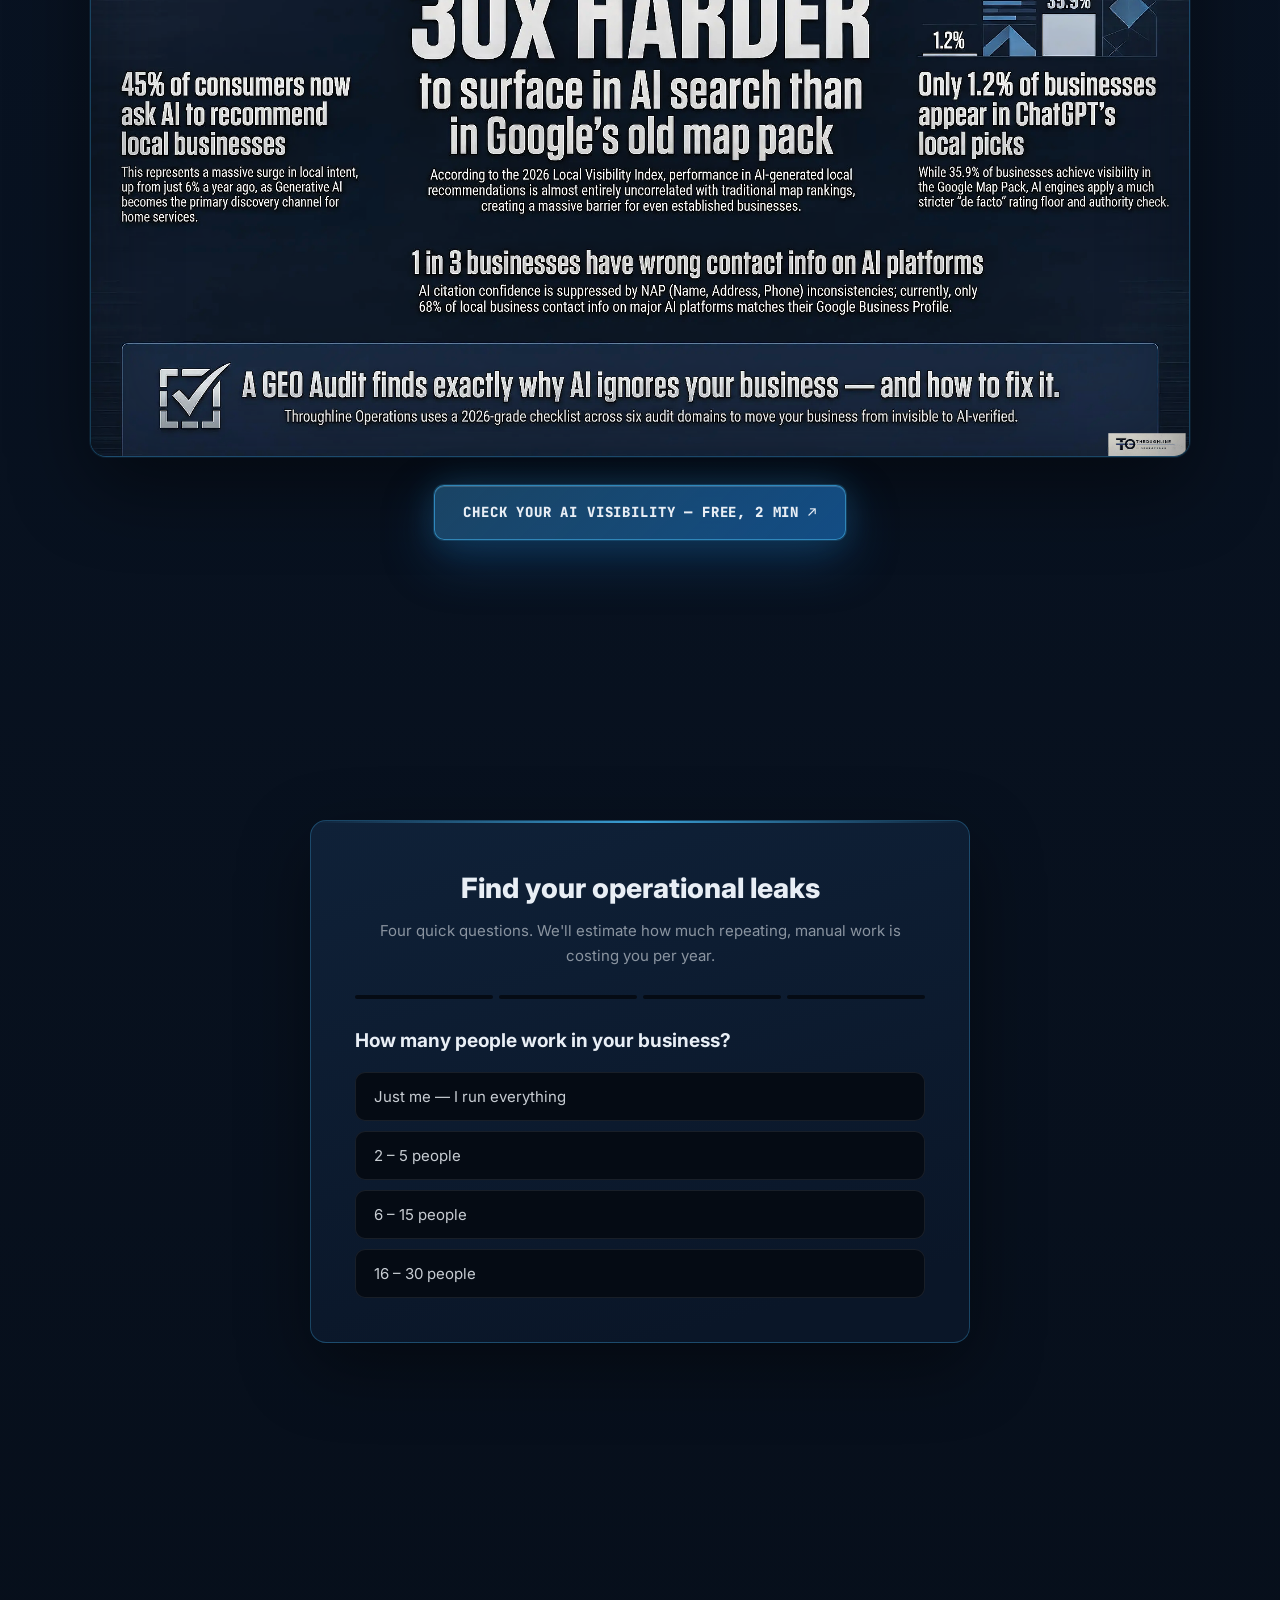
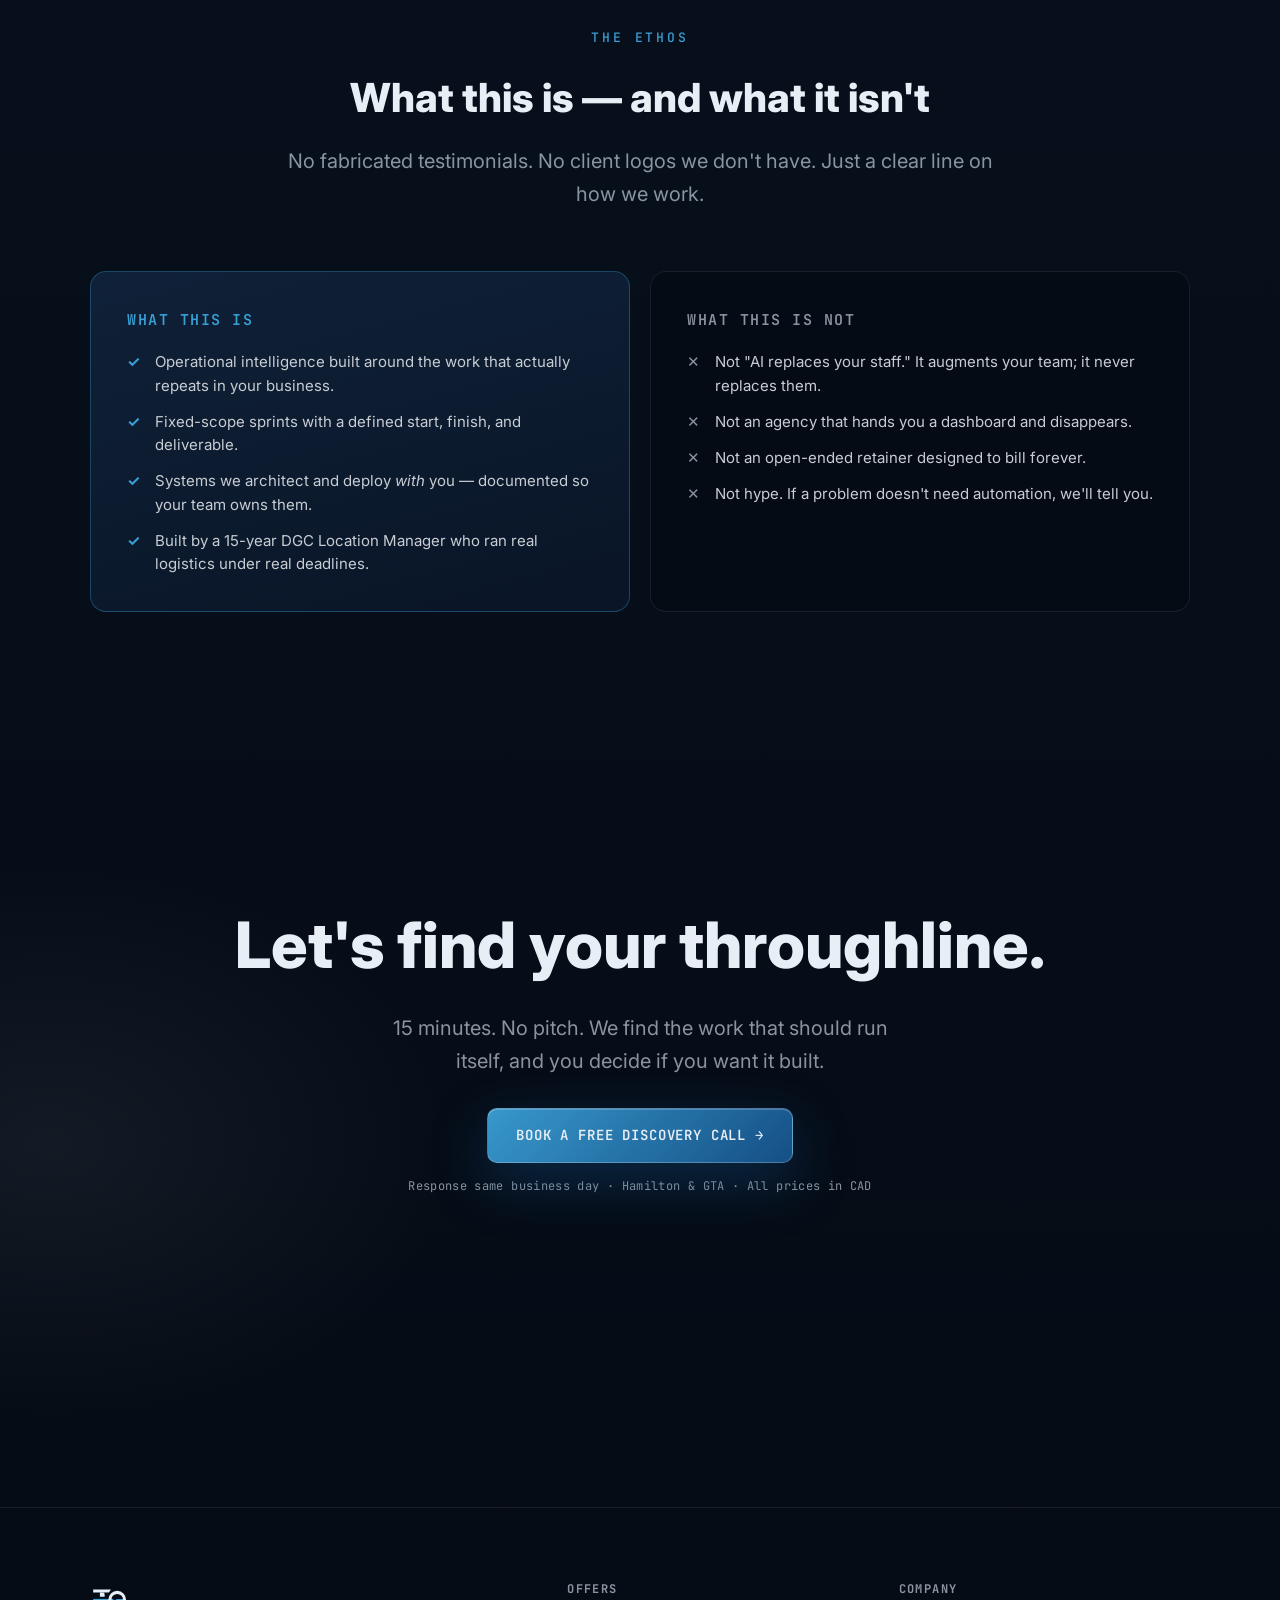
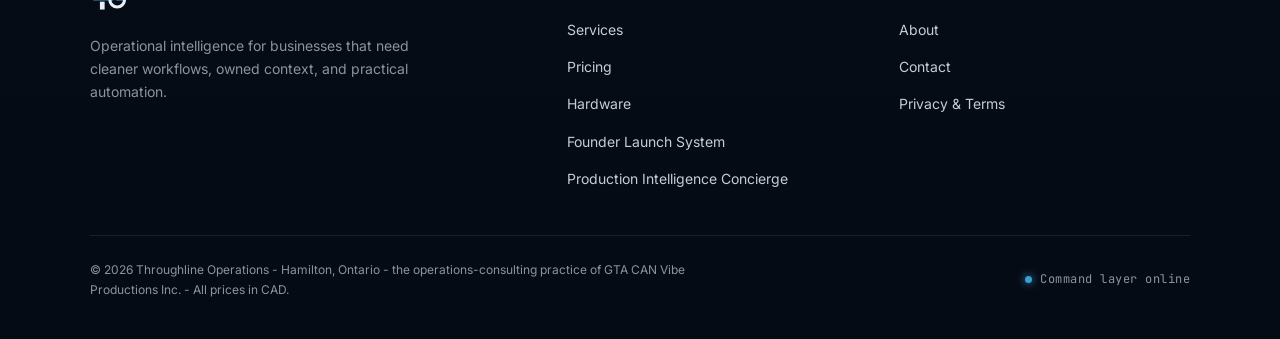
==== commit 0645dfc7: "Equalize banners, add hover lift and section reveals site-wide Co-Authored-By: Claude Fable 5 <norep" ====
--- a/index.html
+++ b/index.html
@@ -17,7 +17,7 @@
 <link rel="preconnect" href="https://fonts.googleapis.com">
 <link rel="preconnect" href="https://fonts.gstatic.com" crossorigin>
 <link href="https://fonts.googleapis.com/css2?family=Inter:wght@400;500;600;700;800;900&family=JetBrains+Mono:wght@400;500;600&display=swap" rel="stylesheet">
-<link rel="stylesheet" href="assets/css/throughline-v2.css?v=3">
+<link rel="stylesheet" href="assets/css/throughline-v2.css?v=4">
 <style>
 /* ═══════════ HOME — booting hero (full-bleed video background) ═══════════ */
 .hero {
@@ -649,7 +649,7 @@
 </footer>
 
 <script src="assets/js/live-circuit.js?v=1" defer></script>
-<script src="assets/js/site.js?v=3" defer></script>
+<script src="assets/js/site.js?v=4" defer></script>
 <script>
 /* booting hero */
 window.addEventListener('DOMContentLoaded', () => {
--- a/assets/css/throughline-v2.css
+++ b/assets/css/throughline-v2.css
@@ -128,9 +128,11 @@
   backdrop-filter: blur(18px) saturate(140%);
   -webkit-backdrop-filter: blur(18px) saturate(140%);
   border-bottom: 1px solid var(--edge);
-  transition: background 0.3s, border-color 0.3s;
+  transition: background 0.3s, border-color 0.3s, transform 0.35s var(--ease-out);
 }
 .site-nav.scrolled { background: rgba(5, 11, 20, 0.92); border-color: var(--edge-hi); }
+.site-nav.nav-hidden { transform: translateY(-100%); }
+.site-nav.nav-hidden:focus-within, .site-nav.nav-hidden:has(.nav-links.open) { transform: none; }
 .nav-brand {
   display: flex; align-items: center; gap: 11px;
   font-family: var(--font-display); font-weight: 800; font-size: 17px;
@@ -576,6 +578,7 @@
 }
 body .v3-card:hover, body .v3-panel:hover {
   border-color: rgba(58,159,213,0.46);
+  transform: translateY(-3px);
   box-shadow: inset 0 1px 0 rgba(232,238,245,0.08), 0 26px 76px rgba(0,0,0,0.36), var(--v3-blue-glow);
 }
 body .v3-dominant {
@@ -831,7 +834,6 @@
 
 /* V3 JULY 7 DESKTOP REVIEW PASS */
 body .v3-hero.services-banner {
-  min-height: min(86svh, 760px);
   background:
     linear-gradient(90deg, rgba(5,11,20,0.92), rgba(5,11,20,0.58) 48%, rgba(5,11,20,0.72)),
     radial-gradient(860px 460px at 76% 18%, rgba(21,96,164,0.24), transparent 64%),
